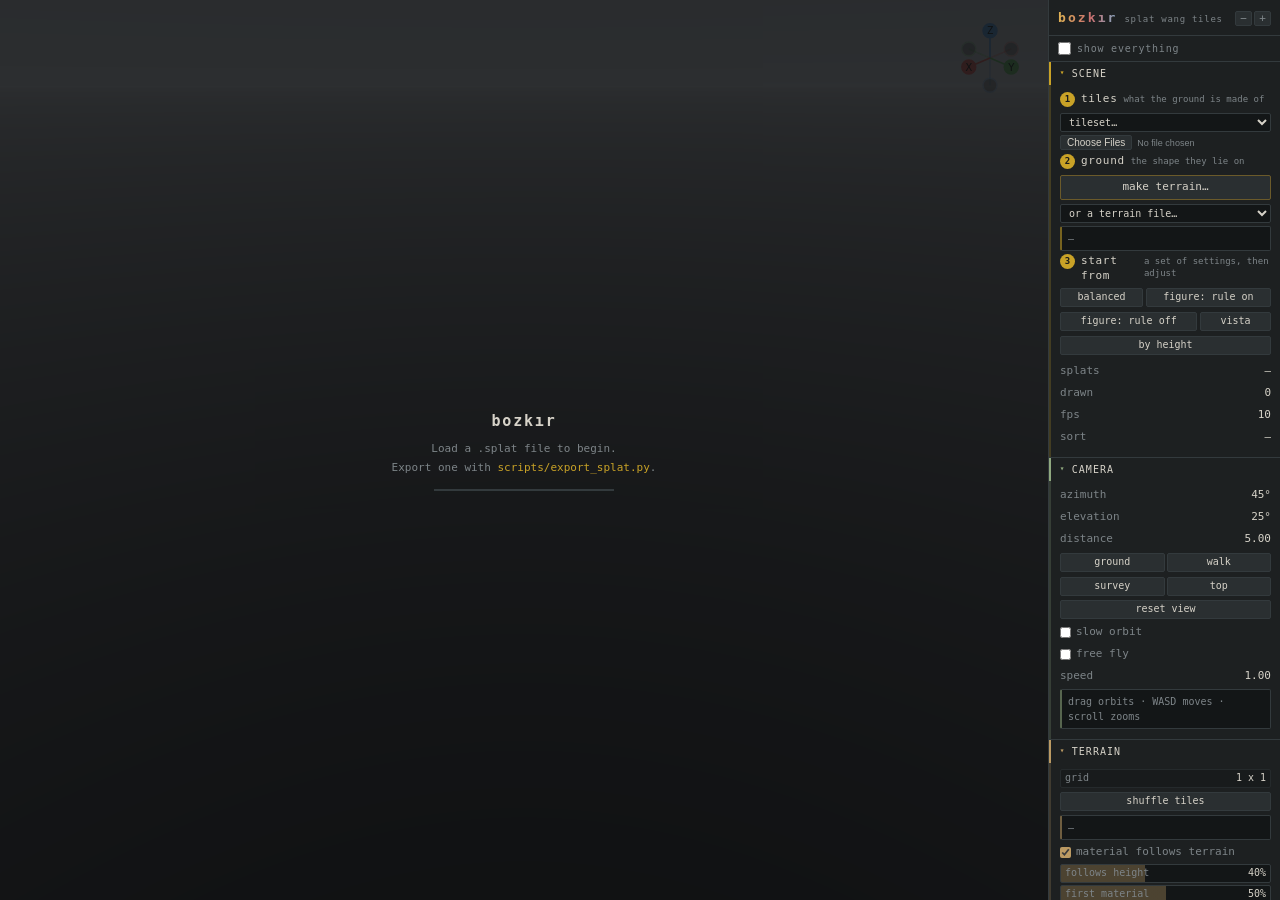
==== web/index.html @ 73843cc8 "Add terrain generation and rule parity" ====
<!DOCTYPE html>
<html lang="en">

<head>
    <meta charset="utf-8">
    <meta name="viewport" content="width=device-width, initial-scale=1">
    <title>bozkır</title>
    <style>
        /* Panel styling after Blender's: information dense, one control per
           row, nothing explained in prose that a tooltip can carry. The
           reason is not taste. This panel has sixty controls, and paragraphs
           under each one push the interesting ones off the screen - which is
           how the ordering controls ended up three scrolls below the fold
           and reached from the console instead. */
        :root {
            --bg: #0b0d0e;
            --panel: #1d2021;
            --sunken: #131617;
            --line: #333a3d;
            --text: #d6d2c8;
            --dim: #7d8488;
            --accent: #c9a227;
            /* Text size and row height move together. A row that stayed 19px
               while the text grew would clip the labels written inside the
               sliders, which is where most of the panel's text lives. */
            --fs: 11px;
            --row: calc(var(--fs) + 8px);
            --panel-w: 232px;
        }

        * { box-sizing: border-box; }

        html, body {
            margin: 0; height: 100%; overflow: hidden;
            background: var(--bg); color: var(--text);
            font: var(--fs)/1.35 ui-monospace, "SF Mono", Menlo, Consolas, monospace;
            -webkit-font-smoothing: antialiased;
        }

        #app { display: flex; height: 100%; }
        #stage { position: relative; flex: 1; min-width: 0; }
        #gl { display: block; width: 100%; height: 100%; }

        #gizmo {
            position: absolute; right: 12px; top: 12px;
            width: 92px; height: 92px; pointer-events: none; opacity: .85;
        }

        #overlay {
            position: absolute; inset: 0; display: flex;
            align-items: center; justify-content: center;
            background: rgba(11, 13, 14, .82); z-index: 20;
        }
        #overlay.hidden { display: none; }
        .msg { text-align: center; color: var(--dim); line-height: 1.7; }
        .msg b { display: block; color: var(--text); font-size: 15px;
                 letter-spacing: .12em; margin-bottom: 6px; }
        #bar { width: 180px; height: 2px; background: var(--line);
               margin: 12px auto 0; }
        #bar i { display: block; height: 100%; width: 0;
                 background: var(--accent); transition: width .2s; }

        /* ---------------------------------------------------- the panel */

        #panel {
            width: var(--panel-w); flex: none; background: var(--panel);
            border-left: 1px solid var(--line);
            overflow-y: auto; overscroll-behavior: contain;
            padding: 0 0 24px;
        }

        /* The panel's left edge, widened into something you can grab. It sits
           over the canvas rather than taking space in the layout, so dragging
           it does not shift the view by the width of the handle itself. */
        #grip {
            position: absolute; top: 0; bottom: 0; width: 7px;
            right: var(--panel-w); z-index: 30; cursor: ew-resize;
        }
        #grip::after {
            content: ""; position: absolute; inset: 0 3px;
            background: transparent; transition: background .12s;
        }
        #grip:hover::after, body.sizing #grip::after {
            background: var(--accent);
        }
        body.sizing { cursor: ew-resize; user-select: none; }
        body.sizing #gl { pointer-events: none; }
        #panel::-webkit-scrollbar { width: 8px; }
        #panel::-webkit-scrollbar-thumb { background: #30373a; }

        .head {
            padding: 9px 9px 8px; border-bottom: 1px solid var(--line);
            display: flex; align-items: baseline; gap: 7px;
            position: sticky; top: 0; background: var(--panel); z-index: 5;
        }
        .head b {
            font-size: 13px; letter-spacing: .16em;
            /* Sunrise over flat ground, which is what the word means. */
            background: linear-gradient(100deg, #e0b552, #c96f6f 55%, #7fa8c4);
            -webkit-background-clip: text; background-clip: text;
            color: transparent;
        }
        .head span { color: var(--dim); font-size: 9px; letter-spacing: .08em; }
        .head .sz { margin-left: auto; display: flex; gap: 2px; }
        .head .sz button {
            width: 17px; height: 15px; padding: 0; margin: 0; font-size: 11px;
            line-height: 1; color: var(--dim);
        }
        .head .sz button:hover { color: var(--text); }

        /* Each section carries its own colour in --c. It is not decoration
           alone: nine collapsed headers read as a list of identical grey
           rows, and a colour down the left edge is what lets you find the
           one you want without reading any of them. */
        details {
            border-bottom: 1px solid var(--line);
            --c: var(--dim);
        }
        /* Most of this panel is for measuring the renderer, not for using
           it. Hidden until asked for, so what is left is the scene, the
           terrain, the rule and the look - the controls somebody opening
           this for the first time is looking for. */
        /* The terrain window. Its own space, because a profile is chosen by
           looking at it, and twelve choices with a seed and a size do not fit
           on one line of a panel that is also a slider rack. */
        /* The scene section as three steps, in the order a first-time
           visitor needs them: what the tiles are, what they lie on, how to
           look at it. Everything else in the panel is adjustment. */
        .step { display: flex; align-items: baseline; gap: 6px; margin: 9px 0 3px; }
        .step:first-child { margin-top: 2px; }
        .step-n { width: 15px; height: 15px; line-height: 15px; text-align: center;
                  border-radius: 50%; background: #c9a227; color: #17191a;
                  font-size: 9px; font-weight: bold; flex: none; }
        .step-t { color: var(--text); letter-spacing: .06em; }
        .step-h { color: var(--dim); font-size: 9px; }
        button.big { height: calc(var(--row) + 6px); font-size: 11px;
                     border-color: #6b5a2a; }
        .chips { display: flex; flex-wrap: wrap; gap: 3px; margin: 2px 0 6px; }
        .chips button { width: auto; flex: 1 1 auto; padding: 0 7px; }
        .chips button.on { border-color: #c9a227; color: #fff; }
        .tw-cards { display: grid; grid-template-columns: 1fr 1fr; gap: 12px 16px; }
        .tw-group-head { color: var(--dim); font-size: 10px; letter-spacing: .12em;
                         text-transform: uppercase; margin: 0 0 5px 2px; }
        .tw-group-row { display: grid; grid-template-columns: repeat(3, 1fr); gap: 6px; }
        #terrainwin {
            width: min(720px, 92vw); padding: 0; border: 1px solid var(--line);
            border-radius: 4px; background: var(--panel); color: var(--text);
            font-size: 11px;
        }
        #terrainwin::backdrop { background: rgba(8, 10, 11, .55); }
        .tw-head {
            display: flex; justify-content: space-between; align-items: center;
            padding: 8px 12px; border-bottom: 1px solid var(--line);
            letter-spacing: .12em; text-transform: uppercase; color: var(--dim);
        }
        .tw-head button { width: auto; padding: 0 8px; }
        .tw-cards { padding: 12px; }
        .tw-card {
            display: flex; flex-direction: column; align-items: center; gap: 4px;
            padding: 5px; border: 1px solid var(--line); border-radius: 3px;
            background: var(--sunken); cursor: pointer; color: var(--dim);
        }
        .tw-card:hover { border-color: #6b6150; color: var(--text); }
        .tw-card.on { border-color: #c9a227; color: #fff; }
        .tw-card canvas { width: 100%; aspect-ratio: 1; image-rendering: auto;
                          border-radius: 2px; background: #1b1e1f; }
        .tw-row {
            display: flex; align-items: center; gap: 5px; padding: 0 12px 8px;
        }
        .tw-row > * { width: auto; margin: 0; }
        .tw-row label { color: var(--dim); }
        .tw-row #genseed {
            width: 6em; height: var(--row); padding: 0 5px; font: inherit;
            font-size: 11px; color: var(--text); background: var(--sunken);
            border: 1px solid var(--line); border-radius: 2px;
        }
        .tw-row #gensize { width: 5em; }
        .tw-row .go { margin-left: auto; padding: 0 16px; }
        .tw-note { padding: 0 12px 8px; color: var(--dim); font-size: 10px; }
        .tw-recent-head { padding: 6px 12px 4px; color: var(--dim);
                          border-top: 1px solid var(--line); font-size: 10px;
                          letter-spacing: .1em; text-transform: uppercase; }
        .tw-recent { display: flex; flex-wrap: wrap; gap: 4px; padding: 0 12px 12px; }
        .tw-recent button { width: auto; padding: 0 8px; }
        .adv { display: none; }
        /* The way out of figure mode. An HTML element over the canvas, not
           part of it, so a saved PNG never contains it. Fades once it has
           been seen, and comes back under the pointer. */
        #figexit {
            position: absolute; top: 12px; right: 12px; z-index: 40;
            display: none; padding: 6px 10px; border-radius: 3px;
            background: rgba(11, 13, 14, .72); color: #e8e2d4;
            border: 1px solid rgba(255, 255, 255, .15);
            font-family: inherit; font-size: 11px; line-height: 1.3;
            letter-spacing: .04em; cursor: pointer;
            transition: opacity .6s;
        }
        body.figure #figexit { display: block; }
        body.figure #figexit.faded { opacity: .18; }
        body.figure #figexit:hover { opacity: 1; }
        body.figure #panel, body.figure #grip, body.figure #gizmo { display: none; }
        body.expert .adv { display: block; }
        #expertrow {
            display: flex; align-items: center; gap: 6px;
            padding: 6px 9px; border-bottom: 1px solid var(--line);
            color: var(--dim); font-size: 10px; letter-spacing: .08em;
        }
        #expertrow input { margin: 0; }
        summary {
            height: 23px; line-height: 23px; padding: 0 9px;
            color: var(--dim); font-size: 10px; letter-spacing: .1em;
            text-transform: uppercase; cursor: pointer;
            list-style: none; user-select: none;
            display: flex; align-items: center; gap: 6px;
            border-left: 2px solid transparent;
        }
        summary::-webkit-details-marker { display: none; }
        summary::before {
            content: "\25B8"; font-size: 8px; color: var(--c);
            transition: transform .12s;
        }
        details[open] > summary {
            color: var(--text); border-left-color: var(--c);
        }
        details[open] > summary::before { transform: rotate(90deg); }
        summary:hover {
            color: var(--text);
            background: linear-gradient(to right,
                color-mix(in srgb, var(--c) 14%, transparent), transparent 70%);
        }
        .body {
            padding: 5px 9px 10px;
            border-left: 2px solid color-mix(in srgb, var(--c) 22%, transparent);
        }
        .body > * + * { margin-top: 3px; }
        .body > .r + .s, .body > .s + .s { margin-top: 2px; }

        /* A row is label left, value right, one line. Everything uses it,
           so the eye can scan a column of values instead of hunting. */
        .r {
            display: flex; align-items: center; justify-content: space-between;
            height: var(--row); gap: 6px;
        }
        .r > span:first-child { color: var(--dim); white-space: nowrap; }
        .r > .v { color: var(--text); text-align: right;
                  overflow: hidden; text-overflow: ellipsis; }
        .r.wrap { height: auto; min-height: var(--row); }
        .r.wrap .v { white-space: normal; text-align: right; }

        /* Slider with its label and value written on top, Blender style, so
           a control costs one row instead of two. The filled portion is set
           from JS into --f. */
        .s { position: relative; height: var(--row); margin: 1px 0; }
        .s input[type=range] {
            position: absolute; inset: 0; width: 100%; height: 100%;
            margin: 0; -webkit-appearance: none; appearance: none;
            background: linear-gradient(to right,
                color-mix(in srgb, var(--c) 34%, var(--sunken))
                    0 calc(var(--f, 0) * 1%),
                var(--sunken) calc(var(--f, 0) * 1%) 100%);
            border: 1px solid var(--line); border-radius: 2px; cursor: ew-resize;
        }
        .s input[type=range]:hover { border-color: #48504f; }
        .s input[type=range]::-webkit-slider-thumb {
            -webkit-appearance: none; width: 2px; height: 100%;
            background: var(--c); cursor: ew-resize;
        }
        .s input[type=range]::-moz-range-thumb {
            width: 2px; height: 100%; border: 0; border-radius: 0;
            background: var(--c);
        }
        .s input[type=range]:disabled { opacity: .4; cursor: default; }
        .s label {
            position: absolute; inset: 0; display: flex; align-items: center;
            justify-content: space-between; padding: 0 5px;
            pointer-events: none; font-size: 10px; color: var(--dim);
        }
        .s label b { color: var(--text); font-weight: 400; }

        button {
            height: var(--row); width: 100%; padding: 0 6px; margin: 1px 0;
            font: inherit; font-size: 10px; color: var(--text);
            background: #2a2f31; border: 1px solid var(--line);
            border-radius: 2px; cursor: pointer;
        }
        button:hover {
            background: color-mix(in srgb, var(--c) 16%, #2a2f31);
            border-color: color-mix(in srgb, var(--c) 45%, var(--line));
            color: #fff;
        }
        button:active { background: #23272a; }
        .cols { display: flex; gap: 2px; }

        label.c {
            display: flex; align-items: center; gap: 5px;
            height: var(--row); color: var(--dim); cursor: pointer;
        }
        label.c:hover { color: var(--text); }
        label.c input { accent-color: var(--c); margin: 0; width: 11px;
                        height: 11px; }

        select {
            height: var(--row); width: 100%; padding: 0 4px; font: inherit;
            font-size: 10px; color: var(--text); background: var(--sunken);
            border: 1px solid var(--line); border-radius: 2px; cursor: pointer;
        }
        input[type=file] { font-size: 9px; width: 100%; color: var(--dim); }
        input[type=file]::file-selector-button {
            font: inherit; font-size: 10px; color: var(--text);
            background: #2a2f31; border: 1px solid var(--line);
            border-radius: 2px; padding: 1px 6px; margin-right: 5px;
            cursor: pointer;
        }

        .out {
            background: var(--sunken);
            border: 1px solid var(--line);
            border-left: 2px solid color-mix(in srgb, var(--c) 55%, transparent);
            border-radius: 2px; padding: 4px 6px;
            color: var(--dim); font-size: 10px; min-height: var(--row);
            word-break: break-word; line-height: 1.5;
        }

        kbd { color: var(--text); }
        code { color: var(--accent); }

        /* Tooltips. Everything that needed a paragraph now carries one here,
           which keeps the explanation available without it occupying the
           panel permanently. Shown to the left, since the panel is already
           at the right edge. */
        [data-tip] { position: relative; }
        [data-tip]::after {
            content: attr(data-tip);
            position: absolute; right: calc(100% + 10px); top: -2px;
            width: 240px; padding: 7px 9px;
            background: #0e1011; color: var(--text);
            border: 1px solid var(--line);
            border-left: 2px solid var(--c); border-radius: 3px;
            font-size: 10px; line-height: 1.45; text-transform: none;
            letter-spacing: 0; text-align: left; white-space: pre-wrap;
            opacity: 0; visibility: hidden; transition: opacity .1s .35s;
            z-index: 40; pointer-events: none;
            box-shadow: 0 4px 16px rgba(0, 0, 0, .6);
        }
        [data-tip]:hover::after { opacity: 1; visibility: visible; }

        #drophint { position: fixed; inset: 0; display: none; z-index: 50;
            align-items: center; justify-content: center; pointer-events: none;
            background: rgba(10, 10, 12, .72); text-align: center; }
        body.dropping #drophint { display: flex; }
        #drophint span { border: 1px dashed var(--accent); border-radius: 10px;
            padding: 28px 40px; }
    </style>
</head>

<body>
    <div id="app">
        <div id="stage">
            <canvas id="gl"></canvas>
            <dialog id="terrainwin">
                <div class="tw-head">
                    <span>terrain</span>
                    <button type="button" id="terrainclose" title="close (Esc)">×</button>
                </div>
                <div id="gencards" class="tw-cards"></div>
                <div class="tw-row">
                    <label>seed</label>
                    <button type="button" id="seeddown" title="previous seed">−</button>
                    <input type="number" id="genseed" min="0" step="1" value="0">
                    <button type="button" id="seedup" title="next seed">+</button>
                    <button type="button" id="seedrand" title="a random seed">random</button>
                    <label>size</label>
                    <select id="gensize"><option value="128">128</option><option value="256" selected>256</option><option value="512">512</option></select>
                    <button type="button" id="genbtn" class="go">generate</button>
                </div>
                <div class="tw-note" id="twnote">Previews are 64 cells across; the terrain itself is made at the size chosen. Each is made once, then kept in this browser.</div>
                <div class="tw-recent-head">made before</div>
                <div id="genrecent" class="tw-recent"></div>
            </dialog>
            <button id="figexit" type="button">exit figure mode · F or Esc · P saves</button>
            <svg id="gizmo" viewBox="0 0 92 92">
                <g id="gz"></g>
            </svg>
            <div id="overlay">
                <div class="msg">
                    <b>bozkır</b>
                    Load a .splat file to begin.<br>
                    Export one with <code>scripts/export_splat.py</code>.
                    <div id="bar"><i></i></div>
                </div>
            </div>
        </div>

        <div id="grip"></div>

        <div id="panel">
            <div class="head">
                <b>bozkır</b><span>splat wang tiles</span>
                <span class="sz" data-tip="Text size. The panel edge drags to resize it.">
                    <button id="fsdown">−</button>
                    <button id="fsup">+</button>
                </span>
            </div>

            <label id="expertrow" data-tip="Shows the sections used to measure the renderer: ordering, measurement, level of detail and the debug views, plus the finer controls inside the sections already open.">
                <input type="checkbox" id="expert"> show everything
            </label>

            <details open style="--c:#c9a227">
                <summary data-tip="A tileset is a .splat of packed Gaussians plus a .json saying which splats belong to which tile, the tile size, the LOD ranges and the Wang edge codes. Without the .json the splats load as one scene rather than as tiles.">scene</summary>
                <div class="body">
                    <div class="step"><span class="step-n">1</span><span class="step-t">tiles</span>
                        <span class="step-h">what the ground is made of</span></div>
                    <select id="scenepick" data-tip="Tilesets this server has, read from data/index.json. Rebuilt by the tools that write there, or by python scripts/index_data.py."><option value="">tileset…</option></select>
                    <input type="file" id="file" accept=".splat,.json,.zip" multiple>

                    <div class="step"><span class="step-n">2</span><span class="step-t">ground</span>
                        <span class="step-h">the shape they lie on</span></div>
                    <button type="button" id="terrainopen" class="big" data-tip="Make terrain here in the browser: twelve kinds of ground in four groups, any seed, each previewed in this tileset's own materials before you commit. Stream power erosion solved the FastScape way; the same generator as scripts/terrain_gen.py, bit for bit.">make terrain…</button>
                    <select id="heightpick" data-tip="The terrain the tiles lie on, chosen separately from the tileset. Any height field with any tileset: the two used to have to share a name, which meant copying a whole .splat to put the same tiles on different ground."><option value="">or a terrain file…</option></select>
                    <div class="out" id="genstatus">—</div>

                    <div class="step"><span class="step-n">3</span><span class="step-t">start from</span>
                        <span class="step-h">a set of settings, then adjust</span></div>
                    <div id="presetchips" class="chips" data-tip="Named viewer settings from views.json. Each sets the panel's controls exactly as a hand on the sliders would, so nothing is hidden and everything can be adjusted afterwards."></div>

                    <div class="r"><span>splats</span><span class="v" id="n">—</span></div>
                    <div class="r"><span>drawn</span><span class="v" id="drawn">—</span></div>
                    <div class="r"><span>fps</span><span class="v" id="fps">—</span></div>
                    <div class="r"><span>sort</span><span class="v" id="sortms">—</span></div>
                </div>
            </details>

            <details class="adv" style="--c:#7fa8c4">
                <summary data-tip="GSWT section 3.4. Which tile is drawn in front of which, and what to do when neither answer is right.">ordering</summary>
                <div class="body">
                    <div class="r" data-tip="Topological: each adjacent pair is decided by which side of their shared boundary the camera is on, then the whole is topologically sorted.&#10;&#10;Depth key: cells ranked by nearest footprint depth. Ties across a whole row when the view lines up with a grid axis, and the row then reverses in one frame.">
                        <span>tiles</span></div>
                    <select id="tileorder">
                        <option value="topological" selected>topological (GSWT)</option>
                        <option value="depth">depth key only</option>
                    </select>

                    <label class="c" data-tip="Where the camera lies in the plane of a shared boundary, neither tile is in front and no draw order is right. Those tiles are drawn as one interleaved stream instead.&#10;&#10;Costs a re-sort of every splat in the group, so it fires only near a boundary."><input type="checkbox" id="merging" checked> selective merging</label>
                    <div class="s" data-tip="How close the camera must be to a boundary's plane before its two tiles are merged, in tile widths.&#10;&#10;Measured crossings sit at about 0.25. Higher merges more and costs more; watch the readout below.">
                        <input type="range" id="mergethr" min="0.05" max="1" step="0.05" value="0.5">
                        <label>merge within<b id="mergethrn">0.50</b></label>
                    </div>
                    <div class="r"><span>merged</span><span class="v" id="mergestat">—</span></div>

                    <div class="r" data-tip="Live: one sort per frame along the true view direction. Exact while tiles are flat.&#10;&#10;Cached: an order kept per direction, as GSWT does with nine views. Cheaper, and wrong by the amount shown as order error."><span>within a tile</span></div>
                    <select id="sortmode">
                        <option value="live" selected>live, one per frame</option>
                        <option value="cached">cached, per direction</option>
                    </select>
                    <div class="s" data-tip="How many view directions get their own cached order. GSWT uses nine.">
                        <input type="range" id="views" min="1" max="49" step="1" value="9">
                        <label>cached views<b id="viewsn">9</b></label>
                    </div>
                    <button id="recache">rebuild cache</button>
                    <div class="r"><span>order error</span></div>
                    <div class="out" id="sorterr">—</div>
                    <label class="c" data-tip="Off draws splats in storage order. Everything blends wrongly; useful only to see what sorting is for."><input type="checkbox" id="sorting" checked> depth sorting</label>
                </div>
            </details>

            <details class="adv" style="--c:#c17a54">
                <summary data-tip="Numbers rather than impressions. The pop meter is immediate; the capture feeds scripts/pop_metric.py for a real comparison.">measure</summary>
                <div class="body">
                    <label class="c" data-tip="Picture change per degree turned. A spike means something switched rather than moved."><input type="checkbox" id="popmeter"> pop meter</label>
                    <div class="out" id="pop">off</div>
                    <button id="popreset">reset peak</button>
                    <div class="r"><span>boundary gap</span></div>
                    <div class="out" id="seam">—</div>

                    <div class="r" data-tip="Turns the camera through a fixed arc, saving every frame to a zip.&#10;&#10;Keep the step under about half a degree: the metric compares neighbouring frames, and a large turn moves near and far ground by different amounts, which no per-block translation can undo and which then reads as popping whatever the ordering."><span>sweep</span><span class="v"><b id="capstepn">0.42</b>° / frame</span></div>
                    <div class="s">
                        <input type="range" id="caparc" min="4" max="360" step="4" value="20">
                        <label>arc<b id="caparcn">20</b>°</label>
                    </div>
                    <div class="s">
                        <input type="range" id="capframes" min="12" max="180" step="12" value="48">
                        <label>frames<b id="capframesn">48</b></label>
                    </div>
                    <label class="c" data-tip="Orbits the middle of the laid-out terrain rather than wherever the camera is pointed. WASD moves the camera's own target, and a target nudged off the terrain orbits a point in mid air.&#10;&#10;It is also the same place every session, which is what makes a capture repeatable."><input type="checkbox" id="capcentre" checked> orbit terrain centre</label>
                    <button id="capture" data-tip="One run, using the ordering selected above.">capture sweep</button>
                    <button id="captureboth" data-tip="Runs both orderings back to back from this same camera, then restores the setting. Both travel the identical path, which is what makes them comparable.&#10;&#10;Then: python scripts/pop_metric.py frames/topological --against frames/depth">capture both orderings</button>

                    <button id="bench" data-tip="Steps the grid from 4x4 to 48x48, holding the camera still and waiting for each sort to settle, and reports frame rate, splats drawn, draw calls and sort time at each size.&#10;&#10;Reading down the table shows which one turns over first, which is what says where the limit actually is.">scaling sweep</button>
                    <div class="out" id="benchout" style="white-space:pre; overflow-x:auto">—</div>
                </div>
            </details>

            <details open style="--c:#8fa87f">
                <summary>camera</summary>
                <div class="body">
                    <div class="r"><span>azimuth</span><span class="v" id="azim">—</span></div>
                    <div class="r"><span>elevation</span><span class="v" id="elev">—</span></div>
                    <div class="r"><span>distance</span><span class="v" id="dist">—</span></div>
                    <div class="s adv">
                        <input type="range" id="fov" min="20" max="100" value="60">
                        <label>field of view</label>
                    </div>
                    <div class="cols">
                        <button id="viewGround" data-tip="Low and close, where boundary artifacts live.">ground</button>
                        <button id="viewWalk" data-tip="Eye height, as if standing on the terrain.">walk</button>
                    </div>
                    <div class="cols">
                        <button id="viewSurvey" data-tip="High and back, the whole grid in frame.">survey</button>
                        <button id="viewTop" data-tip="Straight down. Shows the tiling itself.">top</button>
                    </div>
                    <button id="reset">reset view</button>
                    <label class="c"><input type="checkbox" id="orbit"> slow orbit</label>
                    <label class="c adv" data-tip="WASD flies the camera itself instead of sliding the orbit centre."><input type="checkbox" id="freefly"> free fly</label>
                    <div class="r"><span>speed</span><span class="v" id="speedn">1.00</span></div>
                    <div class="out" id="flynote">drag orbits · WASD moves · scroll zooms</div>
                </div>
            </details>

            <details open style="--c:#bb9a63">
                <summary>terrain</summary>
                <div class="body">
                    <div class="s">
                        <input type="range" id="grid" min="1" max="64" step="1" value="1" disabled>
                        <label>grid<b id="gridn">1 x 1</b></label>
                    </div>
                    <div class="s adv" data-tip="Fewer tiles makes repetition easier to see, which is the point of the control.">
                        <input type="range" id="used" min="1" max="16" step="1" value="16" disabled>
                        <label>tiles used<b id="usedn">—</b></label>
                    </div>
                    <button id="reseed">shuffle tiles</button>
                    <div class="s adv" data-tip="Turns the layout off the world axes. Moves where the grid lines up with the screen rather than removing it.">
                        <input type="range" id="gridangle" min="0" max="45" step="1" value="0">
                        <label>grid angle<b id="gridanglen">0°</b></label>
                    </div>
                    <div class="out" id="wangnote">—</div>
                    <label class="c" data-tip="Choose each tile's material from the shape of the ground under it, rather than at random.&#10;&#10;Loose material collects where water would run and where the ground is concave; bare ground shows where it is steep and convex. The same rule every terrain shader uses, with captured Gaussians instead of textures.&#10;&#10;Needs a tileset built with --classes 2."><input type="checkbox" id="classrule" checked> material follows terrain</label>
                    <div class="s adv" data-tip="How wide the undecided band is. Low leaves many cells near a tie, which blending dissolves across a wide band; high narrows it to the cells that really are a tie, for a crisp boundary.&#10;&#10;It cannot move the boundary itself: the share is set by a quantile, and a quantile is a rank. Visible only with blending on.">
                        <input type="range" id="classsharp" min="0.5" max="6" step="0.5" value="2">
                        <label>decisiveness<b id="classsharpn">2.0</b></label>
                    </div>
                    <div class="s" data-tip="How much altitude counts against the shape of the ground.&#10;&#10;At 0 the rule is purely about slope, position and drainage, so a hollow at the top of a mountain reads the same as one at the bottom. At 1 it is purely elevation, but smoothed elevation, not a contour line: each cell is compared with its neighbourhood (a one-cell blur, then the patch-size median), so a low cell ringed by high ground can still lose. Patch size 0 comes closest to a plain height cut. The readout below shows what each cue is worth; the interesting settings are in between.">
                        <input type="range" id="classaltitude" min="0" max="1" step="0.05" value="0.4">
                        <label>follows height<b id="classaltituden">40%</b></label>
                    </div>
                    <div class="s adv" data-tip="How large a patch of one material should be, in tiles.&#10;&#10;At zero, neighbouring tiles either side of the threshold make opposite choices over a difference too small to mean anything, and the result is a scatter of single tiles rather than regions. Material in a landscape is contiguous; the terrain maps alone do not say so.">
                        <input type="range" id="classcoherence" min="0" max="6" step="1" value="2">
                        <label>patch size<b id="classcoherencen">2</b></label>
                    </div>
                    <div class="s" data-tip="How much of the grid the first material takes. The rule still decides where the boundary falls; this decides how much land is either side of it.&#10;&#10;With more than two classes it is still the first material's share, and the others divide what is left evenly.&#10;&#10;Without it the split is whatever the rule's arithmetic happens to give, which was 27% on every scene tried whatever the terrain - no use to somebody who wants a third of their ground to be scrub.">
                        <input type="range" id="classbalance" min="0.05" max="0.95" step="0.05" value="0.5">
                        <label>first material<b id="classbalancen">50%</b></label>
                    </div>
                    <label class="c" data-tip="Where the rule is nearly undecided, draw both materials and dissolve between them splat by splat instead of choosing one for the whole tile.&#10;&#10;A tile boundary is a straight line, so a class boundary made of tile choices is a staircase however good the rule is. Hybrid GSWT avoids that with a priority that varies per Gaussian; this is the same idea.&#10;&#10;Costs a second draw call for the cells near a boundary. Off by default."><input type="checkbox" id="classblend"> blend at boundaries</label>
                    <div class="s" data-tip="How undecided a cell must be before both materials are drawn. Wider blends over more ground and costs more draw calls.">
                        <input type="range" id="blendwidth" min="0.05" max="1" step="0.05" value="0.35">
                        <label>blend width<b id="blendwidthn">0.35</b></label>
                    </div>
                    <div class="out" id="classnote">—</div>
                    <label class="c" data-tip="Paints each cell with the class the rule chose - green for the class that collects material, yellow for exposed - washed towards grey where it was nearly undecided.&#10;&#10;This is the decision itself, not the material drawn. If a green-looking summit paints yellow here, the rule called it exposed and what you are seeing is an impure tile or the blend band, not a rule that disagrees with the terrain.">
                        <input type="checkbox" id="classview"> class decision
                    </label>
                    <div class="r" data-tip="A measured height field loaded beside the tileset, written by scripts/heightmap.py from a drone survey's DSM or any other height raster.&#10;&#10;Without one the surface is two sine waves: smooth, periodic, and with no channels or ridges for a material rule to read."><span>height field</span></div>
                    <div class="out" id="fieldnote">none — analytic surface</div>
                    <div class="s">
                        <input type="range" id="relief" min="0" max="2" step="0.02" value="0">
                        <label>relief<b id="reliefn">0.00</b></label>
                    </div>
                    <div class="s" data-tip="How many tiles a landform spans. With a measured height field this is how much ground the field covers, so a small survey can be read at any size; beyond its edge the field mirrors, so it repeats without a seam.&#10;&#10;Without a field it is the wavelength of the analytic surface.">
                        <input type="range" id="reliefscale" min="2" max="64" step="1" value="6">
                        <label>relief scale<b id="reliefscalen">6</b> tiles</label>
                    </div>
                    <div class="s adv" data-tip="One frame per tile is GSWT. More frames shorten the span but add breaks inside the tile. The far end is a frame per splat, with no break anywhere.">
                        <input type="range" id="subdiv" min="1" max="17" step="1" value="1">
                        <label>frames / tile<b id="subdivn">1</b></label>
                    </div>
                </div>
            </details>

            <details class="adv" style="--c:#9c8fae">
                <summary>level of detail</summary>
                <div class="body">
                    <label class="c"><input type="checkbox" id="lod" checked> use levels</label>
                    <div class="s">
                        <input type="range" id="lodbase" min="2" max="40" step="1" value="8">
                        <label>first switch<b id="lodbasen">8</b></label>
                    </div>
                    <div class="out" id="lodinfo">—</div>
                </div>
            </details>

            <details class="adv" style="--c:#c96f6f">
                <summary data-tip="Each of these paints something the renderer normally hides, so a claim about tiling can be checked by eye.">debug views</summary>
                <div class="body">
                    <label class="c" data-tip="One fixed colour per tile. If a cell changes colour as you turn, cells are swapping tiles."><input type="checkbox" id="identity"> tile identity</label>
                    <label class="c" data-tip="The Wang matching constraint. Two tiles meet correctly when their shared boundary reads as one colour, not two."><input type="checkbox" id="tints"> edge colours</label>
                    <div class="s">
                        <input type="range" id="band" min="0.02" max="0.4" step="0.01" value="0.12">
                        <label>edge band<b id="bandn">0.12</b></label>
                    </div>
                                        <label class="c"><input type="checkbox" id="edges"> tile edges</label>
                    <label class="c" data-tip="Where the graph cut placed each seam between two patches."><input type="checkbox" id="diagonals"> patch diagonals</label>
                    <label class="c" data-tip="Green, yellow, orange, red as detail drops."><input type="checkbox" id="lodcolours"> colour by level</label>
                </div>
            </details>

            <details style="--c:#6fa89a">
                <summary>look</summary>
                <div class="body">
                    <div class="r"><span>sky</span></div>
                    <select id="sky">
                        <option value="overcast" selected>overcast</option>
                        <option value="clear">clear</option>
                        <option value="dusk">dusk</option>
                        <option value="none">none (black)</option>
                    </select>
                    <div class="s">
                        <input type="range" id="fog" min="0" max="3" step="0.05" value="1">
                        <label>haze<b id="fogn">1.00</b></label>
                    </div>
                    <div class="s" data-tip="Ground shading from the shape of the terrain: a hollow sees less sky than open ground, so it sits darker.&#10;&#10;It only ever takes light away. The capture was lit where it was taken and cannot be relit, so adding a sun here would fight the shadows already baked into the splats.">
                        <input type="range" id="shade" min="0" max="1" step="0.05" value="0.4">
                        <label>ground shading<b id="shaden">0.40</b></label>
                    </div>
                    <div class="s" data-tip="Brightness. .splat keeps only the constant term of each Gaussian's colour, so exported scenes read flatter and paler than the capture did; this puts that back by eye.">
                        <input type="range" id="exposure" min="0.5" max="2" step="0.05" value="1">
                        <label>exposure<b id="exposuren">1.00</b></label>
                    </div>
                    <div class="s adv" data-tip="Colour strength. 0 is grey, 1 is the exported colour, above that is stronger than the capture - useful for a figure, dishonest for a measurement.">
                        <input type="range" id="saturation" min="0" max="2" step="0.05" value="1">
                        <label>saturation<b id="saturationn">1.00</b></label>
                    </div>
                    <div class="s adv">
                        <input type="range" id="gain" min="0.2" max="2" step="0.05" value="1">
                        <label>splat size</label>
                    </div>
                    <label class="c" data-tip="Hides the panel and the axis marker so the canvas is the whole picture. Press P, or F to leave it - the panel is not there to click.">
                        <input type="checkbox" id="figuremode"> figure mode
                    </label>
                    <button type="button" id="savepng" data-tip="Writes the frame as a PNG at the canvas's real resolution, named after the scene, grid, rule and camera - so a figure can be retaken exactly. Shortcut: P.">save PNG</button>
                </div>
            </details>

            <details class="adv" style="--c:#7c8489">
                <summary data-tip="The command that would rebuild this scene from the capture with the settings above.">match in python</summary>
                <div class="body"><div class="out" id="cmd">—</div></div>
            </details>
        </div>
    </div>
    <script type="module" src="./viewer.js"></script>
</body>

</html>
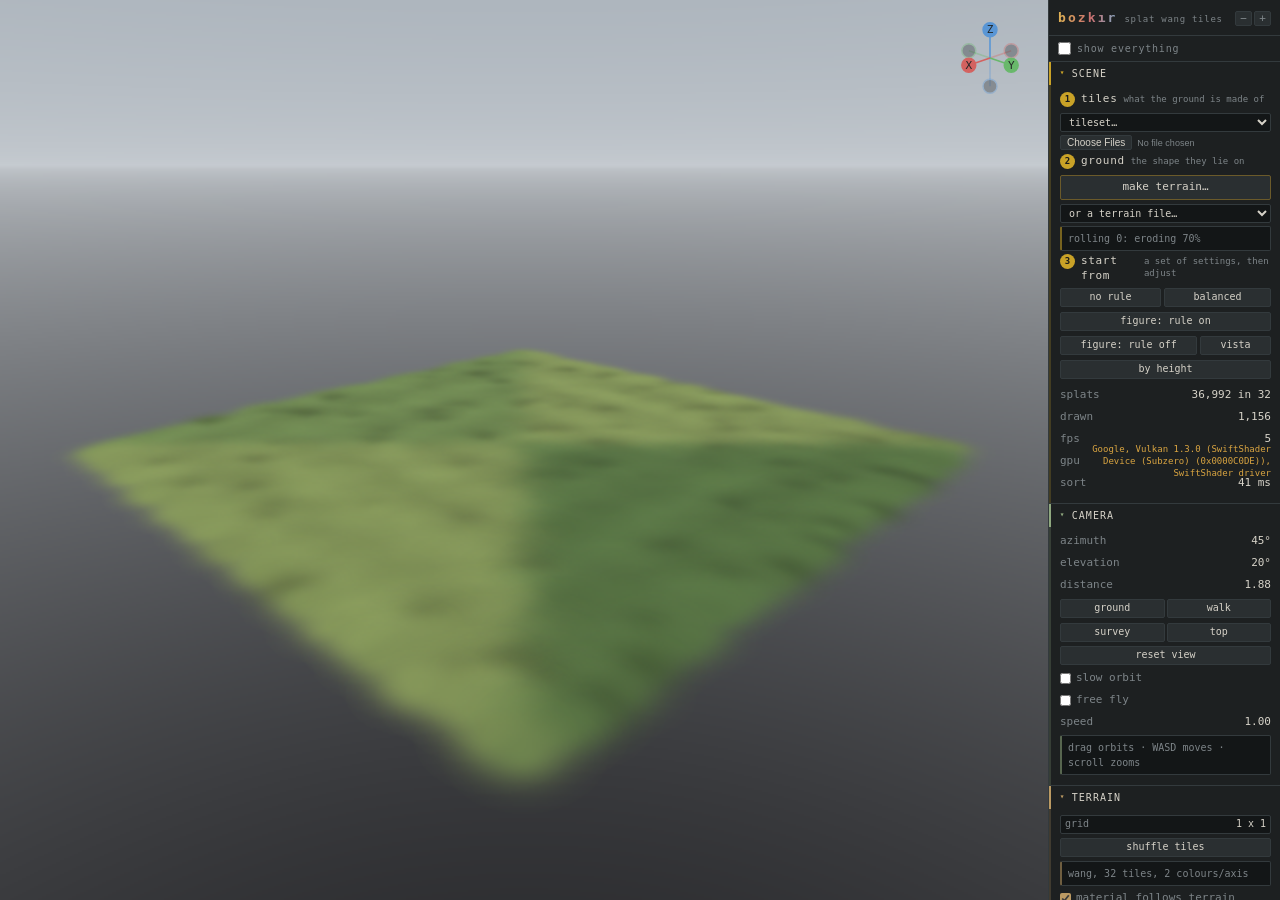
==== commit 25bdb4fe: "Add terrain profiles and far-field atlas This change expands the terrain library with new erosion pr" ====
--- a/web/index.html
+++ b/web/index.html
@@ -138,10 +138,10 @@
         .chips { display: flex; flex-wrap: wrap; gap: 3px; margin: 2px 0 6px; }
         .chips button { width: auto; flex: 1 1 auto; padding: 0 7px; }
         .chips button.on { border-color: #c9a227; color: #fff; }
-        .tw-cards { display: grid; grid-template-columns: 1fr 1fr; gap: 12px 16px; }
+        .tw-cards { display: grid; grid-template-columns: 1fr; gap: 10px; }
         .tw-group-head { color: var(--dim); font-size: 10px; letter-spacing: .12em;
                          text-transform: uppercase; margin: 0 0 5px 2px; }
-        .tw-group-row { display: grid; grid-template-columns: repeat(3, 1fr); gap: 6px; }
+        .tw-group-row { display: grid; grid-template-columns: repeat(5, 1fr); gap: 6px; }
         #terrainwin {
             width: min(720px, 92vw); padding: 0; border: 1px solid var(--line);
             border-radius: 4px; background: var(--panel); color: var(--text);
@@ -182,6 +182,12 @@
                           letter-spacing: .1em; text-transform: uppercase; }
         .tw-recent { display: flex; flex-wrap: wrap; gap: 4px; padding: 0 12px 12px; }
         .tw-recent button { width: auto; padding: 0 8px; }
+        #busy {
+            position: absolute; left: 12px; bottom: 12px; z-index: 40;
+            display: none; padding: 6px 10px; border-radius: 3px;
+            background: rgba(11, 13, 14, .78); color: #e8e2d4;
+            border: 1px solid rgba(255, 255, 255, .15); font-size: 11px;
+        }
         .adv { display: none; }
         /* The way out of figure mode. An HTML element over the canvas, not
            part of it, so a saved PNG never contains it. Fades once it has
@@ -377,6 +383,7 @@
                 <div class="tw-recent-head">made before</div>
                 <div id="genrecent" class="tw-recent"></div>
             </dialog>
+            <div id="busy"></div>
             <button id="figexit" type="button">exit figure mode · F or Esc · P saves</button>
             <svg id="gizmo" viewBox="0 0 92 92">
                 <g id="gz"></g>
@@ -427,6 +434,7 @@
                     <div class="r"><span>splats</span><span class="v" id="n">—</span></div>
                     <div class="r"><span>drawn</span><span class="v" id="drawn">—</span></div>
                     <div class="r"><span>fps</span><span class="v" id="fps">—</span></div>
+                    <div class="r" data-tip="The graphics chip the browser is drawing with. Amber means an integrated or software renderer: on a laptop with a dedicated card, set the browser to High performance in Windows Settings > System > Display > Graphics."><span>gpu</span><span class="v" id="gpuname" style="font-size:9px">—</span></div>
                     <div class="r"><span>sort</span><span class="v" id="sortms">—</span></div>
                 </div>
             </details>
@@ -521,7 +529,7 @@
                 <summary>terrain</summary>
                 <div class="body">
                     <div class="s">
-                        <input type="range" id="grid" min="1" max="64" step="1" value="1" disabled>
+                        <input type="range" id="grid" min="1" max="256" step="1" value="1" disabled>
                         <label>grid<b id="gridn">1 x 1</b></label>
                     </div>
                     <div class="s adv" data-tip="Fewer tiles makes repetition easier to see, which is the point of the control.">
@@ -559,6 +567,12 @@
                     <div class="out" id="classnote">—</div>
                     <label class="c" data-tip="Paints each cell with the class the rule chose - green for the class that collects material, yellow for exposed - washed towards grey where it was nearly undecided.&#10;&#10;This is the decision itself, not the material drawn. If a green-looking summit paints yellow here, the rule called it exposed and what you are seeing is an impure tile or the blend band, not a rule that disagrees with the terrain.">
                         <input type="checkbox" id="classview"> class decision
+                    </label>
+                    <label class="c" data-tip="Distant ground drawn as one mesh coloured from an atlas of the tiles seen from above, instead of a draw per cell - what lets the grid reach hundreds of tiles. It takes over as the next level after the coarsest splat level, so the level-of-detail slider moves both together. Needs web/data/&lt;scene&gt;.atlas.png, made by scripts/bake_atlas.py.">
+                        <input type="checkbox" id="farfield" checked> far field
+                    </label>
+                    <label class="c" data-tip="Keeps the viewer near 30 frames per second, the way games do. First it lowers the render resolution (down to half), in proportion to how far behind it is; only if that is not enough does it pull the level-of-detail distance in. With headroom it gives detail back first, then resolution, more slowly than it took them. A note says when it acts. Save PNG is taken at the current resolution.">
+                        <input type="checkbox" id="autoquality" checked> auto quality
                     </label>
                     <div class="r" data-tip="A measured height field loaded beside the tileset, written by scripts/heightmap.py from a drone survey's DSM or any other height raster.&#10;&#10;Without one the surface is two sine waves: smooth, periodic, and with no channels or ridges for a material rule to read."><span>height field</span></div>
                     <div class="out" id="fieldnote">none — analytic surface</div>
@@ -567,11 +581,21 @@
                         <label>relief<b id="reliefn">0.00</b></label>
                     </div>
                     <div class="s" data-tip="How many tiles a landform spans. With a measured height field this is how much ground the field covers, so a small survey can be read at any size; beyond its edge the field mirrors, so it repeats without a seam.&#10;&#10;Without a field it is the wavelength of the analytic surface.">
-                        <input type="range" id="reliefscale" min="2" max="64" step="1" value="6">
+                        <input type="range" id="reliefscale" min="2" max="256" step="1" value="6">
                         <label>relief scale<b id="reliefscalen">6</b> tiles</label>
                     </div>
-                    <div class="s adv" data-tip="One frame per tile is GSWT. More frames shorten the span but add breaks inside the tile. The far end is a frame per splat, with no break anywhere.">
-                        <input type="range" id="subdiv" min="1" max="17" step="1" value="1">
+                    <label class="c" data-tip="How splats follow the terrain. On: every splat bends with the ground under it, so tiles meet without gaps however steep the terrain - the look you usually want. Off: each tile is bent by a few frames only, as GSWT does; faster to set up, and the gaps it leaves on slopes show what the smoothing is for.">
+                        <input type="checkbox" id="smoothframes" checked> smooth tiles on terrain
+                    </label>
+                    <label class="c" data-tip="Fine creases added to the ground at the scale of a tile, so terrain close up is not perfectly smooth. The height field has only a couple of samples per tile on a big world and erosion rounds every crest; this puts the small-scale roughness back. The same in the splats, the far field and the camera.">
+                        <input type="checkbox" id="detailon" checked> detail relief
+                    </label>
+                    <div class="s" data-tip="How strong the detail relief is.">
+                        <input type="range" id="detailamt" min="0.25" max="3" step="0.05" value="1">
+                        <label>detail<b id="detailamtn">1.00</b></label>
+                    </div>
+                    <div class="s" id="subdivrow" style="display:none" data-tip="One frame per tile is GSWT. More frames shorten the span but add breaks inside the tile. The far end is a frame per splat, with no break anywhere.">
+                        <input type="range" id="subdiv" min="1" max="17" step="1" value="17">
                         <label>frames / tile<b id="subdivn">1</b></label>
                     </div>
                 </div>
@@ -630,7 +654,7 @@
                         <input type="range" id="saturation" min="0" max="2" step="0.05" value="1">
                         <label>saturation<b id="saturationn">1.00</b></label>
                     </div>
-                    <div class="s adv">
+                    <div data-tip="Scales every splat drawn up close. The far field is a picture baked at the normal size, so it does not change with this slider." class="s adv">
                         <input type="range" id="gain" min="0.2" max="2" step="0.05" value="1">
                         <label>splat size</label>
                     </div>
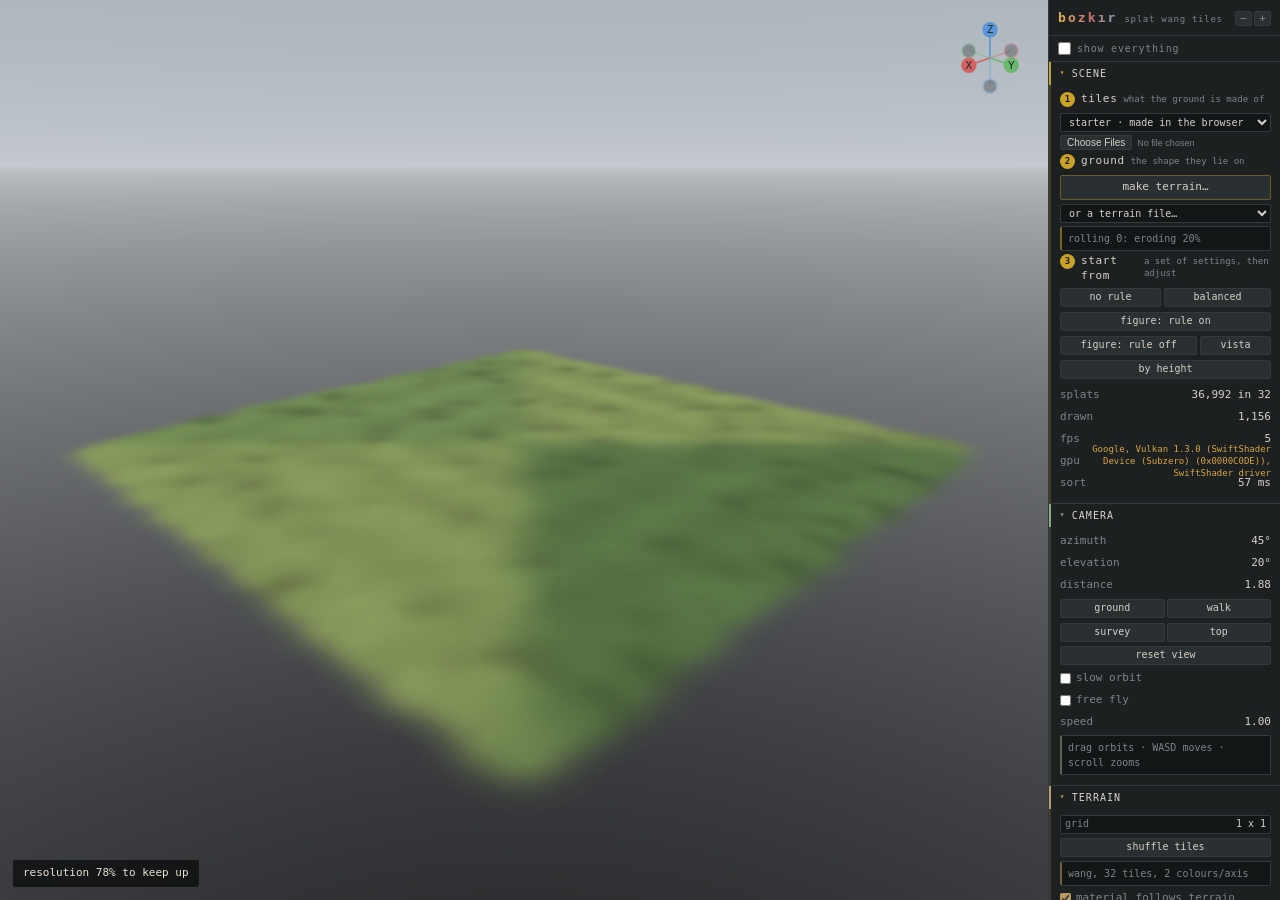
==== commit e3238af1: "Ship the desert demo, add busyness metric, tighten comments - only desert tileset ships now (desert3" ====
--- a/web/index.html
+++ b/web/index.html
@@ -6,12 +6,9 @@
     <meta name="viewport" content="width=device-width, initial-scale=1">
     <title>bozkır</title>
     <style>
-        /* Panel styling after Blender's: information dense, one control per
-           row, nothing explained in prose that a tooltip can carry. The
-           reason is not taste. This panel has sixty controls, and paragraphs
-           under each one push the interesting ones off the screen - which is
-           how the ordering controls ended up three scrolls below the fold
-           and reached from the console instead. */
+        /* Panel styled after Blender's: dense, one control per row, prose in
+           tooltips. With sixty controls, paragraphs pushed the useful ones
+           off screen. */
         :root {
             --bg: #0b0d0e;
             --panel: #1d2021;
@@ -20,9 +17,7 @@
             --text: #d6d2c8;
             --dim: #7d8488;
             --accent: #c9a227;
-            /* Text size and row height move together. A row that stayed 19px
-               while the text grew would clip the labels written inside the
-               sliders, which is where most of the panel's text lives. */
+            /* Row height follows text size, or slider labels clip. */
             --fs: 11px;
             --row: calc(var(--fs) + 8px);
             --panel-w: 232px;
@@ -69,9 +64,8 @@
             padding: 0 0 24px;
         }
 
-        /* The panel's left edge, widened into something you can grab. It sits
-           over the canvas rather than taking space in the layout, so dragging
-           it does not shift the view by the width of the handle itself. */
+        /* Drag handle on the panel's left edge, over the canvas so it takes
+           no layout space. */
         #grip {
             position: absolute; top: 0; bottom: 0; width: 7px;
             right: var(--panel-w); z-index: 30; cursor: ew-resize;
@@ -108,24 +102,15 @@
         }
         .head .sz button:hover { color: var(--text); }
 
-        /* Each section carries its own colour in --c. It is not decoration
-           alone: nine collapsed headers read as a list of identical grey
-           rows, and a colour down the left edge is what lets you find the
-           one you want without reading any of them. */
+        /* Each section has its own colour in --c, so collapsed headers can be
+           told apart at a glance. */
         details {
             border-bottom: 1px solid var(--line);
             --c: var(--dim);
         }
-        /* Most of this panel is for measuring the renderer, not for using
-           it. Hidden until asked for, so what is left is the scene, the
-           terrain, the rule and the look - the controls somebody opening
-           this for the first time is looking for. */
-        /* The terrain window. Its own space, because a profile is chosen by
-           looking at it, and twelve choices with a seed and a size do not fit
-           on one line of a panel that is also a slider rack. */
-        /* The scene section as three steps, in the order a first-time
-           visitor needs them: what the tiles are, what they lie on, how to
-           look at it. Everything else in the panel is adjustment. */
+        /* Measurement controls, hidden until 'show everything'. */
+        /* The terrain window: profiles are chosen by looking at previews. */
+        /* The scene section as three steps: tiles, terrain, view. */
         .step { display: flex; align-items: baseline; gap: 6px; margin: 9px 0 3px; }
         .step:first-child { margin-top: 2px; }
         .step-n { width: 15px; height: 15px; line-height: 15px; text-align: center;
@@ -189,9 +174,8 @@
             border: 1px solid rgba(255, 255, 255, .15); font-size: 11px;
         }
         .adv { display: none; }
-        /* The way out of figure mode. An HTML element over the canvas, not
-           part of it, so a saved PNG never contains it. Fades once it has
-           been seen, and comes back under the pointer. */
+        /* Exit button for figure mode: HTML over the canvas, so saved PNGs
+           never contain it. Fades, and returns under the pointer. */
         #figexit {
             position: absolute; top: 12px; right: 12px; z-index: 40;
             display: none; padding: 6px 10px; border-radius: 3px;
@@ -241,8 +225,7 @@
         .body > * + * { margin-top: 3px; }
         .body > .r + .s, .body > .s + .s { margin-top: 2px; }
 
-        /* A row is label left, value right, one line. Everything uses it,
-           so the eye can scan a column of values instead of hunting. */
+        /* A row: label left, value right, one line. */
         .r {
             display: flex; align-items: center; justify-content: space-between;
             height: var(--row); gap: 6px;
@@ -253,9 +236,8 @@
         .r.wrap { height: auto; min-height: var(--row); }
         .r.wrap .v { white-space: normal; text-align: right; }
 
-        /* Slider with its label and value written on top, Blender style, so
-           a control costs one row instead of two. The filled portion is set
-           from JS into --f. */
+        /* Slider with label and value written on it (Blender style), one row
+           per control. The filled part comes from JS via --f. */
         .s { position: relative; height: var(--row); margin: 1px 0; }
         .s input[type=range] {
             position: absolute; inset: 0; width: 100%; height: 100%;
@@ -330,10 +312,7 @@
         kbd { color: var(--text); }
         code { color: var(--accent); }
 
-        /* Tooltips. Everything that needed a paragraph now carries one here,
-           which keeps the explanation available without it occupying the
-           panel permanently. Shown to the left, since the panel is already
-           at the right edge. */
+        /* Tooltips (data-tip), shown to the left of the panel. */
         [data-tip] { position: relative; }
         [data-tip]::after {
             content: attr(data-tip);
@@ -418,12 +397,12 @@
                 <div class="body">
                     <div class="step"><span class="step-n">1</span><span class="step-t">tiles</span>
                         <span class="step-h">what the ground is made of</span></div>
-                    <select id="scenepick" data-tip="Tilesets this server has, read from data/index.json. Rebuilt by the tools that write there, or by python scripts/index_data.py."><option value="">tileset…</option></select>
+                    <select id="scenepick" data-tip="Tilesets this server has: the desert tileset, the starter made in the browser, and whatever a working copy lists in data/index.json (rebuilt by the tools that write there, or by python scripts/index_data.py)."><option value="">tileset…</option></select>
                     <input type="file" id="file" accept=".splat,.json,.zip" multiple>
 
                     <div class="step"><span class="step-n">2</span><span class="step-t">ground</span>
                         <span class="step-h">the shape they lie on</span></div>
-                    <button type="button" id="terrainopen" class="big" data-tip="Make terrain here in the browser: twelve kinds of ground in four groups, any seed, each previewed in this tileset's own materials before you commit. Stream power erosion solved the FastScape way; the same generator as scripts/terrain_gen.py, bit for bit.">make terrain…</button>
+                    <button type="button" id="terrainopen" class="big" data-tip="Make terrain here in the browser: nineteen kinds of ground in five groups, any seed, each previewed in this tileset's own materials before you commit. Stream power erosion solved the FastScape way; the same generator as scripts/terrain_gen.py, bit for bit.">make terrain…</button>
                     <select id="heightpick" data-tip="The terrain the tiles lie on, chosen separately from the tileset. Any height field with any tileset: the two used to have to share a name, which meant copying a whole .splat to put the same tiles on different ground."><option value="">or a terrain file…</option></select>
                     <div class="out" id="genstatus">—</div>
 
@@ -559,6 +538,7 @@
                         <input type="range" id="classbalance" min="0.05" max="0.95" step="0.05" value="0.5">
                         <label>first material<b id="classbalancen">50%</b></label>
                     </div>
+                    <label class="c" data-tip="Which material collects where the ground collects: in hollows, channels and low ground. The exporter numbers a tileset's materials in whatever order it found them, so which one is 'first' is an accident of the capture - in the desert set it is the sand. Swapping hands the other material that part; the rule, the share above and the class decision view stay the same.&#10;&#10;With three or more materials it reverses their order."><input type="checkbox" id="classswap"> swap materials</label>
                     <label class="c" data-tip="Where the rule is nearly undecided, draw both materials and dissolve between them splat by splat instead of choosing one for the whole tile.&#10;&#10;A tile boundary is a straight line, so a class boundary made of tile choices is a staircase however good the rule is. Hybrid GSWT avoids that with a priority that varies per Gaussian; this is the same idea.&#10;&#10;Costs a second draw call for the cells near a boundary. Off by default."><input type="checkbox" id="classblend"> blend at boundaries</label>
                     <div class="s" data-tip="How undecided a cell must be before both materials are drawn. Wider blends over more ground and costs more draw calls.">
                         <input type="range" id="blendwidth" min="0.05" max="1" step="0.05" value="0.35">
@@ -568,7 +548,7 @@
                     <label class="c" data-tip="Paints each cell with the class the rule chose - green for the class that collects material, yellow for exposed - washed towards grey where it was nearly undecided.&#10;&#10;This is the decision itself, not the material drawn. If a green-looking summit paints yellow here, the rule called it exposed and what you are seeing is an impure tile or the blend band, not a rule that disagrees with the terrain.">
                         <input type="checkbox" id="classview"> class decision
                     </label>
-                    <label class="c" data-tip="Distant ground drawn as one mesh coloured from an atlas of the tiles seen from above, instead of a draw per cell - what lets the grid reach hundreds of tiles. It takes over as the next level after the coarsest splat level, so the level-of-detail slider moves both together. Needs web/data/&lt;scene&gt;.atlas.png, made by scripts/bake_atlas.py.">
+                    <label class="c" data-tip="Distant ground drawn as one mesh coloured from an atlas of the tiles seen from above, instead of a draw per cell - what lets the grid reach hundreds of tiles. It takes over one level before the coarsest splat level (at the default, 16 tiles out), dithered across the hand-over, so the level-of-detail slider moves both together. Needs web/data/&lt;scene&gt;.atlas.png, made by scripts/bake_atlas.py.">
                         <input type="checkbox" id="farfield" checked> far field
                     </label>
                     <label class="c" data-tip="Keeps the viewer near 30 frames per second, the way games do. First it lowers the render resolution (down to half), in proportion to how far behind it is; only if that is not enough does it pull the level-of-detail distance in. With headroom it gives detail back first, then resolution, more slowly than it took them. A note says when it acts. Save PNG is taken at the current resolution.">
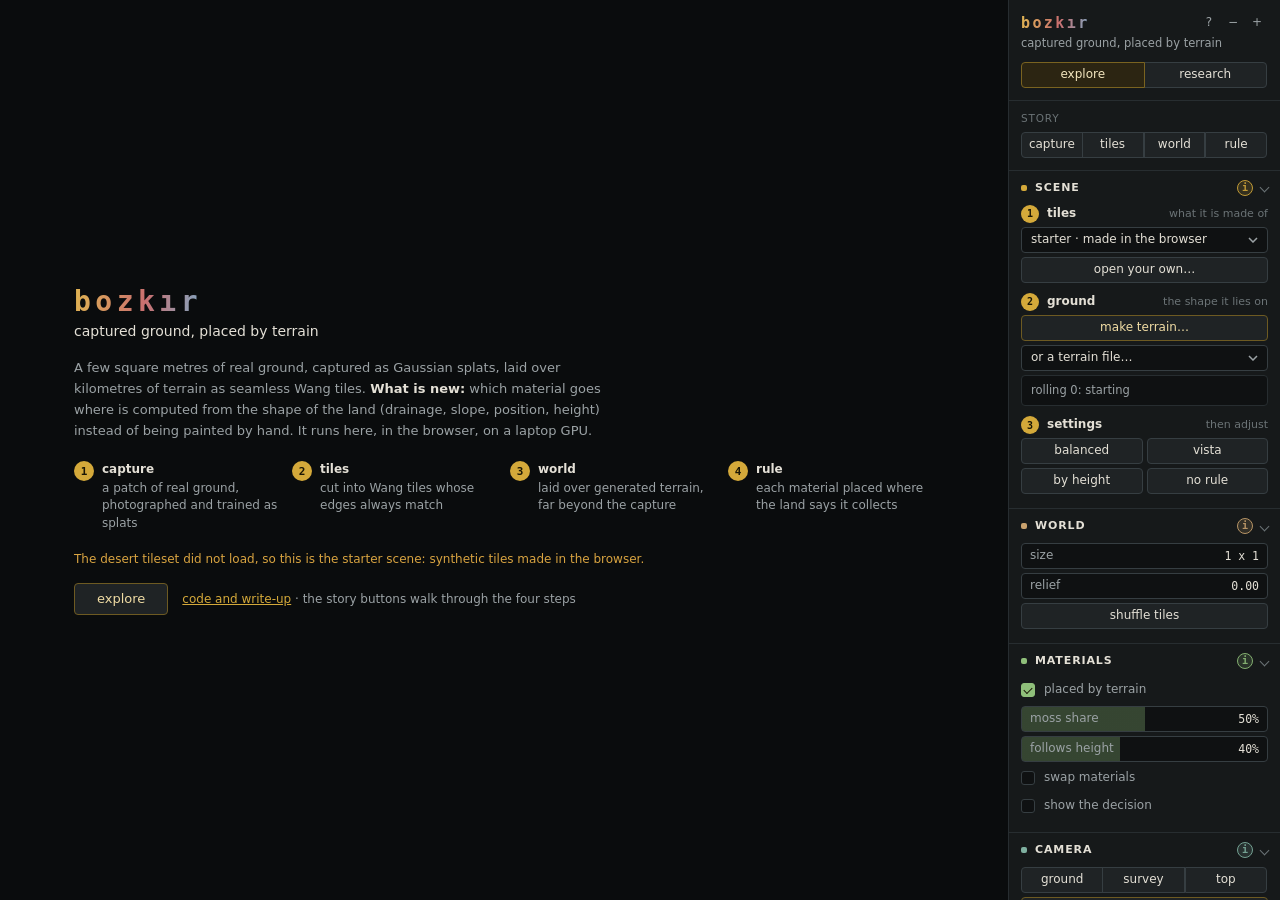
==== commit 122f17b8: "New viewer UI: explore/research modes, story, info drawer - explore and research modes (M to switch)" ====
--- a/web/index.html
+++ b/web/index.html
@@ -4,23 +4,32 @@
 <head>
     <meta charset="utf-8">
     <meta name="viewport" content="width=device-width, initial-scale=1">
-    <title>bozkır</title>
+    <title>bozkır · captured ground, placed by terrain</title>
+    <link rel="icon" href="icon.png" type="image/png">
+    <meta name="description" content="Kilometres of terrain from a few square metres of captured Gaussian-splat ground, with materials placed by the shape of the land. Runs in the browser.">
     <style>
-        /* Panel styled after Blender's: dense, one control per row, prose in
-           tooltips. With sixty controls, paragraphs pushed the useful ones
-           off screen. */
+        /* One spacing unit (4px), one row height, one radius. Explore and
+           Research share the layout; Research only reveals rows (.adv). */
         :root {
             --bg: #0b0d0e;
-            --panel: #1d2021;
-            --sunken: #131617;
-            --line: #333a3d;
-            --text: #d6d2c8;
-            --dim: #7d8488;
-            --accent: #c9a227;
-            /* Row height follows text size, or slider labels clip. */
-            --fs: 11px;
-            --row: calc(var(--fs) + 8px);
-            --panel-w: 232px;
+            --panel: #16191a;
+            --raised: #1f2325;
+            --sunken: #0f1112;
+            --line: #272d30;
+            --edge: #363e42;
+            --text: #e4e0d6;
+            --dim: #9ba2a5;
+            --faint: #6b7376;
+            --accent: #d4a93a;
+            --accent-bg: #2c2512;
+            --ui: "Segoe UI", system-ui, -apple-system, "Helvetica Neue", Arial, sans-serif;
+            --mono: ui-monospace, "Cascadia Mono", Consolas, Menlo, monospace;
+            --fs: 12px;
+            --row: calc(var(--fs) + 14px);
+            --gap: 4px;
+            --pad: 12px;
+            --r: 4px;
+            --panel-w: 272px;
         }
 
         * { box-sizing: border-box; }
@@ -28,41 +37,194 @@
         html, body {
             margin: 0; height: 100%; overflow: hidden;
             background: var(--bg); color: var(--text);
-            font: var(--fs)/1.35 ui-monospace, "SF Mono", Menlo, Consolas, monospace;
+            font: var(--fs)/1.45 var(--ui);
             -webkit-font-smoothing: antialiased;
         }
+        b, strong { font-weight: 600; }
 
         #app { display: flex; height: 100%; }
         #stage { position: relative; flex: 1; min-width: 0; }
-        #gl { display: block; width: 100%; height: 100%; }
+        #gl { display: block; width: 100%; height: 100%; touch-action: none; }
 
         #gizmo {
             position: absolute; right: 12px; top: 12px;
-            width: 92px; height: 92px; pointer-events: none; opacity: .85;
-        }
+            width: 84px; height: 84px; pointer-events: none; opacity: .8;
+        }
+        #gizmo text { font: 600 9px var(--mono); }
+
+        /* ------------------------------------------- the intro / loading card */
 
         #overlay {
-            position: absolute; inset: 0; display: flex;
-            align-items: center; justify-content: center;
-            background: rgba(11, 13, 14, .82); z-index: 20;
+            position: absolute; inset: 0; display: flex; padding: 24px;
+            background: rgba(11, 13, 14, .96); z-index: 60; overflow-y: auto;
         }
         #overlay.hidden { display: none; }
-        .msg { text-align: center; color: var(--dim); line-height: 1.7; }
-        .msg b { display: block; color: var(--text); font-size: 15px;
-                 letter-spacing: .12em; margin-bottom: 6px; }
-        #bar { width: 180px; height: 2px; background: var(--line);
-               margin: 12px auto 0; }
-        #bar i { display: block; height: 100%; width: 0;
+        /* margin:auto rather than centring the flex box, which clips the top
+           when the card is taller than the screen. */
+        .intro { width: min(860px, 100%); margin: auto; color: var(--dim); font-size: 13px; line-height: 1.6; }
+        .intro h1 {
+            margin: 0; font: 600 28px var(--mono); letter-spacing: .16em;
+            background: linear-gradient(100deg, #e0b552, #c96f6f 55%, #7fa8c4);
+            -webkit-background-clip: text; background-clip: text; color: transparent;
+            display: inline-block;
+        }
+        .intro .tag { color: var(--text); font-size: 14px; margin: 2px 0 16px; }
+        .intro .claim { max-width: 66ch; margin: 0 0 20px; }
+        .intro .claim b { color: var(--text); }
+        .strip { display: grid; grid-template-columns: repeat(4, 1fr); gap: 12px; margin: 0 0 18px; }
+        .strip figure { margin: 0; }
+        .strip .ph {
+            aspect-ratio: 4 / 3; border: 1px solid var(--line); border-radius: var(--r);
+            background: var(--sunken) center / cover no-repeat; margin-bottom: 8px;
+        }
+        .strip figcaption { font-size: 12px; line-height: 1.45; }
+        .strip figcaption b { color: var(--text); display: block; margin-bottom: 1px; }
+        /* Until the four pictures exist the strip is text only, numbered. */
+        .strip.noimg .ph { display: none; }
+        .strip figcaption { padding-left: 28px; position: relative; }
+        .strip figcaption::before {
+            content: attr(data-n); position: absolute; left: 0; top: 0;
+            width: 20px; height: 20px; display: grid; place-items: center; line-height: 1;
+            border-radius: 50%; background: var(--accent); color: #1a1605;
+            font: 700 11px var(--mono);
+        }
+        .intro .foot { display: flex; align-items: center; gap: 14px; flex-wrap: wrap; }
+        .intro .foot a { color: var(--accent); }
+        #bar { flex: 1; min-width: 160px; height: 2px; background: var(--edge); border-radius: 1px; }
+        #bar i { display: block; height: 100%; width: 0; border-radius: 1px;
                  background: var(--accent); transition: width .2s; }
+        #loadnote { font-size: 12px; min-width: 18ch; }
+        #introgo { width: auto; padding: 0 22px; height: 32px; display: none; }
+        #overlay.ready #introgo { display: inline-block; }
+        #overlay.ready #bar, #overlay.ready #loadnote { display: none; }
+        .intro .small { font-size: 12px; }
+        .intro .phone { display: none; color: #d9a441; }
+        #loadwarn { color: #d9a441; margin: 0 0 14px; }
+        #loadwarn:empty { display: none; }
+
+        /* ------------------------------------------ things over the canvas */
+
+        .glass {
+            background: rgba(12, 14, 15, .74); border: 1px solid rgba(255, 255, 255, .09);
+            border-radius: var(--r); backdrop-filter: blur(6px);
+        }
+        #hud {
+            position: absolute; left: 12px; top: 12px; z-index: 10;
+            display: none; padding: 8px 10px; min-width: 220px;
+            font: 11px/1.6 var(--mono); pointer-events: none;
+        }
+        body.expert #hud { display: block; }
+        #hud div { display: flex; justify-content: space-between; gap: 14px; }
+        #hud span:first-child { color: var(--dim); }
+        #hud span:last-child { text-align: right; max-width: 170px; }
+
+        #card {
+            position: absolute; left: 12px; bottom: 12px; z-index: 10;
+            padding: 10px 12px; width: 250px; font-size: 12px; line-height: 1.5;
+        }
+        #card:empty { display: none; }
+        #card .t { color: var(--text); font-weight: 600; margin-bottom: 6px; padding-right: 16px; }
+        #card .m { display: flex; align-items: center; gap: 8px; color: var(--dim); }
+        #card .m + .m { margin-top: 2px; }
+        #card .m i { width: 10px; height: 10px; border-radius: 2px; flex: none;
+                     box-shadow: inset 0 0 0 1px rgba(255, 255, 255, .2); }
+        #card .m b { color: var(--text); font-weight: 600; font-variant-numeric: tabular-nums; }
+        #card .m .role { margin-left: auto; color: var(--faint); font-size: 11px; }
+        #card .d { color: var(--dim); margin-top: 6px; font-size: 11px; }
+        #card .d.warn { color: #d9a441; }
+        #card .scale { margin-top: 8px; display: flex; align-items: center; gap: 8px;
+                       color: var(--dim); font: 11px var(--mono); }
+        #card .scale i { display: block; height: 6px; border: 1px solid var(--text); border-top: 0; }
+        #card .hide {
+            position: absolute; top: 6px; right: 6px; width: 20px; height: 20px;
+            padding: 0; border: 0; background: none; color: var(--faint); font-size: 14px;
+        }
+        #card .hide:hover { color: var(--text); background: none; }
+        body.figure #card, body.figure #hud, body.figure #caption { display: none; }
+        body.story #card { display: none; }
+
+        #caption {
+            position: absolute; left: 50%; bottom: 14px; transform: translateX(-50%);
+            z-index: 11; width: min(560px, calc(100% - 24px)); padding: 12px 14px;
+            font-size: 13px; line-height: 1.55; display: none;
+            border-color: rgba(212, 169, 58, .35);
+        }
+        #caption.on { display: block; }
+        #caption b { color: var(--accent); }
+        #caption .nav { display: flex; gap: var(--gap); margin-top: 10px; justify-content: flex-end; }
+        #caption .nav button { width: auto; padding: 0 12px; }
+
+        #busy {
+            position: absolute; left: 50%; top: 12px; transform: translateX(-50%);
+            z-index: 40; display: none; padding: 6px 12px; font-size: 12px; white-space: nowrap;
+        }
+        #hint {
+            position: absolute; left: 50%; top: 12px; transform: translateX(-50%);
+            z-index: 9; padding: 6px 12px; font-size: 12px; color: var(--dim);
+            transition: opacity 1.2s; pointer-events: none; white-space: nowrap;
+        }
+        #hint.gone { opacity: 0; }
+
+        /* ------------------------------------------------ the info drawer */
+
+        #info {
+            position: absolute; top: 0; right: 0; bottom: 0; z-index: 50;
+            width: min(380px, 92%); background: var(--panel);
+            border-left: 1px solid var(--line); box-shadow: -10px 0 30px rgba(0, 0, 0, .45);
+            display: none; flex-direction: column;
+        }
+        #info.open { display: flex; }
+        #info .ih {
+            display: flex; align-items: center; gap: var(--gap);
+            padding: 10px var(--pad); border-bottom: 1px solid var(--line);
+        }
+        #info .ih button { width: auto; padding: 0 10px; }
+        #info .ih .x { margin-left: auto; width: var(--row); padding: 0; }
+        #infobody { overflow-y: auto; padding: 16px 18px 24px; font-size: 13px; line-height: 1.6; }
+        #infobody h2 { margin: 0 0 6px; font-size: 16px; font-weight: 600; color: var(--text); }
+        #infobody .lead { color: var(--text); margin: 0 0 12px; }
+        #infobody p { color: #c2beb4; margin: 0 0 12px; }
+        #infobody img { width: 100%; border-radius: var(--r); border: 1px solid var(--line); margin: 2px 0 12px; }
+        #infobody .src { font-size: 12px; color: var(--dim); border-top: 1px solid var(--line);
+                         padding-top: 10px; margin-top: 4px; }
+        #infobody .src div + div { margin-top: 4px; }
+        #infobody .see { margin-top: 16px; font-size: 11px; color: var(--faint);
+                         text-transform: uppercase; letter-spacing: .08em; }
+        #infobody .links { display: flex; flex-wrap: wrap; gap: var(--gap); margin-top: 6px; }
+        #infobody .links button { width: auto; padding: 0 10px; }
+        #infobody .grp { margin: 14px 0 6px; font-size: 11px; color: var(--faint);
+                         text-transform: uppercase; letter-spacing: .08em; }
+        #infobody .grp:first-child { margin-top: 0; }
+        #infobody .idx button {
+            display: block; width: 100%; height: 28px; text-align: left; padding: 0 8px;
+            background: none; border: 0; border-radius: var(--r); color: #c2beb4;
+        }
+        #infobody .idx button:hover { background: var(--raised); color: var(--text); }
+        #infobody code, #infobody .src code { font: 12px var(--mono); color: var(--accent); }
+
+        /* ------------------------------------------------ the floating tip */
+
+        #tip {
+            position: fixed; z-index: 80; max-width: 260px; padding: 8px 10px;
+            background: #0d0f10; color: var(--text); border: 1px solid var(--edge);
+            border-radius: var(--r); font-size: 12px; line-height: 1.45;
+            box-shadow: 0 6px 20px rgba(0, 0, 0, .55); pointer-events: none;
+            opacity: 0; transition: opacity .12s; white-space: pre-line;
+        }
+        #tip.on { opacity: 1; }
+        #tip .more { display: block; margin-top: 5px; color: var(--faint); font-size: 11px; }
+        #tip kbd { font: 10px var(--mono); padding: 0 4px; border: 1px solid var(--edge);
+                   border-radius: 3px; color: var(--dim); }
 
         /* ---------------------------------------------------- the panel */
 
         #panel {
             width: var(--panel-w); flex: none; background: var(--panel);
             border-left: 1px solid var(--line);
-            overflow-y: auto; overscroll-behavior: contain;
-            padding: 0 0 24px;
-        }
+            overflow-y: auto; overscroll-behavior: contain; padding-bottom: 32px;
+        }
+        #panel::-webkit-scrollbar { width: 8px; }
+        #panel::-webkit-scrollbar-thumb { background: #2c3336; border-radius: 4px; }
 
         /* Drag handle on the panel's left edge, over the canvas so it takes
            no layout space. */
@@ -74,267 +236,263 @@
             content: ""; position: absolute; inset: 0 3px;
             background: transparent; transition: background .12s;
         }
-        #grip:hover::after, body.sizing #grip::after {
-            background: var(--accent);
-        }
+        #grip:hover::after, body.sizing #grip::after { background: var(--accent); }
         body.sizing { cursor: ew-resize; user-select: none; }
         body.sizing #gl { pointer-events: none; }
-        #panel::-webkit-scrollbar { width: 8px; }
-        #panel::-webkit-scrollbar-thumb { background: #30373a; }
 
         .head {
-            padding: 9px 9px 8px; border-bottom: 1px solid var(--line);
-            display: flex; align-items: baseline; gap: 7px;
+            padding: 12px var(--pad); border-bottom: 1px solid var(--line);
             position: sticky; top: 0; background: var(--panel); z-index: 5;
         }
-        .head b {
-            font-size: 13px; letter-spacing: .16em;
+        .head .top { display: flex; align-items: center; gap: 8px; }
+        .head .brand {
+            font: 600 15px var(--mono); letter-spacing: .16em;
             /* Sunrise over flat ground, which is what the word means. */
             background: linear-gradient(100deg, #e0b552, #c96f6f 55%, #7fa8c4);
-            -webkit-background-clip: text; background-clip: text;
-            color: transparent;
-        }
-        .head span { color: var(--dim); font-size: 9px; letter-spacing: .08em; }
-        .head .sz { margin-left: auto; display: flex; gap: 2px; }
-        .head .sz button {
-            width: 17px; height: 15px; padding: 0; margin: 0; font-size: 11px;
-            line-height: 1; color: var(--dim);
-        }
-        .head .sz button:hover { color: var(--text); }
-
-        /* Each section has its own colour in --c, so collapsed headers can be
-           told apart at a glance. */
-        details {
-            border-bottom: 1px solid var(--line);
-            --c: var(--dim);
-        }
-        /* Measurement controls, hidden until 'show everything'. */
-        /* The terrain window: profiles are chosen by looking at previews. */
-        /* The scene section as three steps: tiles, terrain, view. */
-        .step { display: flex; align-items: baseline; gap: 6px; margin: 9px 0 3px; }
-        .step:first-child { margin-top: 2px; }
-        .step-n { width: 15px; height: 15px; line-height: 15px; text-align: center;
-                  border-radius: 50%; background: #c9a227; color: #17191a;
-                  font-size: 9px; font-weight: bold; flex: none; }
-        .step-t { color: var(--text); letter-spacing: .06em; }
-        .step-h { color: var(--dim); font-size: 9px; }
-        button.big { height: calc(var(--row) + 6px); font-size: 11px;
-                     border-color: #6b5a2a; }
-        .chips { display: flex; flex-wrap: wrap; gap: 3px; margin: 2px 0 6px; }
-        .chips button { width: auto; flex: 1 1 auto; padding: 0 7px; }
-        .chips button.on { border-color: #c9a227; color: #fff; }
-        .tw-cards { display: grid; grid-template-columns: 1fr; gap: 10px; }
-        .tw-group-head { color: var(--dim); font-size: 10px; letter-spacing: .12em;
-                         text-transform: uppercase; margin: 0 0 5px 2px; }
-        .tw-group-row { display: grid; grid-template-columns: repeat(5, 1fr); gap: 6px; }
+            -webkit-background-clip: text; background-clip: text; color: transparent;
+        }
+        .head .tools { margin-left: auto; display: flex; gap: 2px; }
+        .head .tools button {
+            width: 22px; height: 22px; padding: 0; font-size: 12px; color: var(--dim);
+            background: none; border-color: transparent;
+        }
+        .head .tools button:hover { color: var(--text); background: var(--raised); border-color: var(--edge); }
+        .head .tagline { color: var(--dim); font-size: 11.5px; margin: 1px 0 10px; }
+
+        /* Segmented controls: modes, story, views, presets. */
+        .seg { display: grid; grid-auto-flow: column; grid-auto-columns: 1fr; }
+        .seg.two { grid-auto-flow: row; grid-template-columns: 1fr 1fr; gap: var(--gap); }
+        .seg:not(.two) > button { border-radius: 0; margin-left: -1px; }
+        .seg:not(.two) > button:first-child { border-radius: var(--r) 0 0 var(--r); margin-left: 0; }
+        .seg:not(.two) > button:last-child { border-radius: 0 var(--r) var(--r) 0; }
+        .seg > button { position: relative; white-space: nowrap; overflow: hidden; text-overflow: ellipsis; padding: 0 4px; }
+        .seg > button:hover, .seg > button.on { z-index: 1; }
+        #expert { display: none; }
+
+        .story { padding: 10px var(--pad) 12px; border-bottom: 1px solid var(--line); }
+        .lbl { color: var(--faint); font-size: 10.5px; letter-spacing: .08em;
+               text-transform: uppercase; margin-bottom: 6px; }
+
+        /* Sections */
+        details { border-bottom: 1px solid var(--line); --c: var(--dim); }
+        summary {
+            height: 34px; padding: 0 var(--pad); cursor: pointer; list-style: none; user-select: none;
+            display: flex; align-items: center; gap: 8px;
+            color: var(--dim); font-size: 11px; font-weight: 600; letter-spacing: .08em; text-transform: uppercase;
+        }
+        summary::-webkit-details-marker { display: none; }
+        summary::before {
+            content: ""; width: 6px; height: 6px; border-radius: 2px; background: var(--c);
+            opacity: .55; flex: none;
+        }
+        summary::after {
+            content: ""; width: 6px; height: 6px; margin-left: auto; flex: none;
+            border-right: 1.5px solid var(--faint); border-bottom: 1.5px solid var(--faint);
+            transform: rotate(-45deg); transition: transform .12s;
+        }
+        details[open] > summary { color: var(--text); }
+        details[open] > summary::before { opacity: 1; }
+        details[open] > summary::after { transform: rotate(45deg); }
+        summary:hover { color: var(--text); background: rgba(255, 255, 255, .02); }
+        .body { padding: 0 var(--pad) 14px; display: flex; flex-direction: column; gap: var(--gap); }
+        .body > .gap { height: 4px; }
+        .sub {
+            color: var(--faint); font-size: 10.5px; letter-spacing: .08em; text-transform: uppercase;
+            margin-top: 8px;
+        }
+        .divider {
+            display: none; padding: 16px var(--pad) 6px; color: var(--faint); font-size: 10.5px;
+            letter-spacing: .12em; text-transform: uppercase; border-bottom: 1px solid var(--line);
+        }
+        body.expert .divider { display: block; }
+
+        /* Research-only rows; !important because rows set their own display. */
+        body:not(.expert) .adv { display: none !important; }
+
+        /* The scene section's three steps. */
+        .step { display: flex; align-items: center; gap: 8px; margin-top: 6px; }
+        .step:first-child { margin-top: 0; }
+        .step-n {
+            width: 18px; height: 18px; display: grid; place-items: center; line-height: 1; flex: none;
+            border-radius: 50%; background: var(--accent); color: #1a1605; font: 700 10px var(--mono);
+        }
+        .step-t { color: var(--text); font-weight: 600; }
+        .step-h { color: var(--faint); font-size: 11px; margin-left: auto; }
+
+        /* A read-only row: label left, value right. */
+        .r { display: flex; align-items: center; justify-content: space-between; height: 20px; gap: 8px; }
+        .r > span:first-child { color: var(--dim); white-space: nowrap; }
+        .r > .v { color: var(--text); text-align: right; overflow: hidden; text-overflow: ellipsis;
+                  font: 11px var(--mono); }
+
+        /* Slider with its label and value written on it (Blender style). The
+           filled part comes from JS via --f. */
+        .s { position: relative; height: var(--row); }
+        .s input[type=range] {
+            position: absolute; inset: 0; width: 100%; height: 100%; margin: 0;
+            -webkit-appearance: none; appearance: none; cursor: ew-resize;
+            background: linear-gradient(to right,
+                color-mix(in srgb, var(--c) 30%, var(--sunken)) 0 calc(var(--f, 0) * 1%),
+                var(--sunken) calc(var(--f, 0) * 1%) 100%);
+            border: 1px solid var(--edge); border-radius: var(--r);
+        }
+        .s input[type=range]:hover { border-color: #4a5357; }
+        /* No thumb: the filled part is the value, and a line crossed the label. */
+        .s input[type=range]::-webkit-slider-thumb {
+            -webkit-appearance: none; width: 1px; height: calc(var(--row) - 2px); background: transparent;
+        }
+        .s input[type=range]::-moz-range-thumb {
+            width: 1px; height: calc(var(--row) - 2px); border: 0; background: transparent;
+        }
+        .s input[type=range]:focus-visible { outline: 1px solid var(--c); outline-offset: 1px; }
+        .s input[type=range]:disabled { opacity: .45; cursor: default; }
+        .s label {
+            position: absolute; inset: 0; display: flex; align-items: center;
+            justify-content: space-between; gap: 8px; padding: 0 9px;
+            pointer-events: none; color: var(--dim);
+        }
+        .s label b { color: var(--text); font: 400 11.5px var(--mono); }
+
+        button {
+            height: var(--row); width: 100%; padding: 0 8px; margin: 0;
+            font: inherit; color: var(--text); background: var(--raised);
+            border: 1px solid var(--edge); border-radius: var(--r); cursor: pointer;
+        }
+        button:hover { background: #283032; border-color: #4a5357; }
+        button:active { background: #1a1e20; }
+        button:disabled { opacity: .45; cursor: default; }
+        button.on { background: var(--accent-bg); border-color: #7a6320; color: #f3e6bf; }
+        button.primary { border-color: #6d5a22; color: #f0dca4; }
+        button.primary:hover { background: var(--accent-bg); }
+        .cols { display: flex; gap: var(--gap); }
+
+        /* Checkbox rows with a drawn box, the same size everywhere. */
+        label.c {
+            display: flex; align-items: center; gap: 9px; height: 24px;
+            color: var(--dim); cursor: pointer;
+        }
+        label.c:hover { color: var(--text); }
+        input[type=checkbox] {
+            -webkit-appearance: none; appearance: none; margin: 0; flex: none;
+            width: 14px; height: 14px; border: 1px solid var(--edge); border-radius: 3px;
+            background: var(--sunken); display: grid; place-content: center; cursor: pointer;
+        }
+        input[type=checkbox]::after {
+            content: ""; width: 7px; height: 4px; margin-top: -2px;
+            border-left: 1.5px solid #1a1605; border-bottom: 1.5px solid #1a1605;
+            transform: rotate(-45deg); opacity: 0;
+        }
+        input[type=checkbox]:checked { background: var(--c, var(--accent)); border-color: var(--c, var(--accent)); }
+        input[type=checkbox]:checked::after { opacity: 1; }
+        label.c:hover input[type=checkbox] { border-color: #4a5357; }
+
+        select {
+            height: var(--row); width: 100%; padding: 0 26px 0 9px; font: inherit;
+            color: var(--text); background: var(--sunken); border: 1px solid var(--edge);
+            border-radius: var(--r); cursor: pointer; -webkit-appearance: none; appearance: none;
+            background-image: url("data:image/svg+xml,%3Csvg xmlns='http://www.w3.org/2000/svg' width='10' height='6'%3E%3Cpath d='M1 1l4 4 4-4' fill='none' stroke='%239ba2a5' stroke-width='1.5'/%3E%3C/svg%3E");
+            background-repeat: no-repeat; background-position: right 9px center;
+        }
+        select:hover { border-color: #4a5357; }
+        select option { background: var(--panel); }
+
+        .out {
+            background: var(--sunken); border: 1px solid var(--line); border-radius: var(--r);
+            padding: 6px 9px; color: var(--dim); font-size: 11.5px; line-height: 1.5;
+            word-break: break-word; white-space: pre-line;
+        }
+        .out:empty { display: none; }
+        .note { color: var(--faint); font-size: 11px; line-height: 1.45; }
+
+        code { font-family: var(--mono); color: var(--accent); }
+
+        /* The info mark on section headers, in the section's own colour. */
+        summary .i {
+            width: 16px; height: 16px; flex: none; margin-left: auto;
+            display: inline-grid; place-items: center;
+            border-radius: 50%; border: 1px solid var(--c);
+            background: color-mix(in srgb, var(--c) 18%, transparent);
+            color: var(--c);
+            font: 700 10px/1 var(--mono); font-style: normal;
+            text-transform: none; letter-spacing: 0;
+            opacity: .75; transition: opacity .12s, background .12s; cursor: help;
+        }
+        summary:has(.i)::after { margin-left: 0; }
+        details[open] > summary .i { opacity: .9; }
+        summary .i:hover { opacity: 1; background: color-mix(in srgb, var(--c) 35%, transparent); }
+
+        /* The terrain window */
         #terrainwin {
-            width: min(720px, 92vw); padding: 0; border: 1px solid var(--line);
-            border-radius: 4px; background: var(--panel); color: var(--text);
-            font-size: 11px;
-        }
-        #terrainwin::backdrop { background: rgba(8, 10, 11, .55); }
+            width: min(720px, 92vw); padding: 0; border: 1px solid var(--edge);
+            border-radius: 6px; background: var(--panel); color: var(--text);
+        }
+        #terrainwin::backdrop { background: rgba(8, 10, 11, .6); }
         .tw-head {
             display: flex; justify-content: space-between; align-items: center;
-            padding: 8px 12px; border-bottom: 1px solid var(--line);
-            letter-spacing: .12em; text-transform: uppercase; color: var(--dim);
-        }
-        .tw-head button { width: auto; padding: 0 8px; }
-        .tw-cards { padding: 12px; }
+            padding: 10px 14px; border-bottom: 1px solid var(--line);
+            font-size: 11px; font-weight: 600; letter-spacing: .08em; text-transform: uppercase; color: var(--dim);
+        }
+        .tw-head button { width: var(--row); padding: 0; }
+        .tw-cards { display: grid; grid-template-columns: 1fr; gap: 12px; padding: 14px; }
+        .tw-group-head { color: var(--faint); font-size: 10.5px; letter-spacing: .08em;
+                         text-transform: uppercase; margin: 0 0 6px 2px; }
+        .tw-group-row { display: grid; grid-template-columns: repeat(5, 1fr); gap: 8px; }
         .tw-card {
-            display: flex; flex-direction: column; align-items: center; gap: 4px;
-            padding: 5px; border: 1px solid var(--line); border-radius: 3px;
-            background: var(--sunken); cursor: pointer; color: var(--dim);
-        }
-        .tw-card:hover { border-color: #6b6150; color: var(--text); }
-        .tw-card.on { border-color: #c9a227; color: #fff; }
-        .tw-card canvas { width: 100%; aspect-ratio: 1; image-rendering: auto;
-                          border-radius: 2px; background: #1b1e1f; }
-        .tw-row {
-            display: flex; align-items: center; gap: 5px; padding: 0 12px 8px;
-        }
-        .tw-row > * { width: auto; margin: 0; }
-        .tw-row label { color: var(--dim); }
+            display: flex; flex-direction: column; align-items: center; gap: 5px;
+            padding: 5px 5px 6px; border: 1px solid var(--line); border-radius: var(--r);
+            background: var(--sunken); cursor: pointer; color: var(--dim); font-size: 11.5px;
+        }
+        .tw-card:hover { border-color: #4a5357; color: var(--text); }
+        .tw-card.on { border-color: var(--accent); color: #fff; }
+        .tw-card canvas { width: 100%; aspect-ratio: 1; border-radius: 3px; background: #1b1e1f; }
+        .tw-row { display: flex; align-items: center; gap: var(--gap); padding: 0 14px 10px; flex-wrap: wrap; }
+        .tw-row > * { width: auto; }
+        .tw-row label { color: var(--dim); margin: 0 4px 0 6px; }
+        .tw-row label:first-child { margin-left: 0; }
+        .tw-row button { padding: 0 10px; }
         .tw-row #genseed {
-            width: 6em; height: var(--row); padding: 0 5px; font: inherit;
-            font-size: 11px; color: var(--text); background: var(--sunken);
-            border: 1px solid var(--line); border-radius: 2px;
-        }
-        .tw-row #gensize { width: 5em; }
-        .tw-row .go { margin-left: auto; padding: 0 16px; }
-        .tw-note { padding: 0 12px 8px; color: var(--dim); font-size: 10px; }
-        .tw-recent-head { padding: 6px 12px 4px; color: var(--dim);
-                          border-top: 1px solid var(--line); font-size: 10px;
-                          letter-spacing: .1em; text-transform: uppercase; }
-        .tw-recent { display: flex; flex-wrap: wrap; gap: 4px; padding: 0 12px 12px; }
-        .tw-recent button { width: auto; padding: 0 8px; }
-        #busy {
-            position: absolute; left: 12px; bottom: 12px; z-index: 40;
-            display: none; padding: 6px 10px; border-radius: 3px;
-            background: rgba(11, 13, 14, .78); color: #e8e2d4;
-            border: 1px solid rgba(255, 255, 255, .15); font-size: 11px;
-        }
-        .adv { display: none; }
-        /* Exit button for figure mode: HTML over the canvas, so saved PNGs
-           never contain it. Fades, and returns under the pointer. */
+            width: 6em; height: var(--row); padding: 0 8px; font: 12px var(--mono);
+            color: var(--text); background: var(--sunken); border: 1px solid var(--edge); border-radius: var(--r);
+        }
+        .tw-row #gensize { width: 5.5em; }
+        .tw-row .go { margin-left: auto; padding: 0 18px; }
+        .tw-note { padding: 0 14px 10px; color: var(--faint); font-size: 11.5px; }
+        .tw-recent-head { padding: 10px 14px 6px; color: var(--faint); border-top: 1px solid var(--line);
+                          font-size: 10.5px; letter-spacing: .08em; text-transform: uppercase; }
+        .tw-recent { display: flex; flex-wrap: wrap; gap: var(--gap); padding: 0 14px 14px; color: var(--faint); }
+        .tw-recent button { width: auto; padding: 0 10px; }
+
+        /* Figure mode: the canvas is the whole picture. */
         #figexit {
-            position: absolute; top: 12px; right: 12px; z-index: 40;
-            display: none; padding: 6px 10px; border-radius: 3px;
-            background: rgba(11, 13, 14, .72); color: #e8e2d4;
-            border: 1px solid rgba(255, 255, 255, .15);
-            font-family: inherit; font-size: 11px; line-height: 1.3;
-            letter-spacing: .04em; cursor: pointer;
-            transition: opacity .6s;
+            position: absolute; top: 12px; right: 12px; z-index: 40; display: none;
+            width: auto; padding: 0 12px; font-size: 12px; transition: opacity .6s;
+            background: rgba(12, 14, 15, .74);
         }
         body.figure #figexit { display: block; }
-        body.figure #figexit.faded { opacity: .18; }
+        body.figure #figexit.faded { opacity: .15; }
         body.figure #figexit:hover { opacity: 1; }
         body.figure #panel, body.figure #grip, body.figure #gizmo { display: none; }
-        body.expert .adv { display: block; }
-        #expertrow {
-            display: flex; align-items: center; gap: 6px;
-            padding: 6px 9px; border-bottom: 1px solid var(--line);
-            color: var(--dim); font-size: 10px; letter-spacing: .08em;
-        }
-        #expertrow input { margin: 0; }
-        summary {
-            height: 23px; line-height: 23px; padding: 0 9px;
-            color: var(--dim); font-size: 10px; letter-spacing: .1em;
-            text-transform: uppercase; cursor: pointer;
-            list-style: none; user-select: none;
-            display: flex; align-items: center; gap: 6px;
-            border-left: 2px solid transparent;
-        }
-        summary::-webkit-details-marker { display: none; }
-        summary::before {
-            content: "\25B8"; font-size: 8px; color: var(--c);
-            transition: transform .12s;
-        }
-        details[open] > summary {
-            color: var(--text); border-left-color: var(--c);
-        }
-        details[open] > summary::before { transform: rotate(90deg); }
-        summary:hover {
-            color: var(--text);
-            background: linear-gradient(to right,
-                color-mix(in srgb, var(--c) 14%, transparent), transparent 70%);
-        }
-        .body {
-            padding: 5px 9px 10px;
-            border-left: 2px solid color-mix(in srgb, var(--c) 22%, transparent);
-        }
-        .body > * + * { margin-top: 3px; }
-        .body > .r + .s, .body > .s + .s { margin-top: 2px; }
-
-        /* A row: label left, value right, one line. */
-        .r {
-            display: flex; align-items: center; justify-content: space-between;
-            height: var(--row); gap: 6px;
-        }
-        .r > span:first-child { color: var(--dim); white-space: nowrap; }
-        .r > .v { color: var(--text); text-align: right;
-                  overflow: hidden; text-overflow: ellipsis; }
-        .r.wrap { height: auto; min-height: var(--row); }
-        .r.wrap .v { white-space: normal; text-align: right; }
-
-        /* Slider with label and value written on it (Blender style), one row
-           per control. The filled part comes from JS via --f. */
-        .s { position: relative; height: var(--row); margin: 1px 0; }
-        .s input[type=range] {
-            position: absolute; inset: 0; width: 100%; height: 100%;
-            margin: 0; -webkit-appearance: none; appearance: none;
-            background: linear-gradient(to right,
-                color-mix(in srgb, var(--c) 34%, var(--sunken))
-                    0 calc(var(--f, 0) * 1%),
-                var(--sunken) calc(var(--f, 0) * 1%) 100%);
-            border: 1px solid var(--line); border-radius: 2px; cursor: ew-resize;
-        }
-        .s input[type=range]:hover { border-color: #48504f; }
-        .s input[type=range]::-webkit-slider-thumb {
-            -webkit-appearance: none; width: 2px; height: 100%;
-            background: var(--c); cursor: ew-resize;
-        }
-        .s input[type=range]::-moz-range-thumb {
-            width: 2px; height: 100%; border: 0; border-radius: 0;
-            background: var(--c);
-        }
-        .s input[type=range]:disabled { opacity: .4; cursor: default; }
-        .s label {
-            position: absolute; inset: 0; display: flex; align-items: center;
-            justify-content: space-between; padding: 0 5px;
-            pointer-events: none; font-size: 10px; color: var(--dim);
-        }
-        .s label b { color: var(--text); font-weight: 400; }
-
-        button {
-            height: var(--row); width: 100%; padding: 0 6px; margin: 1px 0;
-            font: inherit; font-size: 10px; color: var(--text);
-            background: #2a2f31; border: 1px solid var(--line);
-            border-radius: 2px; cursor: pointer;
-        }
-        button:hover {
-            background: color-mix(in srgb, var(--c) 16%, #2a2f31);
-            border-color: color-mix(in srgb, var(--c) 45%, var(--line));
-            color: #fff;
-        }
-        button:active { background: #23272a; }
-        .cols { display: flex; gap: 2px; }
-
-        label.c {
-            display: flex; align-items: center; gap: 5px;
-            height: var(--row); color: var(--dim); cursor: pointer;
-        }
-        label.c:hover { color: var(--text); }
-        label.c input { accent-color: var(--c); margin: 0; width: 11px;
-                        height: 11px; }
-
-        select {
-            height: var(--row); width: 100%; padding: 0 4px; font: inherit;
-            font-size: 10px; color: var(--text); background: var(--sunken);
-            border: 1px solid var(--line); border-radius: 2px; cursor: pointer;
-        }
-        input[type=file] { font-size: 9px; width: 100%; color: var(--dim); }
-        input[type=file]::file-selector-button {
-            font: inherit; font-size: 10px; color: var(--text);
-            background: #2a2f31; border: 1px solid var(--line);
-            border-radius: 2px; padding: 1px 6px; margin-right: 5px;
-            cursor: pointer;
-        }
-
-        .out {
-            background: var(--sunken);
-            border: 1px solid var(--line);
-            border-left: 2px solid color-mix(in srgb, var(--c) 55%, transparent);
-            border-radius: 2px; padding: 4px 6px;
-            color: var(--dim); font-size: 10px; min-height: var(--row);
-            word-break: break-word; line-height: 1.5;
-        }
-
-        kbd { color: var(--text); }
-        code { color: var(--accent); }
-
-        /* Tooltips (data-tip), shown to the left of the panel. */
-        [data-tip] { position: relative; }
-        [data-tip]::after {
-            content: attr(data-tip);
-            position: absolute; right: calc(100% + 10px); top: -2px;
-            width: 240px; padding: 7px 9px;
-            background: #0e1011; color: var(--text);
-            border: 1px solid var(--line);
-            border-left: 2px solid var(--c); border-radius: 3px;
-            font-size: 10px; line-height: 1.45; text-transform: none;
-            letter-spacing: 0; text-align: left; white-space: pre-wrap;
-            opacity: 0; visibility: hidden; transition: opacity .1s .35s;
-            z-index: 40; pointer-events: none;
-            box-shadow: 0 4px 16px rgba(0, 0, 0, .6);
-        }
-        [data-tip]:hover::after { opacity: 1; visibility: visible; }
-
-        #drophint { position: fixed; inset: 0; display: none; z-index: 50;
+
+        #drophint { position: fixed; inset: 0; display: none; z-index: 70;
             align-items: center; justify-content: center; pointer-events: none;
             background: rgba(10, 10, 12, .72); text-align: center; }
         body.dropping #drophint { display: flex; }
-        #drophint span { border: 1px dashed var(--accent); border-radius: 10px;
-            padding: 28px 40px; }
+
+        /* Phones: canvas on top, the panel as a sheet underneath. */
+        @media (max-width: 760px) {
+            #app { flex-direction: column; }
+            #stage { flex: none; height: 58vh; height: 58dvh; }
+            #panel { width: 100%; flex: 1; border-left: 0; border-top: 1px solid var(--line); }
+            #grip { display: none; }
+            #gizmo { width: 60px; height: 60px; }
+            #card { width: 200px; font-size: 11px; padding: 8px 10px; }
+            #caption { top: 12px; bottom: auto; font-size: 12px; }
+            #info { width: 100%; }
+            #hud { min-width: 0; font-size: 10px; }
+            .strip { grid-template-columns: 1fr 1fr; }
+            .intro .phone { display: block; }
+            #overlay { position: fixed; }
+        }
     </style>
 </head>
 
@@ -344,7 +502,7 @@
             <canvas id="gl"></canvas>
             <dialog id="terrainwin">
                 <div class="tw-head">
-                    <span>terrain</span>
+                    <span>make terrain</span>
                     <button type="button" id="terrainclose" title="close (Esc)">×</button>
                 </div>
                 <div id="gencards" class="tw-cards"></div>
@@ -356,23 +514,60 @@
                     <button type="button" id="seedrand" title="a random seed">random</button>
                     <label>size</label>
                     <select id="gensize"><option value="128">128</option><option value="256" selected>256</option><option value="512">512</option></select>
-                    <button type="button" id="genbtn" class="go">generate</button>
-                </div>
-                <div class="tw-note" id="twnote">Previews are 64 cells across; the terrain itself is made at the size chosen. Each is made once, then kept in this browser.</div>
+                    <button type="button" id="genbtn" class="go primary">generate</button>
+                </div>
+                <div class="tw-note" id="twnote">Previews are painted in this tileset's materials, placed by the rule. Double-click one to make it.</div>
                 <div class="tw-recent-head">made before</div>
                 <div id="genrecent" class="tw-recent"></div>
             </dialog>
-            <div id="busy"></div>
+            <div id="hud" class="glass">
+                <div><span>fps</span><span id="fps">—</span></div>
+                <div><span>drawn</span><span id="drawn">—</span></div>
+                <div><span>in file</span><span id="n">—</span></div>
+                <div><span>sort</span><span id="sortms">—</span></div>
+                <div><span>resolution</span><span id="resn">100%</span></div>
+                <div><span>gpu</span><span id="gpuname">—</span></div>
+            </div>
+            <div id="card" class="glass"></div>
+            <div id="caption" class="glass"></div>
+            <div id="hint" class="glass gone"></div>
+            <div id="busy" class="glass"></div>
+            <aside id="info" aria-label="about this control">
+                <div class="ih">
+                    <button type="button" id="infoindex">all topics</button>
+                    <button type="button" id="infoclose" class="x" title="close (Esc)">×</button>
+                </div>
+                <div id="infobody"></div>
+            </aside>
             <button id="figexit" type="button">exit figure mode · F or Esc · P saves</button>
             <svg id="gizmo" viewBox="0 0 92 92">
                 <g id="gz"></g>
             </svg>
             <div id="overlay">
-                <div class="msg">
-                    <b>bozkır</b>
-                    Load a .splat file to begin.<br>
-                    Export one with <code>scripts/export_splat.py</code>.
-                    <div id="bar"><i></i></div>
+                <div class="intro">
+                    <h1>bozkır</h1>
+                    <div class="tag">captured ground, placed by terrain</div>
+                    <p class="claim">A few square metres of real ground, captured as Gaussian splats, laid over kilometres of terrain as seamless Wang tiles.
+                        <b>What is new:</b> which material goes where is computed from the shape of the land (drainage, slope, position, height)
+                        instead of being painted by hand. It runs here, in the browser, on a laptop GPU.</p>
+                    <div class="strip noimg">
+                        <figure><div class="ph" data-img="img/intro-1.webp"></div>
+                            <figcaption data-n="1"><b>capture</b>a patch of real ground, photographed and trained as splats</figcaption></figure>
+                        <figure><div class="ph" data-img="img/intro-2.webp"></div>
+                            <figcaption data-n="2"><b>tiles</b>cut into Wang tiles whose edges always match</figcaption></figure>
+                        <figure><div class="ph" data-img="img/intro-3.webp"></div>
+                            <figcaption data-n="3"><b>world</b>laid over generated terrain, far beyond the capture</figcaption></figure>
+                        <figure><div class="ph" data-img="img/intro-4.webp"></div>
+                            <figcaption data-n="4"><b>rule</b>each material placed where the land says it collects</figcaption></figure>
+                    </div>
+                    <p class="phone small">Best on a computer: on a phone it runs, slowly, at reduced resolution.</p>
+                    <p id="loadwarn" class="small"></p>
+                    <div class="foot">
+                        <div id="bar"><i></i></div>
+                        <span id="loadnote">starting…</span>
+                        <button type="button" id="introgo" class="primary">explore</button>
+                        <span class="small"><a href="https://github.com/husmen8/bozkir" target="_blank" rel="noopener">code and write-up</a> · the story buttons walk through the four steps</span>
+                    </div>
                 </div>
             </div>
         </div>
@@ -381,277 +576,283 @@
 
         <div id="panel">
             <div class="head">
-                <b>bozkır</b><span>splat wang tiles</span>
-                <span class="sz" data-tip="Text size. The panel edge drags to resize it.">
-                    <button id="fsdown">−</button>
-                    <button id="fsup">+</button>
-                </span>
+                <div class="top">
+                    <span class="brand">bozkır</span>
+                    <span class="tools">
+                        <button id="aboutbtn" data-tip="What this is.">?</button>
+                        <button id="fsdown" data-tip="Smaller text.">−</button>
+                        <button id="fsup" data-tip="Larger text.">+</button>
+                    </span>
+                </div>
+                <div class="tagline">captured ground, placed by terrain</div>
+                <div class="seg" role="tablist">
+                    <button type="button" id="modeExplore" role="tab" class="on" data-tip="The essentials. M switches.">explore</button>
+                    <button type="button" id="modeResearch" role="tab" data-tip="Every control, the renderer's switches, measurement and debug views, and live numbers. M switches.">research</button>
+                </div>
+                <input type="checkbox" id="expert">
             </div>
 
-            <label id="expertrow" data-tip="Shows the sections used to measure the renderer: ordering, measurement, level of detail and the debug views, plus the finer controls inside the sections already open.">
-                <input type="checkbox" id="expert"> show everything
-            </label>
-
-            <details open style="--c:#c9a227">
-                <summary data-tip="A tileset is a .splat of packed Gaussians plus a .json saying which splats belong to which tile, the tile size, the LOD ranges and the Wang edge codes. Without the .json the splats load as one scene rather than as tiles.">scene</summary>
-                <div class="body">
-                    <div class="step"><span class="step-n">1</span><span class="step-t">tiles</span>
-                        <span class="step-h">what the ground is made of</span></div>
-                    <select id="scenepick" data-tip="Tilesets this server has: the desert tileset, the starter made in the browser, and whatever a working copy lists in data/index.json (rebuilt by the tools that write there, or by python scripts/index_data.py)."><option value="">tileset…</option></select>
-                    <input type="file" id="file" accept=".splat,.json,.zip" multiple>
-
-                    <div class="step"><span class="step-n">2</span><span class="step-t">ground</span>
-                        <span class="step-h">the shape they lie on</span></div>
-                    <button type="button" id="terrainopen" class="big" data-tip="Make terrain here in the browser: nineteen kinds of ground in five groups, any seed, each previewed in this tileset's own materials before you commit. Stream power erosion solved the FastScape way; the same generator as scripts/terrain_gen.py, bit for bit.">make terrain…</button>
-                    <select id="heightpick" data-tip="The terrain the tiles lie on, chosen separately from the tileset. Any height field with any tileset: the two used to have to share a name, which meant copying a whole .splat to put the same tiles on different ground."><option value="">or a terrain file…</option></select>
-                    <div class="out" id="genstatus">—</div>
-
-                    <div class="step"><span class="step-n">3</span><span class="step-t">start from</span>
-                        <span class="step-h">a set of settings, then adjust</span></div>
-                    <div id="presetchips" class="chips" data-tip="Named viewer settings from views.json. Each sets the panel's controls exactly as a hand on the sliders would, so nothing is hidden and everything can be adjusted afterwards."></div>
-
-                    <div class="r"><span>splats</span><span class="v" id="n">—</span></div>
-                    <div class="r"><span>drawn</span><span class="v" id="drawn">—</span></div>
-                    <div class="r"><span>fps</span><span class="v" id="fps">—</span></div>
-                    <div class="r" data-tip="The graphics chip the browser is drawing with. Amber means an integrated or software renderer: on a laptop with a dedicated card, set the browser to High performance in Windows Settings > System > Display > Graphics."><span>gpu</span><span class="v" id="gpuname" style="font-size:9px">—</span></div>
-                    <div class="r"><span>sort</span><span class="v" id="sortms">—</span></div>
+            <div class="story">
+                <div class="lbl">story</div>
+                <div class="seg" id="chapters"></div>
+            </div>
+
+            <details open style="--c:#d4a93a">
+                <summary data-info="tileset">scene</summary>
+                <div class="body">
+                    <div class="step"><span class="step-n">1</span><span class="step-t">tiles</span><span class="step-h">what it is made of</span></div>
+                    <select id="scenepick" data-tip="Tilesets on this server. The starter is made in the browser."><option value="">tileset…</option></select>
+                    <button type="button" id="fileopen" data-tip="A .zip, or a .splat with its .json. Dropping them on the page works too.">open your own…</button>
+                    <input type="file" id="file" accept=".splat,.json,.zip" multiple hidden>
+
+                    <div class="step"><span class="step-n">2</span><span class="step-t">ground</span><span class="step-h">the shape it lies on</span></div>
+                    <button type="button" id="terrainopen" class="primary" data-info="terrain" data-tip="Nineteen landforms, any seed, previewed in this tileset's materials.">make terrain…</button>
+                    <select id="heightpick" data-tip="A saved height field. Any terrain works with any tileset."><option value="">or a terrain file…</option></select>
+                    <div class="out" id="genstatus"></div>
+
+                    <div class="step"><span class="step-n">3</span><span class="step-t">settings</span><span class="step-h">then adjust</span></div>
+                    <div id="presetchips" class="seg two" data-info="presets"></div>
+                </div>
+            </details>
+
+            <details open style="--c:#c9a26e">
+                <summary data-info="world">world</summary>
+                <div class="body">
+                    <div class="s" data-tip="Tiles across the world.">
+                        <input type="range" id="grid" min="1" max="256" step="1" value="1" disabled>
+                        <label>size<b id="gridn">1 x 1</b></label>
+                    </div>
+                    <div class="s" data-info="relief" data-tip="How high the terrain rises.">
+                        <input type="range" id="relief" min="0" max="2" step="0.02" value="0">
+                        <label>relief<b id="reliefn">0.00</b></label>
+                    </div>
+                    <div class="s adv" data-info="relief" data-tip="Tiles one height field spans. Below the world size, landforms repeat.">
+                        <input type="range" id="reliefscale" min="2" max="256" step="1" value="6">
+                        <label>relief scale<b id="reliefscalen">6</b></label>
+                    </div>
+                    <label class="c adv" data-info="detail" data-tip="Tile-scale creases on steep ground and crests."><input type="checkbox" id="detailon" checked> detail relief</label>
+                    <div class="s adv">
+                        <input type="range" id="detailamt" min="0.25" max="3" step="0.05" value="1">
+                        <label>detail<b id="detailamtn">1.00</b></label>
+                    </div>
+                    <div class="s adv" data-tip="Fewer tiles make repetition easier to see. Only for sets that are not Wang sets.">
+                        <input type="range" id="used" min="1" max="16" step="1" value="16" disabled>
+                        <label>tiles used<b id="usedn">—</b></label>
+                    </div>
+                    <div class="s adv" data-tip="Turns the layout off the world axes.">
+                        <input type="range" id="gridangle" min="0" max="45" step="1" value="0">
+                        <label>grid angle<b id="gridanglen">0°</b></label>
+                    </div>
+                    <button id="reseed" data-tip="Another random choice among the tiles that fit.">shuffle tiles</button>
+                    <div class="out adv" id="fieldnote">none, an analytic surface</div>
+                    <div class="out adv" id="wangnote">—</div>
+                </div>
+            </details>
+
+            <details open style="--c:#8fbf7a">
+                <summary data-info="rule">materials</summary>
+                <div class="body">
+                    <label class="c" data-info="rule" data-tip="Each tile's material from the shape of the ground. Off: at random, the baseline."><input type="checkbox" id="classrule" checked> placed by terrain</label>
+                    <div class="s" data-info="share" data-tip="How much of the world this material covers. The rule decides where.">
+                        <input type="range" id="classbalance" min="0.05" max="0.95" step="0.05" value="0.5">
+                        <label><span id="classbalancelbl">share</span><b id="classbalancen">50%</b></label>
+                    </div>
+                    <div class="s" data-info="rule" data-tip="How much altitude counts against shape. 0: shape only. 1: smoothed height only.">
+                        <input type="range" id="classaltitude" min="0" max="1" step="0.05" value="0.4">
+                        <label>follows height<b id="classaltituden">40%</b></label>
+                    </div>
+                    <div class="s adv" data-info="rule" data-tip="Width of the undecided band. It cannot move the boundary.">
+                        <input type="range" id="classsharp" min="0.5" max="6" step="0.5" value="2">
+                        <label>decisiveness<b id="classsharpn">2.0</b></label>
+                    </div>
+                    <div class="s adv" data-info="rule" data-tip="Median filter size in tiles: regions rather than single tiles.">
+                        <input type="range" id="classcoherence" min="0" max="6" step="1" value="2">
+                        <label>patch size<b id="classcoherencen">2</b></label>
+                    </div>
+                    <label class="c" data-info="share" data-tip="Which material collects in hollows and channels."><input type="checkbox" id="classswap"> swap materials</label>
+                    <label class="c adv" data-info="blend" data-tip="Near a tie, dissolve both materials splat by splat."><input type="checkbox" id="classblend"> blend at boundaries</label>
+                    <div class="s adv" data-tip="How undecided a cell must be to blend. Wider costs more draw calls.">
+                        <input type="range" id="blendwidth" min="0.05" max="1" step="0.05" value="0.35">
+                        <label>blend width<b id="blendwidthn">0.35</b></label>
+                    </div>
+                    <label class="c" data-info="decision" data-tip="Paints the class the rule chose over each cell, grey where it was nearly a tie."><input type="checkbox" id="classview"> show the decision</label>
+                    <div class="out adv" id="classnote">—</div>
+                </div>
+            </details>
+
+            <details open style="--c:#7fb0a0">
+                <summary data-info="camera">camera</summary>
+                <div class="body">
+                    <div class="seg">
+                        <button id="viewGround" data-tip="Low and close.">ground</button>
+                        <button id="viewSurvey" data-tip="High and back.">survey</button>
+                        <button id="viewTop" data-tip="Straight down: the tiling itself.">top</button>
+                    </div>
+                    <button id="viewWalk" class="primary" data-info="walk" data-tip="First person on the ground. WASD walks, shift runs, V leaves.">walk on it</button>
+                    <button id="reset" data-tip="Back to the starting angle.">reset view</button>
+                    <div class="note" id="flynote">drag orbits · WASD moves · scroll zooms</div>
+                    <label class="c adv"><input type="checkbox" id="orbit"> slow orbit</label>
+                    <label class="c adv" data-tip="WASD flies the camera itself instead of sliding the orbit centre."><input type="checkbox" id="freefly"> free fly</label>
+                    <div class="s adv">
+                        <input type="range" id="fov" min="20" max="100" value="60">
+                        <label>field of view<b id="fovn">60°</b></label>
+                    </div>
+                    <div class="r adv"><span>azimuth</span><span class="v" id="azim">—</span></div>
+                    <div class="r adv"><span>elevation</span><span class="v" id="elev">—</span></div>
+                    <div class="r adv"><span>distance</span><span class="v" id="dist">—</span></div>
+                    <div class="r adv"><span>fly speed</span><span class="v" id="speedn">1.00</span></div>
+                </div>
+            </details>
+
+            <details style="--c:#6fa0b8">
+                <summary data-info="look">look</summary>
+                <div class="body">
+                    <select id="sky" data-tip="Sets the haze colour too.">
+                        <option value="overcast" selected>overcast sky</option>
+                        <option value="clear">clear sky</option>
+                        <option value="dusk">dusk sky</option>
+                        <option value="none">no sky</option>
+                    </select>
+                    <div class="s" data-tip="Haze with distance.">
+                        <input type="range" id="fog" min="0" max="3" step="0.05" value="1">
+                        <label>haze<b id="fogn">1.00</b></label>
+                    </div>
+                    <div class="s" data-tip="Brightness. A .splat keeps only base colours, so it reads flatter than the capture.">
+                        <input type="range" id="exposure" min="0.5" max="2" step="0.05" value="1">
+                        <label>exposure<b id="exposuren">1.00</b></label>
+                    </div>
+                    <div class="s adv" data-info="lighting" data-tip="Hollows see less sky, so they sit darker. Only ever darkens.">
+                        <input type="range" id="shade" min="0" max="1" step="0.05" value="0.4">
+                        <label>ground shading<b id="shaden">0.40</b></label>
+                    </div>
+                    <div class="s adv" data-info="macro" data-tip="Slow brightness variation over several tiles. A render-time tint; figures turn it off.">
+                        <input type="range" id="macro" min="0" max="1" step="0.05" value="0.5">
+                        <label>land variation<b id="macron">0.50</b></label>
+                    </div>
+                    <div class="s adv" data-tip="Colour strength. Above 1 is stronger than the capture.">
+                        <input type="range" id="saturation" min="0" max="2" step="0.05" value="1">
+                        <label>saturation<b id="saturationn">1.00</b></label>
+                    </div>
+                    <div class="s adv" data-tip="Scales every splat drawn. The far field does not follow.">
+                        <input type="range" id="gain" min="0.2" max="2" step="0.05" value="1">
+                        <label>splat size<b id="gainn">1.00</b></label>
+                    </div>
+                </div>
+            </details>
+
+            <details style="--c:#b39ac9">
+                <summary>share</summary>
+                <div class="body">
+                    <div class="cols">
+                        <button type="button" id="savepng" data-tip="The frame as a PNG at full resolution. Shortcut: P.">save PNG</button>
+                        <button type="button" id="copylink" data-tip="A link that reopens this exact view.">copy link</button>
+                    </div>
+                    <button type="button" id="copysettings" class="adv" data-tip="Every changed setting and the camera, as text to paste beside a screenshot.">copy settings as text</button>
+                    <label class="c adv" data-tip="Hides everything but the picture. F leaves."><input type="checkbox" id="figuremode"> figure mode</label>
+                    <div class="out" id="sharenote"></div>
+                </div>
+            </details>
+
+            <div class="divider">research</div>
+
+            <details class="adv" style="--c:#d0b26a">
+                <summary data-info="renderer">renderer</summary>
+                <div class="body">
+                    <label class="c" data-info="farfield" data-tip="Distant ground as one atlas-coloured mesh, continued past the grid to the haze."><input type="checkbox" id="farfield" checked> far field</label>
+                    <label class="c" data-info="quality" data-tip="Holds about 30 fps: resolution first, then level of detail."><input type="checkbox" id="autoquality" checked> auto quality</label>
+                    <label class="c" data-info="warp" data-tip="On: every splat bends with the ground. Off: a few frames per tile, as GSWT."><input type="checkbox" id="smoothframes" checked> smooth tiles on terrain</label>
+                    <div class="s" id="subdivrow" style="display:none" data-tip="One frame per tile is GSWT.">
+                        <input type="range" id="subdiv" min="1" max="17" step="1" value="17">
+                        <label>frames / tile<b id="subdivn">1</b></label>
+                    </div>
+                    <div class="sub">level of detail</div>
+                    <label class="c" data-info="lod"><input type="checkbox" id="lod" checked> use levels</label>
+                    <div class="s" data-info="lod" data-tip="Tiles out where the first coarser level takes over; each next level is twice as far.">
+                        <input type="range" id="lodbase" min="2" max="40" step="1" value="8">
+                        <label>first switch<b id="lodbasen">8</b></label>
+                    </div>
+                    <div class="out" id="lodinfo">—</div>
                 </div>
             </details>
 
             <details class="adv" style="--c:#7fa8c4">
-                <summary data-tip="GSWT section 3.4. Which tile is drawn in front of which, and what to do when neither answer is right.">ordering</summary>
-                <div class="body">
-                    <div class="r" data-tip="Topological: each adjacent pair is decided by which side of their shared boundary the camera is on, then the whole is topologically sorted.&#10;&#10;Depth key: cells ranked by nearest footprint depth. Ties across a whole row when the view lines up with a grid axis, and the row then reverses in one frame.">
-                        <span>tiles</span></div>
-                    <select id="tileorder">
-                        <option value="topological" selected>topological (GSWT)</option>
-                        <option value="depth">depth key only</option>
+                <summary data-info="ordering">ordering</summary>
+                <div class="body">
+                    <select id="tileorder" data-tip="Topological: by which side of each shared boundary the camera is on. Depth key: ties along whole rows at axis-aligned views.">
+                        <option value="topological" selected>tiles: topological (GSWT)</option>
+                        <option value="depth">tiles: depth key only</option>
                     </select>
-
-                    <label class="c" data-tip="Where the camera lies in the plane of a shared boundary, neither tile is in front and no draw order is right. Those tiles are drawn as one interleaved stream instead.&#10;&#10;Costs a re-sort of every splat in the group, so it fires only near a boundary."><input type="checkbox" id="merging" checked> selective merging</label>
-                    <div class="s" data-tip="How close the camera must be to a boundary's plane before its two tiles are merged, in tile widths.&#10;&#10;Measured crossings sit at about 0.25. Higher merges more and costs more; watch the readout below.">
+                    <label class="c" data-info="merging" data-tip="Near a shared boundary's plane, draw both tiles as one interleaved stream."><input type="checkbox" id="merging" checked> selective merging</label>
+                    <div class="s" data-tip="How close to a boundary's plane, in tiles, before merging. Crossings measured near 0.25.">
                         <input type="range" id="mergethr" min="0.05" max="1" step="0.05" value="0.5">
                         <label>merge within<b id="mergethrn">0.50</b></label>
                     </div>
                     <div class="r"><span>merged</span><span class="v" id="mergestat">—</span></div>
-
-                    <div class="r" data-tip="Live: one sort per frame along the true view direction. Exact while tiles are flat.&#10;&#10;Cached: an order kept per direction, as GSWT does with nine views. Cheaper, and wrong by the amount shown as order error."><span>within a tile</span></div>
-                    <select id="sortmode">
-                        <option value="live" selected>live, one per frame</option>
-                        <option value="cached">cached, per direction</option>
+                    <select id="sortmode" data-tip="Live: one sort per frame. Cached: an order per view direction, as GSWT does with nine.">
+                        <option value="live" selected>within a tile: live</option>
+                        <option value="cached">within a tile: cached</option>
                     </select>
-                    <div class="s" data-tip="How many view directions get their own cached order. GSWT uses nine.">
+                    <div class="s" data-tip="View directions with their own cached order. GSWT uses nine.">
                         <input type="range" id="views" min="1" max="49" step="1" value="9">
                         <label>cached views<b id="viewsn">9</b></label>
                     </div>
                     <button id="recache">rebuild cache</button>
                     <div class="r"><span>order error</span></div>
                     <div class="out" id="sorterr">—</div>
-                    <label class="c" data-tip="Off draws splats in storage order. Everything blends wrongly; useful only to see what sorting is for."><input type="checkbox" id="sorting" checked> depth sorting</label>
+                    <label class="c" data-tip="Off draws in storage order. Only to see what sorting is for."><input type="checkbox" id="sorting" checked> depth sorting</label>
                 </div>
             </details>
 
             <details class="adv" style="--c:#c17a54">
-                <summary data-tip="Numbers rather than impressions. The pop meter is immediate; the capture feeds scripts/pop_metric.py for a real comparison.">measure</summary>
-                <div class="body">
-                    <label class="c" data-tip="Picture change per degree turned. A spike means something switched rather than moved."><input type="checkbox" id="popmeter"> pop meter</label>
+                <summary data-info="measure">measure</summary>
+                <div class="body">
+                    <label class="c" data-tip="Picture change per degree turned. A spike means something switched."><input type="checkbox" id="popmeter"> pop meter</label>
                     <div class="out" id="pop">off</div>
                     <button id="popreset">reset peak</button>
                     <div class="r"><span>boundary gap</span></div>
                     <div class="out" id="seam">—</div>
-
-                    <div class="r" data-tip="Turns the camera through a fixed arc, saving every frame to a zip.&#10;&#10;Keep the step under about half a degree: the metric compares neighbouring frames, and a large turn moves near and far ground by different amounts, which no per-block translation can undo and which then reads as popping whatever the ordering."><span>sweep</span><span class="v"><b id="capstepn">0.42</b>° / frame</span></div>
+                    <div class="sub">sweep for pop_metric.py</div>
+                    <div class="r"><span>step</span><span class="v"><b id="capstepn">0.42</b>° / frame</span></div>
                     <div class="s">
                         <input type="range" id="caparc" min="4" max="360" step="4" value="20">
-                        <label>arc<b id="caparcn">20</b>°</label>
+                        <label>arc<b><span id="caparcn">20</span>°</b></label>
                     </div>
                     <div class="s">
                         <input type="range" id="capframes" min="12" max="180" step="12" value="48">
                         <label>frames<b id="capframesn">48</b></label>
                     </div>
-                    <label class="c" data-tip="Orbits the middle of the laid-out terrain rather than wherever the camera is pointed. WASD moves the camera's own target, and a target nudged off the terrain orbits a point in mid air.&#10;&#10;It is also the same place every session, which is what makes a capture repeatable."><input type="checkbox" id="capcentre" checked> orbit terrain centre</label>
-                    <button id="capture" data-tip="One run, using the ordering selected above.">capture sweep</button>
-                    <button id="captureboth" data-tip="Runs both orderings back to back from this same camera, then restores the setting. Both travel the identical path, which is what makes them comparable.&#10;&#10;Then: python scripts/pop_metric.py frames/topological --against frames/depth">capture both orderings</button>
-
-                    <button id="bench" data-tip="Steps the grid from 4x4 to 48x48, holding the camera still and waiting for each sort to settle, and reports frame rate, splats drawn, draw calls and sort time at each size.&#10;&#10;Reading down the table shows which one turns over first, which is what says where the limit actually is.">scaling sweep</button>
-                    <div class="out" id="benchout" style="white-space:pre; overflow-x:auto">—</div>
-                </div>
-            </details>
-
-            <details open style="--c:#8fa87f">
-                <summary>camera</summary>
-                <div class="body">
-                    <div class="r"><span>azimuth</span><span class="v" id="azim">—</span></div>
-                    <div class="r"><span>elevation</span><span class="v" id="elev">—</span></div>
-                    <div class="r"><span>distance</span><span class="v" id="dist">—</span></div>
-                    <div class="s adv">
-                        <input type="range" id="fov" min="20" max="100" value="60">
-                        <label>field of view</label>
-                    </div>
-                    <div class="cols">
-                        <button id="viewGround" data-tip="Low and close, where boundary artifacts live.">ground</button>
-                        <button id="viewWalk" data-tip="Eye height, as if standing on the terrain.">walk</button>
-                    </div>
-                    <div class="cols">
-                        <button id="viewSurvey" data-tip="High and back, the whole grid in frame.">survey</button>
-                        <button id="viewTop" data-tip="Straight down. Shows the tiling itself.">top</button>
-                    </div>
-                    <button id="reset">reset view</button>
-                    <label class="c"><input type="checkbox" id="orbit"> slow orbit</label>
-                    <label class="c adv" data-tip="WASD flies the camera itself instead of sliding the orbit centre."><input type="checkbox" id="freefly"> free fly</label>
-                    <div class="r"><span>speed</span><span class="v" id="speedn">1.00</span></div>
-                    <div class="out" id="flynote">drag orbits · WASD moves · scroll zooms</div>
-                </div>
-            </details>
-
-            <details open style="--c:#bb9a63">
-                <summary>terrain</summary>
-                <div class="body">
-                    <div class="s">
-                        <input type="range" id="grid" min="1" max="256" step="1" value="1" disabled>
-                        <label>grid<b id="gridn">1 x 1</b></label>
-                    </div>
-                    <div class="s adv" data-tip="Fewer tiles makes repetition easier to see, which is the point of the control.">
-                        <input type="range" id="used" min="1" max="16" step="1" value="16" disabled>
-                        <label>tiles used<b id="usedn">—</b></label>
-                    </div>
-                    <button id="reseed">shuffle tiles</button>
-                    <div class="s adv" data-tip="Turns the layout off the world axes. Moves where the grid lines up with the screen rather than removing it.">
-                        <input type="range" id="gridangle" min="0" max="45" step="1" value="0">
-                        <label>grid angle<b id="gridanglen">0°</b></label>
-                    </div>
-                    <div class="out" id="wangnote">—</div>
-                    <label class="c" data-tip="Choose each tile's material from the shape of the ground under it, rather than at random.&#10;&#10;Loose material collects where water would run and where the ground is concave; bare ground shows where it is steep and convex. The same rule every terrain shader uses, with captured Gaussians instead of textures.&#10;&#10;Needs a tileset built with --classes 2."><input type="checkbox" id="classrule" checked> material follows terrain</label>
-                    <div class="s adv" data-tip="How wide the undecided band is. Low leaves many cells near a tie, which blending dissolves across a wide band; high narrows it to the cells that really are a tie, for a crisp boundary.&#10;&#10;It cannot move the boundary itself: the share is set by a quantile, and a quantile is a rank. Visible only with blending on.">
-                        <input type="range" id="classsharp" min="0.5" max="6" step="0.5" value="2">
-                        <label>decisiveness<b id="classsharpn">2.0</b></label>
-                    </div>
-                    <div class="s" data-tip="How much altitude counts against the shape of the ground.&#10;&#10;At 0 the rule is purely about slope, position and drainage, so a hollow at the top of a mountain reads the same as one at the bottom. At 1 it is purely elevation, but smoothed elevation, not a contour line: each cell is compared with its neighbourhood (a one-cell blur, then the patch-size median), so a low cell ringed by high ground can still lose. Patch size 0 comes closest to a plain height cut. The readout below shows what each cue is worth; the interesting settings are in between.">
-                        <input type="range" id="classaltitude" min="0" max="1" step="0.05" value="0.4">
-                        <label>follows height<b id="classaltituden">40%</b></label>
-                    </div>
-                    <div class="s adv" data-tip="How large a patch of one material should be, in tiles.&#10;&#10;At zero, neighbouring tiles either side of the threshold make opposite choices over a difference too small to mean anything, and the result is a scatter of single tiles rather than regions. Material in a landscape is contiguous; the terrain maps alone do not say so.">
-                        <input type="range" id="classcoherence" min="0" max="6" step="1" value="2">
-                        <label>patch size<b id="classcoherencen">2</b></label>
-                    </div>
-                    <div class="s" data-tip="How much of the grid the first material takes. The rule still decides where the boundary falls; this decides how much land is either side of it.&#10;&#10;With more than two classes it is still the first material's share, and the others divide what is left evenly.&#10;&#10;Without it the split is whatever the rule's arithmetic happens to give, which was 27% on every scene tried whatever the terrain - no use to somebody who wants a third of their ground to be scrub.">
-                        <input type="range" id="classbalance" min="0.05" max="0.95" step="0.05" value="0.5">
-                        <label>first material<b id="classbalancen">50%</b></label>
-                    </div>
-                    <label class="c" data-tip="Which material collects where the ground collects: in hollows, channels and low ground. The exporter numbers a tileset's materials in whatever order it found them, so which one is 'first' is an accident of the capture - in the desert set it is the sand. Swapping hands the other material that part; the rule, the share above and the class decision view stay the same.&#10;&#10;With three or more materials it reverses their order."><input type="checkbox" id="classswap"> swap materials</label>
-                    <label class="c" data-tip="Where the rule is nearly undecided, draw both materials and dissolve between them splat by splat instead of choosing one for the whole tile.&#10;&#10;A tile boundary is a straight line, so a class boundary made of tile choices is a staircase however good the rule is. Hybrid GSWT avoids that with a priority that varies per Gaussian; this is the same idea.&#10;&#10;Costs a second draw call for the cells near a boundary. Off by default."><input type="checkbox" id="classblend"> blend at boundaries</label>
-                    <div class="s" data-tip="How undecided a cell must be before both materials are drawn. Wider blends over more ground and costs more draw calls.">
-                        <input type="range" id="blendwidth" min="0.05" max="1" step="0.05" value="0.35">
-                        <label>blend width<b id="blendwidthn">0.35</b></label>
-                    </div>
-                    <div class="out" id="classnote">—</div>
-                    <label class="c" data-tip="Paints each cell with the class the rule chose - green for the class that collects material, yellow for exposed - washed towards grey where it was nearly undecided.&#10;&#10;This is the decision itself, not the material drawn. If a green-looking summit paints yellow here, the rule called it exposed and what you are seeing is an impure tile or the blend band, not a rule that disagrees with the terrain.">
-                        <input type="checkbox" id="classview"> class decision
-                    </label>
-                    <label class="c" data-tip="Distant ground drawn as one mesh coloured from an atlas of the tiles seen from above, instead of a draw per cell - what lets the grid reach hundreds of tiles. It takes over one level before the coarsest splat level (at the default, 16 tiles out), dithered across the hand-over, so the level-of-detail slider moves both together. Needs web/data/&lt;scene&gt;.atlas.png, made by scripts/bake_atlas.py.">
-                        <input type="checkbox" id="farfield" checked> far field
-                    </label>
-                    <label class="c" data-tip="Keeps the viewer near 30 frames per second, the way games do. First it lowers the render resolution (down to half), in proportion to how far behind it is; only if that is not enough does it pull the level-of-detail distance in. With headroom it gives detail back first, then resolution, more slowly than it took them. A note says when it acts. Save PNG is taken at the current resolution.">
-                        <input type="checkbox" id="autoquality" checked> auto quality
-                    </label>
-                    <div class="r" data-tip="A measured height field loaded beside the tileset, written by scripts/heightmap.py from a drone survey's DSM or any other height raster.&#10;&#10;Without one the surface is two sine waves: smooth, periodic, and with no channels or ridges for a material rule to read."><span>height field</span></div>
-                    <div class="out" id="fieldnote">none — analytic surface</div>
-                    <div class="s">
-                        <input type="range" id="relief" min="0" max="2" step="0.02" value="0">
-                        <label>relief<b id="reliefn">0.00</b></label>
-                    </div>
-                    <div class="s" data-tip="How many tiles a landform spans. With a measured height field this is how much ground the field covers, so a small survey can be read at any size; beyond its edge the field mirrors, so it repeats without a seam.&#10;&#10;Without a field it is the wavelength of the analytic surface.">
-                        <input type="range" id="reliefscale" min="2" max="256" step="1" value="6">
-                        <label>relief scale<b id="reliefscalen">6</b> tiles</label>
-                    </div>
-                    <label class="c" data-tip="How splats follow the terrain. On: every splat bends with the ground under it, so tiles meet without gaps however steep the terrain - the look you usually want. Off: each tile is bent by a few frames only, as GSWT does; faster to set up, and the gaps it leaves on slopes show what the smoothing is for.">
-                        <input type="checkbox" id="smoothframes" checked> smooth tiles on terrain
-                    </label>
-                    <label class="c" data-tip="Fine creases added to the ground at the scale of a tile, so terrain close up is not perfectly smooth. The height field has only a couple of samples per tile on a big world and erosion rounds every crest; this puts the small-scale roughness back. The same in the splats, the far field and the camera.">
-                        <input type="checkbox" id="detailon" checked> detail relief
-                    </label>
-                    <div class="s" data-tip="How strong the detail relief is.">
-                        <input type="range" id="detailamt" min="0.25" max="3" step="0.05" value="1">
-                        <label>detail<b id="detailamtn">1.00</b></label>
-                    </div>
-                    <div class="s" id="subdivrow" style="display:none" data-tip="One frame per tile is GSWT. More frames shorten the span but add breaks inside the tile. The far end is a frame per splat, with no break anywhere.">
-                        <input type="range" id="subdiv" min="1" max="17" step="1" value="17">
-                        <label>frames / tile<b id="subdivn">1</b></label>
-                    </div>
-                </div>
-            </details>
-
-            <details class="adv" style="--c:#9c8fae">
-                <summary>level of detail</summary>
-                <div class="body">
-                    <label class="c"><input type="checkbox" id="lod" checked> use levels</label>
-                    <div class="s">
-                        <input type="range" id="lodbase" min="2" max="40" step="1" value="8">
-                        <label>first switch<b id="lodbasen">8</b></label>
-                    </div>
-                    <div class="out" id="lodinfo">—</div>
+                    <label class="c" data-tip="Orbit the middle of the terrain, the same place every session."><input type="checkbox" id="capcentre" checked> orbit terrain centre</label>
+                    <button id="capture" data-tip="One run with the ordering selected above.">capture sweep</button>
+                    <button id="captureboth" data-tip="Both orderings along the same path. Then: python scripts/pop_metric.py frames/topological --against frames/depth">capture both orderings</button>
+                    <div class="sub">scaling</div>
+                    <button id="bench" data-tip="Steps the grid from 4 to 48 and reports fps, splats, draw calls and sort time.">scaling sweep</button>
+                    <div class="out" id="benchout" style="white-space:pre; overflow-x:auto; font-family:var(--mono)">—</div>
                 </div>
             </details>
 
             <details class="adv" style="--c:#c96f6f">
-                <summary data-tip="Each of these paints something the renderer normally hides, so a claim about tiling can be checked by eye.">debug views</summary>
-                <div class="body">
-                    <label class="c" data-tip="One fixed colour per tile. If a cell changes colour as you turn, cells are swapping tiles."><input type="checkbox" id="identity"> tile identity</label>
-                    <label class="c" data-tip="The Wang matching constraint. Two tiles meet correctly when their shared boundary reads as one colour, not two."><input type="checkbox" id="tints"> edge colours</label>
+                <summary data-info="tiles">debug views</summary>
+                <div class="body">
+                    <label class="c" data-tip="One colour per tile. A cell that changes colour while turning is swapping tiles."><input type="checkbox" id="identity"> tile identity</label>
+                    <label class="c" data-tip="Wang edge colours: a correct join reads as one colour."><input type="checkbox" id="tints"> edge colours</label>
                     <div class="s">
                         <input type="range" id="band" min="0.02" max="0.4" step="0.01" value="0.12">
                         <label>edge band<b id="bandn">0.12</b></label>
                     </div>
-                                        <label class="c"><input type="checkbox" id="edges"> tile edges</label>
-                    <label class="c" data-tip="Where the graph cut placed each seam between two patches."><input type="checkbox" id="diagonals"> patch diagonals</label>
-                    <label class="c" data-tip="Green, yellow, orange, red as detail drops."><input type="checkbox" id="lodcolours"> colour by level</label>
-                </div>
-            </details>
-
-            <details style="--c:#6fa89a">
-                <summary>look</summary>
-                <div class="body">
-                    <div class="r"><span>sky</span></div>
-                    <select id="sky">
-                        <option value="overcast" selected>overcast</option>
-                        <option value="clear">clear</option>
-                        <option value="dusk">dusk</option>
-                        <option value="none">none (black)</option>
-                    </select>
-                    <div class="s">
-                        <input type="range" id="fog" min="0" max="3" step="0.05" value="1">
-                        <label>haze<b id="fogn">1.00</b></label>
-                    </div>
-                    <div class="s" data-tip="Ground shading from the shape of the terrain: a hollow sees less sky than open ground, so it sits darker.&#10;&#10;It only ever takes light away. The capture was lit where it was taken and cannot be relit, so adding a sun here would fight the shadows already baked into the splats.">
-                        <input type="range" id="shade" min="0" max="1" step="0.05" value="0.4">
-                        <label>ground shading<b id="shaden">0.40</b></label>
-                    </div>
-                    <div class="s" data-tip="Brightness. .splat keeps only the constant term of each Gaussian's colour, so exported scenes read flatter and paler than the capture did; this puts that back by eye.">
-                        <input type="range" id="exposure" min="0.5" max="2" step="0.05" value="1">
-                        <label>exposure<b id="exposuren">1.00</b></label>
-                    </div>
-                    <div class="s adv" data-tip="Colour strength. 0 is grey, 1 is the exported colour, above that is stronger than the capture - useful for a figure, dishonest for a measurement.">
-                        <input type="range" id="saturation" min="0" max="2" step="0.05" value="1">
-                        <label>saturation<b id="saturationn">1.00</b></label>
-                    </div>
-                    <div data-tip="Scales every splat drawn up close. The far field is a picture baked at the normal size, so it does not change with this slider." class="s adv">
-                        <input type="range" id="gain" min="0.2" max="2" step="0.05" value="1">
-                        <label>splat size</label>
-                    </div>
-                    <label class="c" data-tip="Hides the panel and the axis marker so the canvas is the whole picture. Press P, or F to leave it - the panel is not there to click.">
-                        <input type="checkbox" id="figuremode"> figure mode
-                    </label>
-                    <button type="button" id="savepng" data-tip="Writes the frame as a PNG at the canvas's real resolution, named after the scene, grid, rule and camera - so a figure can be retaken exactly. Shortcut: P.">save PNG</button>
+                    <label class="c"><input type="checkbox" id="edges"> tile edges</label>
+                    <label class="c" data-tip="Where the graph cut placed each seam."><input type="checkbox" id="diagonals"> patch diagonals</label>
+                    <label class="c" data-tip="Green, yellow, orange, red as detail drops; grey is the far field."><input type="checkbox" id="lodcolours"> colour by level</label>
                 </div>
             </details>
 
             <details class="adv" style="--c:#7c8489">
-                <summary data-tip="The command that would rebuild this scene from the capture with the settings above.">match in python</summary>
-                <div class="body"><div class="out" id="cmd">—</div></div>
+                <summary>match in python</summary>
+                <div class="body"><div class="out" id="cmd" style="font-family:var(--mono)">—</div></div>
             </details>
         </div>
     </div>
+    <div id="tip"></div>
     <script type="module" src="./viewer.js"></script>
 </body>
 
-</html>+</html>
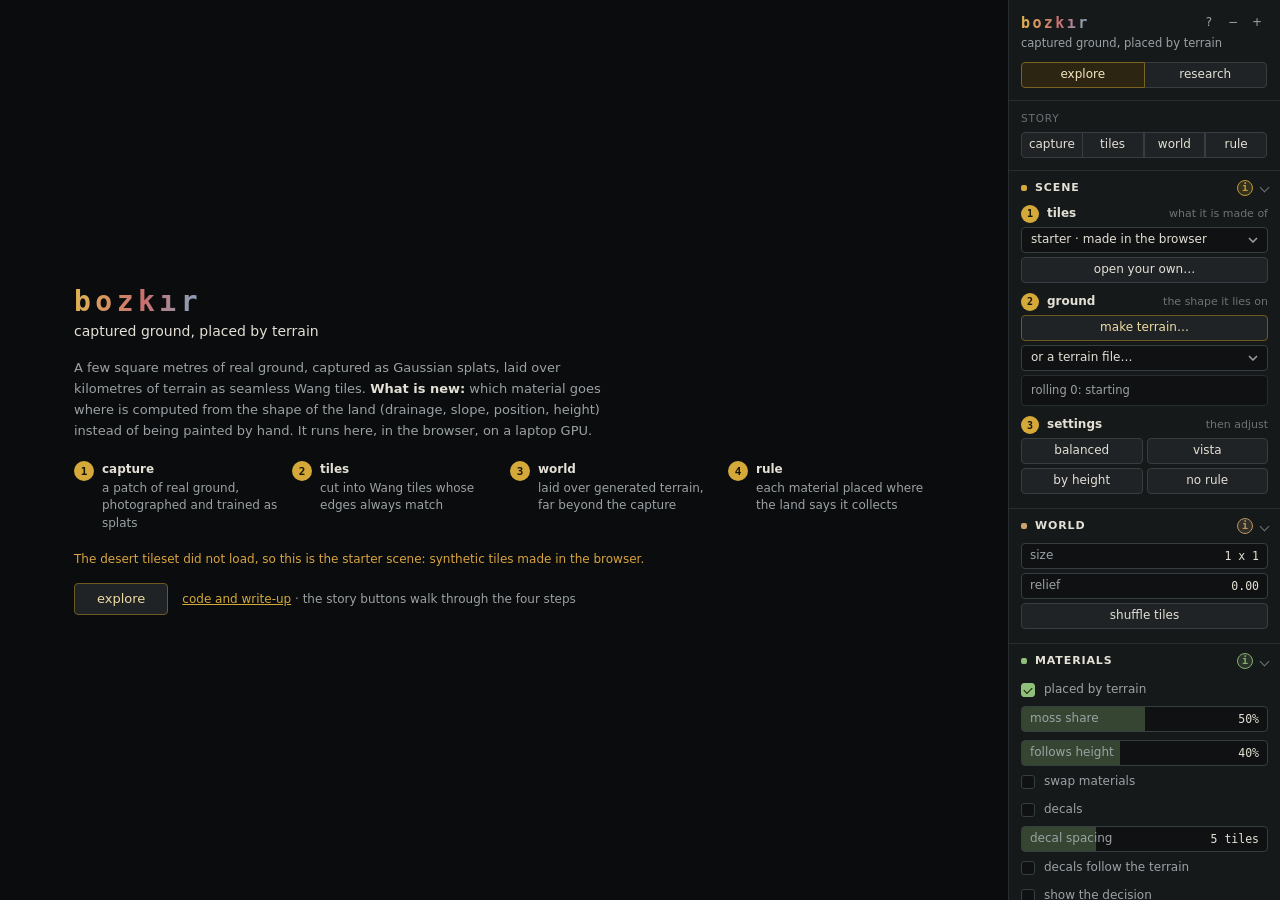
==== commit 2bb08b77: "desert13: frames, centre pool, edge-centred Wang patches, blend by spot - Wang patches sit on the ed" ====
--- a/web/index.html
+++ b/web/index.html
@@ -657,10 +657,15 @@
                         <input type="range" id="classbalance" min="0.05" max="0.95" step="0.05" value="0.5">
                         <label><span id="classbalancelbl">share</span><b id="classbalancen">50%</b></label>
                     </div>
+                    <div id="classshares"></div>
                     <div class="s" data-info="rule" data-tip="How much altitude counts against shape. 0: shape only. 1: smoothed height only.">
                         <input type="range" id="classaltitude" min="0" max="1" step="0.05" value="0.4">
                         <label>follows height<b id="classaltituden">40%</b></label>
                     </div>
+                    <div class="s adv" data-info="rule" data-tip="How far the height where one material gives way to the next wanders across the world: 0 is one contour everywhere; more lets green climb higher here and sand reach lower there, with islands of each. A tileset that measured its capture starts at what the capture shows.">
+                        <input type="range" id="classwander" min="0" max="1" step="0.05" value="0">
+                        <label>height line wanders<b id="classwandern">0%</b></label>
+                    </div>
                     <div class="s adv" data-info="rule" data-tip="Width of the undecided band. It cannot move the boundary.">
                         <input type="range" id="classsharp" min="0.5" max="6" step="0.5" value="2">
                         <label>decisiveness<b id="classsharpn">2.0</b></label>
@@ -671,10 +676,19 @@
                     </div>
                     <label class="c" data-info="share" data-tip="Which material collects in hollows and channels."><input type="checkbox" id="classswap"> swap materials</label>
                     <label class="c adv" data-info="blend" data-tip="Near a tie, dissolve both materials splat by splat."><input type="checkbox" id="classblend"> blend at boundaries</label>
+                    <label class="c adv" data-info="blend" data-tip="Each spot is one material or the other; only a narrow wobbly strip dissolves, where taller splats win. Off: splat by splat."><input type="checkbox" id="blendspots" checked> blend by spot</label>
+                    <label class="c adv" data-info="blend" data-tip="With frames: next to another material a cell takes the centres of its own whose tone lies nearest that one's, so the two meet in their closest shades. The capture's own centres, ordered; nothing tinted."><input type="checkbox" id="tonegrade" checked> tones meet at boundaries</label>
                     <div class="s adv" data-tip="How undecided a cell must be to blend. Wider costs more draw calls.">
                         <input type="range" id="blendwidth" min="0.05" max="1" step="0.05" value="0.35">
                         <label>blend width<b id="blendwidthn">0.35</b></label>
                     </div>
+                    <label class="c" data-info="decals" data-tip="Distinct pieces of the capture, a shrub and its shadow, set into a few plain tiles. Needs a tileset made with scripts/decals.py."><input type="checkbox" id="decals"> decals</label>
+                    <div class="s" data-info="decals" data-tip="At most one decal per block of this many tiles each way; the same decal is never placed near itself.">
+                        <input type="range" id="decalspacing" min="2" max="12" step="1" value="5">
+                        <label>decal spacing<b id="decalspacingn">5 tiles</b></label>
+                    </div>
+                    <label class="c" data-info="decals" data-tip="More decals where the land is turning to the other material, fewer out in the open, and neighbours alike."><input type="checkbox" id="decalterrain"> decals follow the terrain</label>
+                    <div class="out adv" id="decalnote">—</div>
                     <label class="c" data-info="decision" data-tip="Paints the class the rule chose over each cell, grey where it was nearly a tie."><input type="checkbox" id="classview"> show the decision</label>
                     <div class="out adv" id="classnote">—</div>
                 </div>
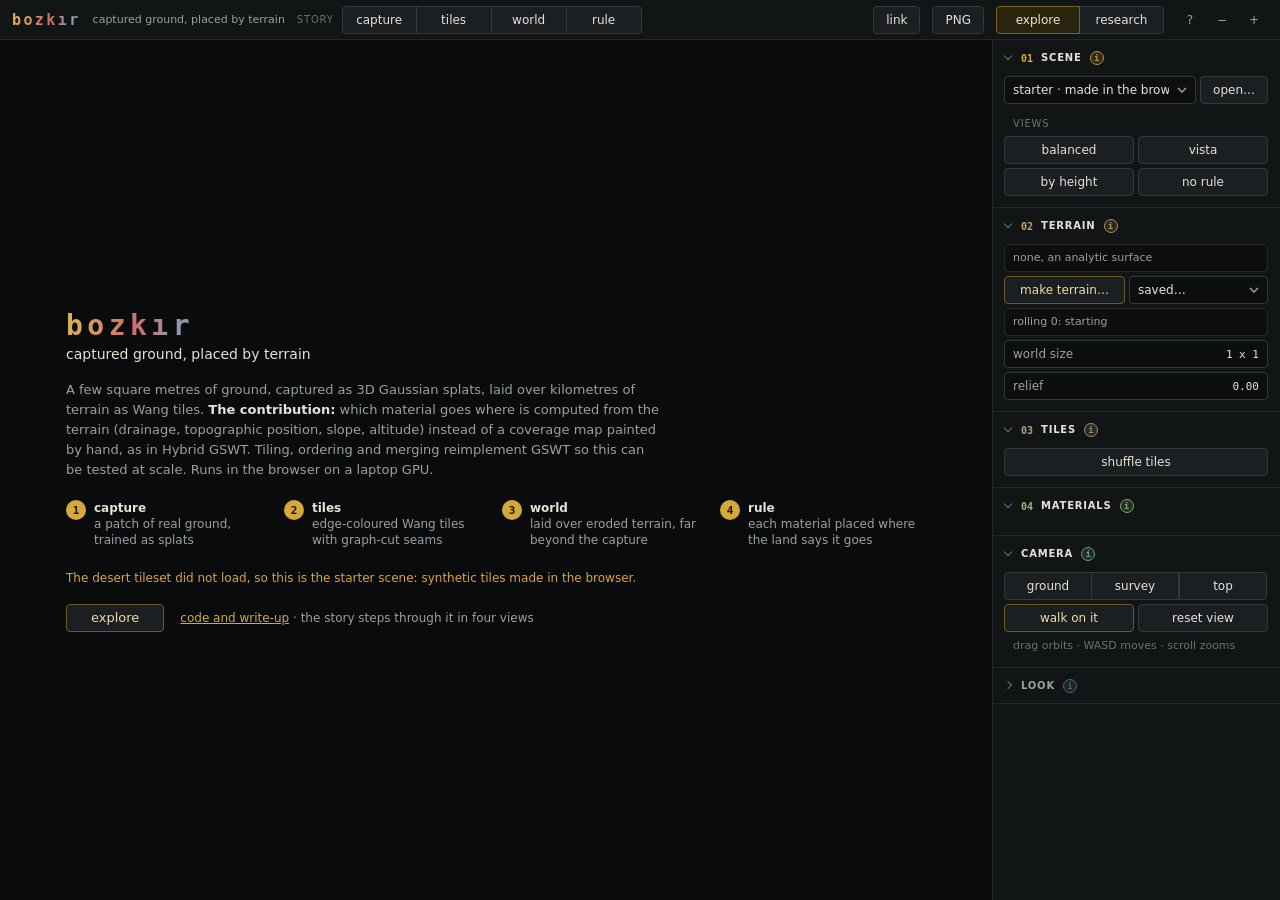
==== commit 199c393d: "Ship the final desert tileset; new viewer UI, module splits, cleanup" ====
--- a/web/index.html
+++ b/web/index.html
@@ -7,497 +7,34 @@
     <title>bozkır · captured ground, placed by terrain</title>
     <link rel="icon" href="icon.png" type="image/png">
     <meta name="description" content="Kilometres of terrain from a few square metres of captured Gaussian-splat ground, with materials placed by the shape of the land. Runs in the browser.">
-    <style>
-        /* One spacing unit (4px), one row height, one radius. Explore and
-           Research share the layout; Research only reveals rows (.adv). */
-        :root {
-            --bg: #0b0d0e;
-            --panel: #16191a;
-            --raised: #1f2325;
-            --sunken: #0f1112;
-            --line: #272d30;
-            --edge: #363e42;
-            --text: #e4e0d6;
-            --dim: #9ba2a5;
-            --faint: #6b7376;
-            --accent: #d4a93a;
-            --accent-bg: #2c2512;
-            --ui: "Segoe UI", system-ui, -apple-system, "Helvetica Neue", Arial, sans-serif;
-            --mono: ui-monospace, "Cascadia Mono", Consolas, Menlo, monospace;
-            --fs: 12px;
-            --row: calc(var(--fs) + 14px);
-            --gap: 4px;
-            --pad: 12px;
-            --r: 4px;
-            --panel-w: 272px;
-        }
-
-        * { box-sizing: border-box; }
-
-        html, body {
-            margin: 0; height: 100%; overflow: hidden;
-            background: var(--bg); color: var(--text);
-            font: var(--fs)/1.45 var(--ui);
-            -webkit-font-smoothing: antialiased;
-        }
-        b, strong { font-weight: 600; }
-
-        #app { display: flex; height: 100%; }
-        #stage { position: relative; flex: 1; min-width: 0; }
-        #gl { display: block; width: 100%; height: 100%; touch-action: none; }
-
-        #gizmo {
-            position: absolute; right: 12px; top: 12px;
-            width: 84px; height: 84px; pointer-events: none; opacity: .8;
-        }
-        #gizmo text { font: 600 9px var(--mono); }
-
-        /* ------------------------------------------- the intro / loading card */
-
-        #overlay {
-            position: absolute; inset: 0; display: flex; padding: 24px;
-            background: rgba(11, 13, 14, .96); z-index: 60; overflow-y: auto;
-        }
-        #overlay.hidden { display: none; }
-        /* margin:auto rather than centring the flex box, which clips the top
-           when the card is taller than the screen. */
-        .intro { width: min(860px, 100%); margin: auto; color: var(--dim); font-size: 13px; line-height: 1.6; }
-        .intro h1 {
-            margin: 0; font: 600 28px var(--mono); letter-spacing: .16em;
-            background: linear-gradient(100deg, #e0b552, #c96f6f 55%, #7fa8c4);
-            -webkit-background-clip: text; background-clip: text; color: transparent;
-            display: inline-block;
-        }
-        .intro .tag { color: var(--text); font-size: 14px; margin: 2px 0 16px; }
-        .intro .claim { max-width: 66ch; margin: 0 0 20px; }
-        .intro .claim b { color: var(--text); }
-        .strip { display: grid; grid-template-columns: repeat(4, 1fr); gap: 12px; margin: 0 0 18px; }
-        .strip figure { margin: 0; }
-        .strip .ph {
-            aspect-ratio: 4 / 3; border: 1px solid var(--line); border-radius: var(--r);
-            background: var(--sunken) center / cover no-repeat; margin-bottom: 8px;
-        }
-        .strip figcaption { font-size: 12px; line-height: 1.45; }
-        .strip figcaption b { color: var(--text); display: block; margin-bottom: 1px; }
-        /* Until the four pictures exist the strip is text only, numbered. */
-        .strip.noimg .ph { display: none; }
-        .strip figcaption { padding-left: 28px; position: relative; }
-        .strip figcaption::before {
-            content: attr(data-n); position: absolute; left: 0; top: 0;
-            width: 20px; height: 20px; display: grid; place-items: center; line-height: 1;
-            border-radius: 50%; background: var(--accent); color: #1a1605;
-            font: 700 11px var(--mono);
-        }
-        .intro .foot { display: flex; align-items: center; gap: 14px; flex-wrap: wrap; }
-        .intro .foot a { color: var(--accent); }
-        #bar { flex: 1; min-width: 160px; height: 2px; background: var(--edge); border-radius: 1px; }
-        #bar i { display: block; height: 100%; width: 0; border-radius: 1px;
-                 background: var(--accent); transition: width .2s; }
-        #loadnote { font-size: 12px; min-width: 18ch; }
-        #introgo { width: auto; padding: 0 22px; height: 32px; display: none; }
-        #overlay.ready #introgo { display: inline-block; }
-        #overlay.ready #bar, #overlay.ready #loadnote { display: none; }
-        .intro .small { font-size: 12px; }
-        .intro .phone { display: none; color: #d9a441; }
-        #loadwarn { color: #d9a441; margin: 0 0 14px; }
-        #loadwarn:empty { display: none; }
-
-        /* ------------------------------------------ things over the canvas */
-
-        .glass {
-            background: rgba(12, 14, 15, .74); border: 1px solid rgba(255, 255, 255, .09);
-            border-radius: var(--r); backdrop-filter: blur(6px);
-        }
-        #hud {
-            position: absolute; left: 12px; top: 12px; z-index: 10;
-            display: none; padding: 8px 10px; min-width: 220px;
-            font: 11px/1.6 var(--mono); pointer-events: none;
-        }
-        body.expert #hud { display: block; }
-        #hud div { display: flex; justify-content: space-between; gap: 14px; }
-        #hud span:first-child { color: var(--dim); }
-        #hud span:last-child { text-align: right; max-width: 170px; }
-
-        #card {
-            position: absolute; left: 12px; bottom: 12px; z-index: 10;
-            padding: 10px 12px; width: 250px; font-size: 12px; line-height: 1.5;
-        }
-        #card:empty { display: none; }
-        #card .t { color: var(--text); font-weight: 600; margin-bottom: 6px; padding-right: 16px; }
-        #card .m { display: flex; align-items: center; gap: 8px; color: var(--dim); }
-        #card .m + .m { margin-top: 2px; }
-        #card .m i { width: 10px; height: 10px; border-radius: 2px; flex: none;
-                     box-shadow: inset 0 0 0 1px rgba(255, 255, 255, .2); }
-        #card .m b { color: var(--text); font-weight: 600; font-variant-numeric: tabular-nums; }
-        #card .m .role { margin-left: auto; color: var(--faint); font-size: 11px; }
-        #card .d { color: var(--dim); margin-top: 6px; font-size: 11px; }
-        #card .d.warn { color: #d9a441; }
-        #card .scale { margin-top: 8px; display: flex; align-items: center; gap: 8px;
-                       color: var(--dim); font: 11px var(--mono); }
-        #card .scale i { display: block; height: 6px; border: 1px solid var(--text); border-top: 0; }
-        #card .hide {
-            position: absolute; top: 6px; right: 6px; width: 20px; height: 20px;
-            padding: 0; border: 0; background: none; color: var(--faint); font-size: 14px;
-        }
-        #card .hide:hover { color: var(--text); background: none; }
-        body.figure #card, body.figure #hud, body.figure #caption { display: none; }
-        body.story #card { display: none; }
-
-        #caption {
-            position: absolute; left: 50%; bottom: 14px; transform: translateX(-50%);
-            z-index: 11; width: min(560px, calc(100% - 24px)); padding: 12px 14px;
-            font-size: 13px; line-height: 1.55; display: none;
-            border-color: rgba(212, 169, 58, .35);
-        }
-        #caption.on { display: block; }
-        #caption b { color: var(--accent); }
-        #caption .nav { display: flex; gap: var(--gap); margin-top: 10px; justify-content: flex-end; }
-        #caption .nav button { width: auto; padding: 0 12px; }
-
-        #busy {
-            position: absolute; left: 50%; top: 12px; transform: translateX(-50%);
-            z-index: 40; display: none; padding: 6px 12px; font-size: 12px; white-space: nowrap;
-        }
-        #hint {
-            position: absolute; left: 50%; top: 12px; transform: translateX(-50%);
-            z-index: 9; padding: 6px 12px; font-size: 12px; color: var(--dim);
-            transition: opacity 1.2s; pointer-events: none; white-space: nowrap;
-        }
-        #hint.gone { opacity: 0; }
-
-        /* ------------------------------------------------ the info drawer */
-
-        #info {
-            position: absolute; top: 0; right: 0; bottom: 0; z-index: 50;
-            width: min(380px, 92%); background: var(--panel);
-            border-left: 1px solid var(--line); box-shadow: -10px 0 30px rgba(0, 0, 0, .45);
-            display: none; flex-direction: column;
-        }
-        #info.open { display: flex; }
-        #info .ih {
-            display: flex; align-items: center; gap: var(--gap);
-            padding: 10px var(--pad); border-bottom: 1px solid var(--line);
-        }
-        #info .ih button { width: auto; padding: 0 10px; }
-        #info .ih .x { margin-left: auto; width: var(--row); padding: 0; }
-        #infobody { overflow-y: auto; padding: 16px 18px 24px; font-size: 13px; line-height: 1.6; }
-        #infobody h2 { margin: 0 0 6px; font-size: 16px; font-weight: 600; color: var(--text); }
-        #infobody .lead { color: var(--text); margin: 0 0 12px; }
-        #infobody p { color: #c2beb4; margin: 0 0 12px; }
-        #infobody img { width: 100%; border-radius: var(--r); border: 1px solid var(--line); margin: 2px 0 12px; }
-        #infobody .src { font-size: 12px; color: var(--dim); border-top: 1px solid var(--line);
-                         padding-top: 10px; margin-top: 4px; }
-        #infobody .src div + div { margin-top: 4px; }
-        #infobody .see { margin-top: 16px; font-size: 11px; color: var(--faint);
-                         text-transform: uppercase; letter-spacing: .08em; }
-        #infobody .links { display: flex; flex-wrap: wrap; gap: var(--gap); margin-top: 6px; }
-        #infobody .links button { width: auto; padding: 0 10px; }
-        #infobody .grp { margin: 14px 0 6px; font-size: 11px; color: var(--faint);
-                         text-transform: uppercase; letter-spacing: .08em; }
-        #infobody .grp:first-child { margin-top: 0; }
-        #infobody .idx button {
-            display: block; width: 100%; height: 28px; text-align: left; padding: 0 8px;
-            background: none; border: 0; border-radius: var(--r); color: #c2beb4;
-        }
-        #infobody .idx button:hover { background: var(--raised); color: var(--text); }
-        #infobody code, #infobody .src code { font: 12px var(--mono); color: var(--accent); }
-
-        /* ------------------------------------------------ the floating tip */
-
-        #tip {
-            position: fixed; z-index: 80; max-width: 260px; padding: 8px 10px;
-            background: #0d0f10; color: var(--text); border: 1px solid var(--edge);
-            border-radius: var(--r); font-size: 12px; line-height: 1.45;
-            box-shadow: 0 6px 20px rgba(0, 0, 0, .55); pointer-events: none;
-            opacity: 0; transition: opacity .12s; white-space: pre-line;
-        }
-        #tip.on { opacity: 1; }
-        #tip .more { display: block; margin-top: 5px; color: var(--faint); font-size: 11px; }
-        #tip kbd { font: 10px var(--mono); padding: 0 4px; border: 1px solid var(--edge);
-                   border-radius: 3px; color: var(--dim); }
-
-        /* ---------------------------------------------------- the panel */
-
-        #panel {
-            width: var(--panel-w); flex: none; background: var(--panel);
-            border-left: 1px solid var(--line);
-            overflow-y: auto; overscroll-behavior: contain; padding-bottom: 32px;
-        }
-        #panel::-webkit-scrollbar { width: 8px; }
-        #panel::-webkit-scrollbar-thumb { background: #2c3336; border-radius: 4px; }
-
-        /* Drag handle on the panel's left edge, over the canvas so it takes
-           no layout space. */
-        #grip {
-            position: absolute; top: 0; bottom: 0; width: 7px;
-            right: var(--panel-w); z-index: 30; cursor: ew-resize;
-        }
-        #grip::after {
-            content: ""; position: absolute; inset: 0 3px;
-            background: transparent; transition: background .12s;
-        }
-        #grip:hover::after, body.sizing #grip::after { background: var(--accent); }
-        body.sizing { cursor: ew-resize; user-select: none; }
-        body.sizing #gl { pointer-events: none; }
-
-        .head {
-            padding: 12px var(--pad); border-bottom: 1px solid var(--line);
-            position: sticky; top: 0; background: var(--panel); z-index: 5;
-        }
-        .head .top { display: flex; align-items: center; gap: 8px; }
-        .head .brand {
-            font: 600 15px var(--mono); letter-spacing: .16em;
-            /* Sunrise over flat ground, which is what the word means. */
-            background: linear-gradient(100deg, #e0b552, #c96f6f 55%, #7fa8c4);
-            -webkit-background-clip: text; background-clip: text; color: transparent;
-        }
-        .head .tools { margin-left: auto; display: flex; gap: 2px; }
-        .head .tools button {
-            width: 22px; height: 22px; padding: 0; font-size: 12px; color: var(--dim);
-            background: none; border-color: transparent;
-        }
-        .head .tools button:hover { color: var(--text); background: var(--raised); border-color: var(--edge); }
-        .head .tagline { color: var(--dim); font-size: 11.5px; margin: 1px 0 10px; }
-
-        /* Segmented controls: modes, story, views, presets. */
-        .seg { display: grid; grid-auto-flow: column; grid-auto-columns: 1fr; }
-        .seg.two { grid-auto-flow: row; grid-template-columns: 1fr 1fr; gap: var(--gap); }
-        .seg:not(.two) > button { border-radius: 0; margin-left: -1px; }
-        .seg:not(.two) > button:first-child { border-radius: var(--r) 0 0 var(--r); margin-left: 0; }
-        .seg:not(.two) > button:last-child { border-radius: 0 var(--r) var(--r) 0; }
-        .seg > button { position: relative; white-space: nowrap; overflow: hidden; text-overflow: ellipsis; padding: 0 4px; }
-        .seg > button:hover, .seg > button.on { z-index: 1; }
-        #expert { display: none; }
-
-        .story { padding: 10px var(--pad) 12px; border-bottom: 1px solid var(--line); }
-        .lbl { color: var(--faint); font-size: 10.5px; letter-spacing: .08em;
-               text-transform: uppercase; margin-bottom: 6px; }
-
-        /* Sections */
-        details { border-bottom: 1px solid var(--line); --c: var(--dim); }
-        summary {
-            height: 34px; padding: 0 var(--pad); cursor: pointer; list-style: none; user-select: none;
-            display: flex; align-items: center; gap: 8px;
-            color: var(--dim); font-size: 11px; font-weight: 600; letter-spacing: .08em; text-transform: uppercase;
-        }
-        summary::-webkit-details-marker { display: none; }
-        summary::before {
-            content: ""; width: 6px; height: 6px; border-radius: 2px; background: var(--c);
-            opacity: .55; flex: none;
-        }
-        summary::after {
-            content: ""; width: 6px; height: 6px; margin-left: auto; flex: none;
-            border-right: 1.5px solid var(--faint); border-bottom: 1.5px solid var(--faint);
-            transform: rotate(-45deg); transition: transform .12s;
-        }
-        details[open] > summary { color: var(--text); }
-        details[open] > summary::before { opacity: 1; }
-        details[open] > summary::after { transform: rotate(45deg); }
-        summary:hover { color: var(--text); background: rgba(255, 255, 255, .02); }
-        .body { padding: 0 var(--pad) 14px; display: flex; flex-direction: column; gap: var(--gap); }
-        .body > .gap { height: 4px; }
-        .sub {
-            color: var(--faint); font-size: 10.5px; letter-spacing: .08em; text-transform: uppercase;
-            margin-top: 8px;
-        }
-        .divider {
-            display: none; padding: 16px var(--pad) 6px; color: var(--faint); font-size: 10.5px;
-            letter-spacing: .12em; text-transform: uppercase; border-bottom: 1px solid var(--line);
-        }
-        body.expert .divider { display: block; }
-
-        /* Research-only rows; !important because rows set their own display. */
-        body:not(.expert) .adv { display: none !important; }
-
-        /* The scene section's three steps. */
-        .step { display: flex; align-items: center; gap: 8px; margin-top: 6px; }
-        .step:first-child { margin-top: 0; }
-        .step-n {
-            width: 18px; height: 18px; display: grid; place-items: center; line-height: 1; flex: none;
-            border-radius: 50%; background: var(--accent); color: #1a1605; font: 700 10px var(--mono);
-        }
-        .step-t { color: var(--text); font-weight: 600; }
-        .step-h { color: var(--faint); font-size: 11px; margin-left: auto; }
-
-        /* A read-only row: label left, value right. */
-        .r { display: flex; align-items: center; justify-content: space-between; height: 20px; gap: 8px; }
-        .r > span:first-child { color: var(--dim); white-space: nowrap; }
-        .r > .v { color: var(--text); text-align: right; overflow: hidden; text-overflow: ellipsis;
-                  font: 11px var(--mono); }
-
-        /* Slider with its label and value written on it (Blender style). The
-           filled part comes from JS via --f. */
-        .s { position: relative; height: var(--row); }
-        .s input[type=range] {
-            position: absolute; inset: 0; width: 100%; height: 100%; margin: 0;
-            -webkit-appearance: none; appearance: none; cursor: ew-resize;
-            background: linear-gradient(to right,
-                color-mix(in srgb, var(--c) 30%, var(--sunken)) 0 calc(var(--f, 0) * 1%),
-                var(--sunken) calc(var(--f, 0) * 1%) 100%);
-            border: 1px solid var(--edge); border-radius: var(--r);
-        }
-        .s input[type=range]:hover { border-color: #4a5357; }
-        /* No thumb: the filled part is the value, and a line crossed the label. */
-        .s input[type=range]::-webkit-slider-thumb {
-            -webkit-appearance: none; width: 1px; height: calc(var(--row) - 2px); background: transparent;
-        }
-        .s input[type=range]::-moz-range-thumb {
-            width: 1px; height: calc(var(--row) - 2px); border: 0; background: transparent;
-        }
-        .s input[type=range]:focus-visible { outline: 1px solid var(--c); outline-offset: 1px; }
-        .s input[type=range]:disabled { opacity: .45; cursor: default; }
-        .s label {
-            position: absolute; inset: 0; display: flex; align-items: center;
-            justify-content: space-between; gap: 8px; padding: 0 9px;
-            pointer-events: none; color: var(--dim);
-        }
-        .s label b { color: var(--text); font: 400 11.5px var(--mono); }
-
-        button {
-            height: var(--row); width: 100%; padding: 0 8px; margin: 0;
-            font: inherit; color: var(--text); background: var(--raised);
-            border: 1px solid var(--edge); border-radius: var(--r); cursor: pointer;
-        }
-        button:hover { background: #283032; border-color: #4a5357; }
-        button:active { background: #1a1e20; }
-        button:disabled { opacity: .45; cursor: default; }
-        button.on { background: var(--accent-bg); border-color: #7a6320; color: #f3e6bf; }
-        button.primary { border-color: #6d5a22; color: #f0dca4; }
-        button.primary:hover { background: var(--accent-bg); }
-        .cols { display: flex; gap: var(--gap); }
-
-        /* Checkbox rows with a drawn box, the same size everywhere. */
-        label.c {
-            display: flex; align-items: center; gap: 9px; height: 24px;
-            color: var(--dim); cursor: pointer;
-        }
-        label.c:hover { color: var(--text); }
-        input[type=checkbox] {
-            -webkit-appearance: none; appearance: none; margin: 0; flex: none;
-            width: 14px; height: 14px; border: 1px solid var(--edge); border-radius: 3px;
-            background: var(--sunken); display: grid; place-content: center; cursor: pointer;
-        }
-        input[type=checkbox]::after {
-            content: ""; width: 7px; height: 4px; margin-top: -2px;
-            border-left: 1.5px solid #1a1605; border-bottom: 1.5px solid #1a1605;
-            transform: rotate(-45deg); opacity: 0;
-        }
-        input[type=checkbox]:checked { background: var(--c, var(--accent)); border-color: var(--c, var(--accent)); }
-        input[type=checkbox]:checked::after { opacity: 1; }
-        label.c:hover input[type=checkbox] { border-color: #4a5357; }
-
-        select {
-            height: var(--row); width: 100%; padding: 0 26px 0 9px; font: inherit;
-            color: var(--text); background: var(--sunken); border: 1px solid var(--edge);
-            border-radius: var(--r); cursor: pointer; -webkit-appearance: none; appearance: none;
-            background-image: url("data:image/svg+xml,%3Csvg xmlns='http://www.w3.org/2000/svg' width='10' height='6'%3E%3Cpath d='M1 1l4 4 4-4' fill='none' stroke='%239ba2a5' stroke-width='1.5'/%3E%3C/svg%3E");
-            background-repeat: no-repeat; background-position: right 9px center;
-        }
-        select:hover { border-color: #4a5357; }
-        select option { background: var(--panel); }
-
-        .out {
-            background: var(--sunken); border: 1px solid var(--line); border-radius: var(--r);
-            padding: 6px 9px; color: var(--dim); font-size: 11.5px; line-height: 1.5;
-            word-break: break-word; white-space: pre-line;
-        }
-        .out:empty { display: none; }
-        .note { color: var(--faint); font-size: 11px; line-height: 1.45; }
-
-        code { font-family: var(--mono); color: var(--accent); }
-
-        /* The info mark on section headers, in the section's own colour. */
-        summary .i {
-            width: 16px; height: 16px; flex: none; margin-left: auto;
-            display: inline-grid; place-items: center;
-            border-radius: 50%; border: 1px solid var(--c);
-            background: color-mix(in srgb, var(--c) 18%, transparent);
-            color: var(--c);
-            font: 700 10px/1 var(--mono); font-style: normal;
-            text-transform: none; letter-spacing: 0;
-            opacity: .75; transition: opacity .12s, background .12s; cursor: help;
-        }
-        summary:has(.i)::after { margin-left: 0; }
-        details[open] > summary .i { opacity: .9; }
-        summary .i:hover { opacity: 1; background: color-mix(in srgb, var(--c) 35%, transparent); }
-
-        /* The terrain window */
-        #terrainwin {
-            width: min(720px, 92vw); padding: 0; border: 1px solid var(--edge);
-            border-radius: 6px; background: var(--panel); color: var(--text);
-        }
-        #terrainwin::backdrop { background: rgba(8, 10, 11, .6); }
-        .tw-head {
-            display: flex; justify-content: space-between; align-items: center;
-            padding: 10px 14px; border-bottom: 1px solid var(--line);
-            font-size: 11px; font-weight: 600; letter-spacing: .08em; text-transform: uppercase; color: var(--dim);
-        }
-        .tw-head button { width: var(--row); padding: 0; }
-        .tw-cards { display: grid; grid-template-columns: 1fr; gap: 12px; padding: 14px; }
-        .tw-group-head { color: var(--faint); font-size: 10.5px; letter-spacing: .08em;
-                         text-transform: uppercase; margin: 0 0 6px 2px; }
-        .tw-group-row { display: grid; grid-template-columns: repeat(5, 1fr); gap: 8px; }
-        .tw-card {
-            display: flex; flex-direction: column; align-items: center; gap: 5px;
-            padding: 5px 5px 6px; border: 1px solid var(--line); border-radius: var(--r);
-            background: var(--sunken); cursor: pointer; color: var(--dim); font-size: 11.5px;
-        }
-        .tw-card:hover { border-color: #4a5357; color: var(--text); }
-        .tw-card.on { border-color: var(--accent); color: #fff; }
-        .tw-card canvas { width: 100%; aspect-ratio: 1; border-radius: 3px; background: #1b1e1f; }
-        .tw-row { display: flex; align-items: center; gap: var(--gap); padding: 0 14px 10px; flex-wrap: wrap; }
-        .tw-row > * { width: auto; }
-        .tw-row label { color: var(--dim); margin: 0 4px 0 6px; }
-        .tw-row label:first-child { margin-left: 0; }
-        .tw-row button { padding: 0 10px; }
-        .tw-row #genseed {
-            width: 6em; height: var(--row); padding: 0 8px; font: 12px var(--mono);
-            color: var(--text); background: var(--sunken); border: 1px solid var(--edge); border-radius: var(--r);
-        }
-        .tw-row #gensize { width: 5.5em; }
-        .tw-row .go { margin-left: auto; padding: 0 18px; }
-        .tw-note { padding: 0 14px 10px; color: var(--faint); font-size: 11.5px; }
-        .tw-recent-head { padding: 10px 14px 6px; color: var(--faint); border-top: 1px solid var(--line);
-                          font-size: 10.5px; letter-spacing: .08em; text-transform: uppercase; }
-        .tw-recent { display: flex; flex-wrap: wrap; gap: var(--gap); padding: 0 14px 14px; color: var(--faint); }
-        .tw-recent button { width: auto; padding: 0 10px; }
-
-        /* Figure mode: the canvas is the whole picture. */
-        #figexit {
-            position: absolute; top: 12px; right: 12px; z-index: 40; display: none;
-            width: auto; padding: 0 12px; font-size: 12px; transition: opacity .6s;
-            background: rgba(12, 14, 15, .74);
-        }
-        body.figure #figexit { display: block; }
-        body.figure #figexit.faded { opacity: .15; }
-        body.figure #figexit:hover { opacity: 1; }
-        body.figure #panel, body.figure #grip, body.figure #gizmo { display: none; }
-
-        #drophint { position: fixed; inset: 0; display: none; z-index: 70;
-            align-items: center; justify-content: center; pointer-events: none;
-            background: rgba(10, 10, 12, .72); text-align: center; }
-        body.dropping #drophint { display: flex; }
-
-        /* Phones: canvas on top, the panel as a sheet underneath. */
-        @media (max-width: 760px) {
-            #app { flex-direction: column; }
-            #stage { flex: none; height: 58vh; height: 58dvh; }
-            #panel { width: 100%; flex: 1; border-left: 0; border-top: 1px solid var(--line); }
-            #grip { display: none; }
-            #gizmo { width: 60px; height: 60px; }
-            #card { width: 200px; font-size: 11px; padding: 8px 10px; }
-            #caption { top: 12px; bottom: auto; font-size: 12px; }
-            #info { width: 100%; }
-            #hud { min-width: 0; font-size: 10px; }
-            .strip { grid-template-columns: 1fr 1fr; }
-            .intro .phone { display: block; }
-            #overlay { position: fixed; }
-        }
-    </style>
+    <link rel="stylesheet" href="style.css">
 </head>
 
 <body>
     <div id="app">
+        <header id="topbar">
+            <span class="brand">bozkır</span>
+            <span class="tagline">captured ground, placed by terrain</span>
+            <div class="story">
+                <span class="lbl">story</span>
+                <div class="seg" id="chapters"></div>
+            </div>
+            <span class="grow"></span>
+            <span id="sharenote"></span>
+            <button type="button" id="copylink" data-tip="A link that reopens this exact view.">link</button>
+            <button type="button" id="savepng" data-tip="The frame as a PNG at full resolution. Shortcut: P.">PNG</button>
+            <div class="seg" id="modes" role="tablist">
+                <button type="button" id="modeExplore" role="tab" class="on" data-tip="Main controls. M switches.">explore</button>
+                <button type="button" id="modeResearch" role="tab" data-tip="All controls: renderer, ordering, measurement, debug views and live numbers. M switches.">research</button>
+            </div>
+            <input type="checkbox" id="expert">
+            <span class="tools">
+                <button type="button" id="aboutbtn" data-tip="Overview and loading screen.">?</button>
+                <button type="button" id="fsdown" data-tip="Smaller text.">−</button>
+                <button type="button" id="fsup" data-tip="Larger text.">+</button>
+            </span>
+        </header>
+
         <div id="stage">
             <canvas id="gl"></canvas>
             <dialog id="terrainwin">
@@ -525,10 +62,10 @@
                 <div><span>drawn</span><span id="drawn">—</span></div>
                 <div><span>in file</span><span id="n">—</span></div>
                 <div><span>sort</span><span id="sortms">—</span></div>
-                <div><span>resolution</span><span id="resn">100%</span></div>
+                <div><span>res</span><span id="resn">100%</span></div>
                 <div><span>gpu</span><span id="gpuname">—</span></div>
             </div>
-            <div id="card" class="glass"></div>
+            <div id="scale" class="glass"></div>
             <div id="caption" class="glass"></div>
             <div id="hint" class="glass gone"></div>
             <div id="busy" class="glass"></div>
@@ -545,20 +82,21 @@
             </svg>
             <div id="overlay">
                 <div class="intro">
-                    <h1>bozkır</h1>
+                    <h1 class="brand">bozkır</h1>
                     <div class="tag">captured ground, placed by terrain</div>
-                    <p class="claim">A few square metres of real ground, captured as Gaussian splats, laid over kilometres of terrain as seamless Wang tiles.
-                        <b>What is new:</b> which material goes where is computed from the shape of the land (drainage, slope, position, height)
-                        instead of being painted by hand. It runs here, in the browser, on a laptop GPU.</p>
+                    <p class="claim">A few square metres of ground, captured as 3D Gaussian splats, laid over kilometres of terrain as Wang tiles.
+                        <b>The contribution:</b> which material goes where is computed from the terrain (drainage, topographic position, slope, altitude)
+                        instead of a coverage map painted by hand, as in Hybrid GSWT. Tiling, ordering and merging reimplement GSWT so this can be tested at scale.
+                        Runs in the browser on a laptop GPU.</p>
                     <div class="strip noimg">
                         <figure><div class="ph" data-img="img/intro-1.webp"></div>
-                            <figcaption data-n="1"><b>capture</b>a patch of real ground, photographed and trained as splats</figcaption></figure>
+                            <figcaption data-n="1"><b>capture</b>a patch of real ground, trained as splats</figcaption></figure>
                         <figure><div class="ph" data-img="img/intro-2.webp"></div>
-                            <figcaption data-n="2"><b>tiles</b>cut into Wang tiles whose edges always match</figcaption></figure>
+                            <figcaption data-n="2"><b>tiles</b>edge-coloured Wang tiles with graph-cut seams</figcaption></figure>
                         <figure><div class="ph" data-img="img/intro-3.webp"></div>
-                            <figcaption data-n="3"><b>world</b>laid over generated terrain, far beyond the capture</figcaption></figure>
+                            <figcaption data-n="3"><b>world</b>laid over eroded terrain, far beyond the capture</figcaption></figure>
                         <figure><div class="ph" data-img="img/intro-4.webp"></div>
-                            <figcaption data-n="4"><b>rule</b>each material placed where the land says it collects</figcaption></figure>
+                            <figcaption data-n="4"><b>rule</b>each material placed where the land says it goes</figcaption></figure>
                     </div>
                     <p class="phone small">Best on a computer: on a phone it runs, slowly, at reduced resolution.</p>
                     <p id="loadwarn" class="small"></p>
@@ -566,7 +104,7 @@
                         <div id="bar"><i></i></div>
                         <span id="loadnote">starting…</span>
                         <button type="button" id="introgo" class="primary">explore</button>
-                        <span class="small"><a href="https://github.com/husmen8/bozkir" target="_blank" rel="noopener">code and write-up</a> · the story buttons walk through the four steps</span>
+                        <span class="small"><a href="https://github.com/husmen8/bozkir" target="_blank" rel="noopener">code and write-up</a> · the story steps through it in four views</span>
                     </div>
                 </div>
             </div>
@@ -575,122 +113,104 @@
         <div id="grip"></div>
 
         <div id="panel">
-            <div class="head">
-                <div class="top">
-                    <span class="brand">bozkır</span>
-                    <span class="tools">
-                        <button id="aboutbtn" data-tip="What this is.">?</button>
-                        <button id="fsdown" data-tip="Smaller text.">−</button>
-                        <button id="fsup" data-tip="Larger text.">+</button>
-                    </span>
-                </div>
-                <div class="tagline">captured ground, placed by terrain</div>
-                <div class="seg" role="tablist">
-                    <button type="button" id="modeExplore" role="tab" class="on" data-tip="The essentials. M switches.">explore</button>
-                    <button type="button" id="modeResearch" role="tab" data-tip="Every control, the renderer's switches, measurement and debug views, and live numbers. M switches.">research</button>
-                </div>
-                <input type="checkbox" id="expert">
-            </div>
-
-            <div class="story">
-                <div class="lbl">story</div>
-                <div class="seg" id="chapters"></div>
-            </div>
-
             <details open style="--c:#d4a93a">
-                <summary data-info="tileset">scene</summary>
-                <div class="body">
-                    <div class="step"><span class="step-n">1</span><span class="step-t">tiles</span><span class="step-h">what it is made of</span></div>
-                    <select id="scenepick" data-tip="Tilesets on this server. The starter is made in the browser."><option value="">tileset…</option></select>
-                    <button type="button" id="fileopen" data-tip="A .zip, or a .splat with its .json. Dropping them on the page works too.">open your own…</button>
+                <summary data-info="tileset"><span class="n">01</span>scene<span class="k" id="kscene"></span></summary>
+                <div class="body">
+                    <div class="cols">
+                        <select id="scenepick" data-tip="Tilesets on this server. The starter is made in the browser."><option value="">tileset…</option></select>
+                        <button type="button" id="fileopen" class="fit" data-tip="A .zip, or a .splat with its .json. Dropping them on the page works too.">open…</button>
+                    </div>
                     <input type="file" id="file" accept=".splat,.json,.zip" multiple hidden>
-
-                    <div class="step"><span class="step-n">2</span><span class="step-t">ground</span><span class="step-h">the shape it lies on</span></div>
-                    <button type="button" id="terrainopen" class="primary" data-info="terrain" data-tip="Nineteen landforms, any seed, previewed in this tileset's materials.">make terrain…</button>
-                    <select id="heightpick" data-tip="A saved height field. Any terrain works with any tileset."><option value="">or a terrain file…</option></select>
+                    <div id="facts" class="facts"></div>
+                    <div class="sub" data-info="presets">views</div>
+                    <div id="presetchips" class="seg two" data-info="presets"></div>
+                </div>
+            </details>
+
+            <details open style="--c:#c9a26e">
+                <summary data-info="terrain"><span class="n">02</span>terrain<span class="k" id="kterrain"></span></summary>
+                <div class="body">
+                    <div class="out" id="fieldnote">none, an analytic surface</div>
+                    <div class="cols">
+                        <button type="button" id="terrainopen" class="primary" data-info="terrain" data-tip="Nineteen landforms, any seed, previewed in this tileset's materials.">make terrain…</button>
+                        <select id="heightpick" data-tip="A saved height field. Any terrain works with any tileset."><option value="">saved…</option></select>
+                    </div>
                     <div class="out" id="genstatus"></div>
-
-                    <div class="step"><span class="step-n">3</span><span class="step-t">settings</span><span class="step-h">then adjust</span></div>
-                    <div id="presetchips" class="seg two" data-info="presets"></div>
-                </div>
-            </details>
-
-            <details open style="--c:#c9a26e">
-                <summary data-info="world">world</summary>
-                <div class="body">
-                    <div class="s" data-tip="Tiles across the world.">
+                    <div class="s" data-info="world" data-tip="Cells across the world, each one tile.">
                         <input type="range" id="grid" min="1" max="256" step="1" value="1" disabled>
-                        <label>size<b id="gridn">1 x 1</b></label>
-                    </div>
-                    <div class="s" data-info="relief" data-tip="How high the terrain rises.">
+                        <label>world size<b id="gridn">1 x 1</b></label>
+                    </div>
+                    <div class="s" data-info="relief" data-tip="Height of the terrain, as a multiple of its own relief.">
                         <input type="range" id="relief" min="0" max="2" step="0.02" value="0">
                         <label>relief<b id="reliefn">0.00</b></label>
                     </div>
-                    <div class="s adv" data-info="relief" data-tip="Tiles one height field spans. Below the world size, landforms repeat.">
+                    <div class="s adv" data-info="relief" data-tip="Cells one height field spans. Below the world size, landforms repeat (mirrored).">
                         <input type="range" id="reliefscale" min="2" max="256" step="1" value="6">
                         <label>relief scale<b id="reliefscalen">6</b></label>
                     </div>
-                    <label class="c adv" data-info="detail" data-tip="Tile-scale creases on steep ground and crests."><input type="checkbox" id="detailon" checked> detail relief</label>
-                    <div class="s adv">
+                    <label class="c adv" data-info="detail" data-tip="Ridged noise at tile scale, masked to steep slopes and convex crests."><input type="checkbox" id="detailon" checked> detail relief</label>
+                    <div class="s adv" data-info="detail" data-tip="Strength of the detail relief.">
                         <input type="range" id="detailamt" min="0.25" max="3" step="0.05" value="1">
                         <label>detail<b id="detailamtn">1.00</b></label>
                     </div>
-                    <div class="s adv" data-tip="Fewer tiles make repetition easier to see. Only for sets that are not Wang sets.">
-                        <input type="range" id="used" min="1" max="16" step="1" value="16" disabled>
-                        <label>tiles used<b id="usedn">—</b></label>
-                    </div>
+                </div>
+            </details>
+
+            <details open style="--c:#b8a07a">
+                <summary data-info="tiles"><span class="n">03</span>tiles<span class="k" id="ktiles"></span></summary>
+                <div class="body">
+                    <div class="out adv" id="wangnote">—</div>
+                    <button id="reseed" data-tip="Another random choice among the tiles that fit each cell's edges.">shuffle tiles</button>
                     <div class="s adv" data-tip="Turns the layout off the world axes.">
                         <input type="range" id="gridangle" min="0" max="45" step="1" value="0">
                         <label>grid angle<b id="gridanglen">0°</b></label>
                     </div>
-                    <button id="reseed" data-tip="Another random choice among the tiles that fit.">shuffle tiles</button>
-                    <div class="out adv" id="fieldnote">none, an analytic surface</div>
-                    <div class="out adv" id="wangnote">—</div>
+                    <div class="s adv" data-needs="nowang" data-tip="Fewer tiles make repetition easier to see.">
+                        <input type="range" id="used" min="1" max="16" step="1" value="16" disabled>
+                        <label>tiles used<b id="usedn">—</b></label>
+                    </div>
                 </div>
             </details>
 
             <details open style="--c:#8fbf7a">
-                <summary data-info="rule">materials</summary>
-                <div class="body">
-                    <label class="c" data-info="rule" data-tip="Each tile's material from the shape of the ground. Off: at random, the baseline."><input type="checkbox" id="classrule" checked> placed by terrain</label>
-                    <div class="s" data-info="share" data-tip="How much of the world this material covers. The rule decides where.">
+                <summary data-info="rule"><span class="n">04</span>materials<span class="k" id="kmaterials"></span></summary>
+                <div class="body">
+                    <div class="note" data-needs="single">One material: there is nothing to place.</div>
+                    <label class="c" data-needs="multi" data-info="rule" data-tip="Each cell's material from the terrain: drainage or sediment, topographic position, slope, altitude. Off: at random, the baseline."><input type="checkbox" id="classrule" checked> placed by terrain</label>
+                    <div class="s" data-needs="two" data-info="share" data-tip="How much of the world this material covers. The rule decides where.">
                         <input type="range" id="classbalance" min="0.05" max="0.95" step="0.05" value="0.5">
                         <label><span id="classbalancelbl">share</span><b id="classbalancen">50%</b></label>
                     </div>
-                    <div id="classshares"></div>
-                    <div class="s" data-info="rule" data-tip="How much altitude counts against shape. 0: shape only. 1: smoothed height only.">
+                    <div id="classshares" data-needs="many"></div>
+                    <div class="s" data-needs="multi" data-info="rule" data-tip="How much altitude counts against shape. 0: shape only. 1: smoothed height only.">
                         <input type="range" id="classaltitude" min="0" max="1" step="0.05" value="0.4">
                         <label>follows height<b id="classaltituden">40%</b></label>
                     </div>
-                    <div class="s adv" data-info="rule" data-tip="How far the height where one material gives way to the next wanders across the world: 0 is one contour everywhere; more lets green climb higher here and sand reach lower there, with islands of each. A tileset that measured its capture starts at what the capture shows.">
+                    <div class="s adv" data-needs="multi" data-info="rule" data-tip="How far the height at which one material gives way to the next wanders across the world: fractal noise from hill scale down to two cells. 0: one contour everywhere. A tileset that measured its capture starts at what the capture shows.">
                         <input type="range" id="classwander" min="0" max="1" step="0.05" value="0">
                         <label>height line wanders<b id="classwandern">0%</b></label>
                     </div>
-                    <div class="s adv" data-info="rule" data-tip="Width of the undecided band. It cannot move the boundary.">
+                    <div class="s adv" data-needs="multi" data-info="rule" data-tip="Width of the undecided band. It cannot move the boundary.">
                         <input type="range" id="classsharp" min="0.5" max="6" step="0.5" value="2">
                         <label>decisiveness<b id="classsharpn">2.0</b></label>
                     </div>
-                    <div class="s adv" data-info="rule" data-tip="Median filter size in tiles: regions rather than single tiles.">
+                    <div class="s adv" data-needs="multi" data-info="rule" data-tip="Median filter size in cells: regions rather than single cells.">
                         <input type="range" id="classcoherence" min="0" max="6" step="1" value="2">
                         <label>patch size<b id="classcoherencen">2</b></label>
                     </div>
-                    <label class="c" data-info="share" data-tip="Which material collects in hollows and channels."><input type="checkbox" id="classswap"> swap materials</label>
-                    <label class="c adv" data-info="blend" data-tip="Near a tie, dissolve both materials splat by splat."><input type="checkbox" id="classblend"> blend at boundaries</label>
-                    <label class="c adv" data-info="blend" data-tip="Each spot is one material or the other; only a narrow wobbly strip dissolves, where taller splats win. Off: splat by splat."><input type="checkbox" id="blendspots" checked> blend by spot</label>
-                    <label class="c adv" data-info="blend" data-tip="With frames: next to another material a cell takes the centres of its own whose tone lies nearest that one's, so the two meet in their closest shades. The capture's own centres, ordered; nothing tinted."><input type="checkbox" id="tonegrade" checked> tones meet at boundaries</label>
-                    <div class="s adv" data-tip="How undecided a cell must be to blend. Wider costs more draw calls.">
-                        <input type="range" id="blendwidth" min="0.05" max="1" step="0.05" value="0.35">
-                        <label>blend width<b id="blendwidthn">0.35</b></label>
-                    </div>
-                    <label class="c" data-info="decals" data-tip="Distinct pieces of the capture, a shrub and its shadow, set into a few plain tiles. Needs a tileset made with scripts/decals.py."><input type="checkbox" id="decals"> decals</label>
-                    <div class="s" data-info="decals" data-tip="At most one decal per block of this many tiles each way; the same decal is never placed near itself.">
+                    <label class="c" data-needs="multi" data-info="share" data-tip="Which material collects in hollows and channels."><input type="checkbox" id="classswap"> swap materials</label>
+                    <label class="c adv" data-needs="multi" data-info="blend" data-tip="Materials reach into each other along a ragged line; each spot is one material, and only a narrow strip dissolves, where taller splats win."><input type="checkbox" id="classblend"> blend at boundaries</label>
+                    <label class="c adv" data-needs="multi frames" data-info="blend" data-tip="Next to another material a cell takes the centres of its own whose tone lies nearest that one's, so the two meet in their closest shades. Nothing is tinted."><input type="checkbox" id="tonegrade" checked> tones meet at boundaries</label>
+                    <label class="c" data-needs="multi" data-info="decision" data-tip="Paints the material the rule chose over each cell, grey where it was nearly a tie."><input type="checkbox" id="classview"> show the decision</label>
+                    <div class="out adv" data-needs="multi" id="classnote">—</div>
+                    <div class="sub" data-needs="decals" data-info="decals">decals</div>
+                    <label class="c" data-needs="decals" data-info="decals" data-tip="Distinct pieces of the capture, a shrub and its shadow, baked into a few plain tiles (scripts/decals.py)."><input type="checkbox" id="decals"> decals</label>
+                    <div class="s" data-needs="decals" data-info="decals" data-tip="At most one decal per block of this many cells each way; the same decal is never placed near itself.">
                         <input type="range" id="decalspacing" min="2" max="12" step="1" value="5">
                         <label>decal spacing<b id="decalspacingn">5 tiles</b></label>
                     </div>
-                    <label class="c" data-info="decals" data-tip="More decals where the land is turning to the other material, fewer out in the open, and neighbours alike."><input type="checkbox" id="decalterrain"> decals follow the terrain</label>
-                    <div class="out adv" id="decalnote">—</div>
-                    <label class="c" data-info="decision" data-tip="Paints the class the rule chose over each cell, grey where it was nearly a tie."><input type="checkbox" id="classview"> show the decision</label>
-                    <div class="out adv" id="classnote">—</div>
+                    <label class="c" data-needs="decals" data-info="decals" data-tip="More decals where the land turns to the other material, fewer out in the open."><input type="checkbox" id="decalterrain"> decals follow the terrain</label>
+                    <div class="out adv" data-needs="decals" id="decalnote">—</div>
                 </div>
             </details>
 
@@ -698,12 +218,14 @@
                 <summary data-info="camera">camera</summary>
                 <div class="body">
                     <div class="seg">
-                        <button id="viewGround" data-tip="Low and close.">ground</button>
-                        <button id="viewSurvey" data-tip="High and back.">survey</button>
-                        <button id="viewTop" data-tip="Straight down: the tiling itself.">top</button>
-                    </div>
-                    <button id="viewWalk" class="primary" data-info="walk" data-tip="First person on the ground. WASD walks, shift runs, V leaves.">walk on it</button>
-                    <button id="reset" data-tip="Back to the starting angle.">reset view</button>
+                        <button id="viewGround" data-tip="Elevation 3°, 8 cells out.">ground</button>
+                        <button id="viewSurvey" data-tip="Elevation 32°, 14 cells out.">survey</button>
+                        <button id="viewTop" data-tip="Elevation 85°, 18 cells out: the layout from above.">top</button>
+                    </div>
+                    <div class="cols">
+                        <button id="viewWalk" class="primary" data-info="walk" data-tip="First person on the ground. WASD walks, shift runs, V leaves.">walk on it</button>
+                        <button id="reset" data-tip="Azimuth 45°, elevation 25°.">reset view</button>
+                    </div>
                     <div class="note" id="flynote">drag orbits · WASD moves · scroll zooms</div>
                     <label class="c adv"><input type="checkbox" id="orbit"> slow orbit</label>
                     <label class="c adv" data-tip="WASD flies the camera itself instead of sliding the orbit centre."><input type="checkbox" id="freefly"> free fly</label>
@@ -731,7 +253,7 @@
                         <input type="range" id="fog" min="0" max="3" step="0.05" value="1">
                         <label>haze<b id="fogn">1.00</b></label>
                     </div>
-                    <div class="s" data-tip="Brightness. A .splat keeps only base colours, so it reads flatter than the capture.">
+                    <div class="s" data-tip="Brightness. A .splat keeps only base colours (SH degree 0), so it reads flatter than the capture.">
                         <input type="range" id="exposure" min="0.5" max="2" step="0.05" value="1">
                         <label>exposure<b id="exposuren">1.00</b></label>
                     </div>
@@ -739,7 +261,7 @@
                         <input type="range" id="shade" min="0" max="1" step="0.05" value="0.4">
                         <label>ground shading<b id="shaden">0.40</b></label>
                     </div>
-                    <div class="s adv" data-info="macro" data-tip="Slow brightness variation over several tiles. A render-time tint; figures turn it off.">
+                    <div class="s adv" data-info="macro" data-tip="Brightness noise at about 4 and 11 cells. A render-time tint; the figure views turn it off.">
                         <input type="range" id="macro" min="0" max="1" step="0.05" value="0.5">
                         <label>land variation<b id="macron">0.50</b></label>
                     </div>
@@ -754,30 +276,17 @@
                 </div>
             </details>
 
-            <details style="--c:#b39ac9">
-                <summary>share</summary>
-                <div class="body">
-                    <div class="cols">
-                        <button type="button" id="savepng" data-tip="The frame as a PNG at full resolution. Shortcut: P.">save PNG</button>
-                        <button type="button" id="copylink" data-tip="A link that reopens this exact view.">copy link</button>
-                    </div>
-                    <button type="button" id="copysettings" class="adv" data-tip="Every changed setting and the camera, as text to paste beside a screenshot.">copy settings as text</button>
-                    <label class="c adv" data-tip="Hides everything but the picture. F leaves."><input type="checkbox" id="figuremode"> figure mode</label>
-                    <div class="out" id="sharenote"></div>
-                </div>
-            </details>
-
             <div class="divider">research</div>
 
             <details class="adv" style="--c:#d0b26a">
                 <summary data-info="renderer">renderer</summary>
                 <div class="body">
-                    <label class="c" data-info="farfield" data-tip="Distant ground as one atlas-coloured mesh, continued past the grid to the haze."><input type="checkbox" id="farfield" checked> far field</label>
+                    <label class="c" data-info="farfield" data-tip="Distant ground as one mesh coloured from the tile atlas, continued past the grid to the haze."><input type="checkbox" id="farfield" checked> far field</label>
                     <label class="c" data-info="quality" data-tip="Holds about 30 fps: resolution first, then level of detail."><input type="checkbox" id="autoquality" checked> auto quality</label>
                     <label class="c" data-info="warp" data-tip="On: every splat bends with the ground. Off: a few frames per tile, as GSWT."><input type="checkbox" id="smoothframes" checked> smooth tiles on terrain</label>
                     <div class="s" id="subdivrow" style="display:none" data-tip="One frame per tile is GSWT.">
                         <input type="range" id="subdiv" min="1" max="17" step="1" value="17">
-                        <label>frames / tile<b id="subdivn">1</b></label>
+                        <label>frames / tile<b id="subdivn">smooth</b></label>
                     </div>
                     <div class="sub">level of detail</div>
                     <label class="c" data-info="lod"><input type="checkbox" id="lod" checked> use levels</label>
@@ -813,7 +322,7 @@
                     <button id="recache">rebuild cache</button>
                     <div class="r"><span>order error</span></div>
                     <div class="out" id="sorterr">—</div>
-                    <label class="c" data-tip="Off draws in storage order. Only to see what sorting is for."><input type="checkbox" id="sorting" checked> depth sorting</label>
+                    <label class="c" data-tip="Off: storage order, for comparison."><input type="checkbox" id="sorting" checked> depth sorting</label>
                 </div>
             </details>
 
@@ -835,12 +344,12 @@
                         <input type="range" id="capframes" min="12" max="180" step="12" value="48">
                         <label>frames<b id="capframesn">48</b></label>
                     </div>
-                    <label class="c" data-tip="Orbit the middle of the terrain, the same place every session."><input type="checkbox" id="capcentre" checked> orbit terrain centre</label>
+                    <label class="c" data-tip="Orbit the terrain centre, so sweeps repeat exactly."><input type="checkbox" id="capcentre" checked> orbit terrain centre</label>
                     <button id="capture" data-tip="One run with the ordering selected above.">capture sweep</button>
                     <button id="captureboth" data-tip="Both orderings along the same path. Then: python scripts/pop_metric.py frames/topological --against frames/depth">capture both orderings</button>
                     <div class="sub">scaling</div>
                     <button id="bench" data-tip="Steps the grid from 4 to 48 and reports fps, splats, draw calls and sort time.">scaling sweep</button>
-                    <div class="out" id="benchout" style="white-space:pre; overflow-x:auto; font-family:var(--mono)">—</div>
+                    <div class="out mono" id="benchout">—</div>
                 </div>
             </details>
 
@@ -859,9 +368,14 @@
                 </div>
             </details>
 
-            <details class="adv" style="--c:#7c8489">
-                <summary>match in python</summary>
-                <div class="body"><div class="out" id="cmd" style="font-family:var(--mono)">—</div></div>
+            <details class="adv" style="--c:#b39ac9">
+                <summary>output</summary>
+                <div class="body">
+                    <button type="button" id="copysettings" data-tip="Every changed setting and the camera, as text to paste beside a screenshot.">copy settings as text</button>
+                    <label class="c" data-tip="Hides everything but the picture. F leaves."><input type="checkbox" id="figuremode"> figure mode</label>
+                    <div class="sub">same view in python</div>
+                    <div class="out mono" id="cmd">—</div>
+                </div>
             </details>
         </div>
     </div>
--- a/web/style.css
+++ b/web/style.css
@@ -0,0 +1,542 @@
+/* bozkır viewer.
+
+   Sizes come from the text size (--fs, 12px by default; the − / + buttons
+   change it) on a 4px grid:
+     line 16 · readout 20 · checkbox row 24 · control 28 · section head 36 · top bar 40
+   Panel columns: 12px outer padding, and every label and value 9px inside a
+   control's edge (1px border + 8px), so text lines up down the panel.
+   Separators are inset shadows, so they take no layout space.
+   Explore and Research share the layout; Research only reveals rows (.adv). */
+
+:root {
+    --bg: #0a0c0d;
+    --panel: #121516;
+    --raised: #1b1f21;
+    --sunken: #0c0e0f;
+    --line: #22282a;
+    --edge: #313a3e;
+    --hover: #46515a;
+    --text: #e6e2d8;
+    --dim: #9aa1a4;
+    --faint: #687174;
+    --accent: #d4a93a;
+    --accent-bg: #2a2310;
+    --warn: #d9a441;
+    --ui: "Segoe UI", system-ui, -apple-system, "Helvetica Neue", Arial, sans-serif;
+    --mono: ui-monospace, "Cascadia Mono", Consolas, Menlo, monospace;
+
+    --fs: 12px;
+    --f-cap: calc(var(--fs) - 2px);      /* section and group labels, caps */
+    --f-small: calc(var(--fs) - 1px);    /* notes, readouts */
+    --f-read: calc(var(--fs) + 1px);     /* text to read: drawer, captions */
+    --lh: calc(var(--fs) + 4px);         /* 16 */
+    --row-xs: calc(var(--fs) + 8px);     /* 20 */
+    --row-s: calc(var(--fs) * 2);        /* 24 */
+    --row: calc(var(--fs) * 2 + 4px);    /* 28 */
+    --head: calc(var(--fs) * 3);         /* 36 */
+    --top: calc(var(--fs) * 3 + 4px);    /* 40 */
+    --gap: 4px;                          /* between rows */
+    --group: 12px;                       /* before a group label */
+    --pad: 12px;                         /* panel padding */
+    --in: 8px;                           /* text inset inside a 1px border */
+    --r: 4px;
+    --panel-w: 288px;
+}
+
+* { box-sizing: border-box; }
+
+html, body {
+    margin: 0; height: 100%; overflow: hidden;
+    background: var(--bg); color: var(--text);
+    font: var(--fs)/var(--lh) var(--ui);
+    -webkit-font-smoothing: antialiased;
+}
+b, strong { font-weight: 600; }
+code { font-family: var(--mono); color: var(--accent); }
+
+/* The page is the window: fixed, nothing scrolls it, and the canvas is laid
+   out absolutely, so its pixel size (which follows its box every frame)
+   can never feed back into the layout. */
+#app {
+    position: fixed; inset: 0; display: grid; overflow: hidden;
+    grid-template-columns: minmax(0, 1fr) var(--panel-w);
+    grid-template-rows: var(--top) minmax(0, 1fr);
+}
+#stage { position: relative; min-width: 0; min-height: 0; overflow: hidden; }
+#gl { position: absolute; inset: 0; display: block; width: 100%; height: 100%; touch-action: none; }
+
+/* ---------------------------------------------------------- top bar */
+
+#topbar {
+    grid-column: 1 / -1; display: flex; align-items: center; gap: var(--pad);
+    padding: 0 var(--pad); background: var(--panel); box-shadow: inset 0 -1px var(--line);
+    min-width: 0; z-index: 20;
+}
+.brand {
+    font: 600 calc(var(--fs) + 3px) var(--mono); letter-spacing: .16em; white-space: nowrap;
+    /* Sunrise over flat ground, which is what the word means. */
+    background: linear-gradient(100deg, #e0b552, #c96f6f 55%, #7fa8c4);
+    -webkit-background-clip: text; background-clip: text; color: transparent;
+}
+.tagline { color: var(--dim); font-size: var(--f-small); white-space: nowrap; }
+#topbar .grow { flex: 1; min-width: 0; }
+.story { display: flex; align-items: center; gap: 8px; min-width: 0; }
+.story .lbl { margin: 0; }
+#chapters { width: 300px; }
+#topbar button { width: auto; padding: 0 12px; }
+#topbar .tools { display: flex; gap: var(--gap); }
+#topbar .tools button {
+    width: var(--row); padding: 0; color: var(--dim); background: none; border-color: transparent;
+}
+#topbar .tools button:hover { color: var(--text); background: var(--raised); border-color: var(--edge); }
+#modes { width: 168px; }
+#sharenote { color: var(--dim); font-size: var(--f-small); white-space: nowrap; overflow: hidden;
+             text-overflow: ellipsis; max-width: 36ch; }
+#expert { display: none; }
+
+/* ------------------------------------------------- over the canvas */
+
+#gizmo {
+    position: absolute; right: var(--pad); top: var(--pad);
+    width: 84px; height: 84px; pointer-events: none; opacity: .8;
+}
+#gizmo text { font: 600 9px var(--mono); }
+
+.glass {
+    background: rgba(10, 12, 13, .78); border: 1px solid rgba(255, 255, 255, .08);
+    border-radius: var(--r); backdrop-filter: blur(6px);
+}
+
+/* Live numbers, one line, Research only. */
+#hud {
+    position: absolute; left: var(--pad); top: var(--pad); z-index: 10;
+    display: none; padding: 0 var(--in); height: var(--row-s); align-items: center; gap: 16px;
+    max-width: calc(100% - 120px); overflow: hidden;
+    font: var(--f-small)/var(--lh) var(--mono); pointer-events: none;
+}
+body.expert #hud { display: flex; }
+#hud div { display: flex; gap: 6px; white-space: nowrap; }
+#hud span:first-child { color: var(--faint); }
+#hud span:last-child { color: var(--text); max-width: 260px; overflow: hidden; text-overflow: ellipsis; }
+
+/* Scale bar at the orbit point. */
+#scale {
+    position: absolute; left: var(--pad); bottom: var(--pad); z-index: 10;
+    height: var(--row-s); padding: 0 var(--in);
+    display: flex; align-items: center; gap: 8px; color: var(--dim); font: var(--f-small) var(--mono);
+    pointer-events: none;
+}
+#scale:empty { display: none; }
+#scale i { display: block; height: 6px; border: 1px solid var(--text); border-top: 0; }
+body.figure #scale, body.figure #hud, body.figure #caption { display: none; }
+
+#caption {
+    position: absolute; left: 50%; bottom: var(--pad); transform: translateX(-50%);
+    z-index: 11; width: min(560px, calc(100% - 2 * var(--pad))); padding: var(--pad);
+    font-size: var(--f-read); line-height: calc(var(--f-read) + 7px); display: none;
+    border-color: rgba(212, 169, 58, .35);
+}
+#caption.on { display: block; }
+#caption b { color: var(--accent); }
+#caption .nav { display: flex; gap: var(--gap); margin-top: var(--pad); justify-content: flex-end; }
+#caption .nav button { width: auto; padding: 0 12px; }
+
+#busy {
+    position: absolute; left: 50%; top: var(--pad); transform: translateX(-50%);
+    z-index: 40; display: none; padding: 4px 12px;
+    width: max-content; max-width: calc(100% - 2 * var(--pad)); text-align: center;
+}
+#hint {
+    position: absolute; left: 50%; bottom: var(--pad); transform: translateX(-50%);
+    z-index: 9; padding: 4px 12px; color: var(--dim);
+    transition: opacity 1.2s; pointer-events: none; white-space: nowrap;
+}
+#hint.gone { opacity: 0; }
+
+/* ------------------------------------------- the intro / loading card */
+
+#overlay {
+    position: absolute; inset: 0; display: flex; padding: 24px;
+    background: rgba(10, 12, 13, .96); z-index: 60; overflow-y: auto;
+}
+#overlay.hidden { display: none; }
+/* margin:auto rather than centring the flex box, which clips the top
+   when the card is taller than the screen. */
+.intro { width: min(860px, 100%); margin: auto; color: var(--dim);
+         font-size: var(--f-read); line-height: 20px; }
+.intro h1 { margin: 0; font-size: 28px; line-height: 36px; display: inline-block; }
+.intro .tag { color: var(--text); font-size: 14px; margin: 0 0 16px; }
+.intro .claim { max-width: 72ch; margin: 0 0 20px; }
+.intro .claim b { color: var(--text); }
+.strip { display: grid; grid-template-columns: repeat(4, 1fr); gap: 12px; margin: 0 0 20px; }
+.strip figure { margin: 0; }
+.strip .ph {
+    aspect-ratio: 4 / 3; border: 1px solid var(--line); border-radius: var(--r);
+    background: var(--sunken) center / cover no-repeat; margin-bottom: 8px;
+}
+.strip figcaption { font-size: var(--fs); line-height: var(--lh); padding-left: 28px; position: relative; }
+.strip figcaption b { color: var(--text); display: block; }
+/* Until the four pictures exist the strip is text only, numbered. */
+.strip.noimg .ph { display: none; }
+.strip figcaption::before {
+    content: attr(data-n); position: absolute; left: 0; top: 0;
+    width: 20px; height: 20px; display: grid; place-items: center; line-height: 1;
+    border-radius: 50%; background: var(--accent); color: #1a1605;
+    font: 700 11px var(--mono);
+}
+.intro .foot { display: flex; align-items: center; gap: 16px; flex-wrap: wrap; }
+.intro .foot a { color: var(--accent); }
+#bar { flex: 1; min-width: 160px; height: 2px; background: var(--edge); border-radius: 1px; }
+#bar i { display: block; height: 100%; width: 0; border-radius: 1px;
+         background: var(--accent); transition: width .2s; }
+#loadnote { font-size: var(--fs); min-width: 18ch; }
+#introgo { width: auto; padding: 0 24px; display: none; }
+#overlay.ready #introgo { display: inline-block; }
+#overlay.ready #bar, #overlay.ready #loadnote { display: none; }
+.intro .small { font-size: var(--fs); }
+.intro .phone { display: none; color: var(--warn); }
+#loadwarn { color: var(--warn); margin: 0 0 16px; }
+#loadwarn:empty { display: none; }
+
+/* ------------------------------------------------ the info drawer */
+
+#info {
+    position: absolute; top: 0; right: 0; bottom: 0; z-index: 50;
+    width: min(400px, 92%); background: var(--panel);
+    box-shadow: inset 1px 0 var(--line), -10px 0 30px rgba(0, 0, 0, .45);
+    display: none; flex-direction: column;
+}
+#info.open { display: flex; }
+#info .ih {
+    display: flex; align-items: center; gap: var(--gap); height: var(--head);
+    padding: 0 var(--pad); box-shadow: inset 0 -1px var(--line); flex: none;
+}
+#info .ih button { width: auto; padding: 0 12px; height: var(--row-s); }
+#info .ih .x { margin-left: auto; width: var(--row-s); padding: 0; }
+#infobody { overflow-y: auto; padding: 16px 20px 24px; font-size: var(--f-read); line-height: 20px; }
+#infobody h2 { margin: 0 0 8px; font-size: 16px; line-height: 24px; font-weight: 600; color: var(--text); }
+#infobody .lead { color: var(--text); margin: 0 0 12px; }
+#infobody p { color: #c2beb4; margin: 0 0 12px; }
+#infobody img { width: 100%; border-radius: var(--r); border: 1px solid var(--line); margin: 0 0 12px; }
+#infobody .src { font-size: var(--fs); line-height: var(--lh); color: var(--dim);
+                 box-shadow: inset 0 1px var(--line); padding-top: 12px; margin-top: 4px; }
+#infobody .src div + div { margin-top: 4px; }
+#infobody .see { margin-top: 16px; font-size: var(--f-cap); color: var(--faint);
+                 text-transform: uppercase; letter-spacing: .08em; }
+#infobody .links { display: flex; flex-wrap: wrap; gap: var(--gap); margin-top: 8px; }
+#infobody .links button { width: auto; padding: 0 12px; height: var(--row-s); }
+#infobody .grp { margin: 16px 0 4px; font-size: var(--f-cap); color: var(--faint);
+                 text-transform: uppercase; letter-spacing: .08em; }
+#infobody .grp:first-child { margin-top: 0; }
+#infobody .idx button {
+    display: block; width: 100%; height: var(--row); text-align: left; padding: 0 var(--in);
+    background: none; border: 0; border-radius: var(--r); color: #c2beb4;
+}
+#infobody .idx button:hover { background: var(--raised); color: var(--text); }
+#infobody code, #infobody .src code { font: var(--fs) var(--mono); color: var(--accent); }
+
+/* ------------------------------------------------ the floating tip */
+
+#tip {
+    position: fixed; z-index: 80; max-width: 280px; padding: 8px 12px;
+    background: #0c0e0f; color: var(--text); border: 1px solid var(--edge);
+    border-radius: var(--r); font-size: var(--fs); line-height: var(--lh);
+    box-shadow: 0 6px 20px rgba(0, 0, 0, .55); pointer-events: none;
+    opacity: 0; transition: opacity .12s; white-space: pre-line;
+}
+#tip.on { opacity: 1; }
+#tip .more { display: block; margin-top: 4px; color: var(--faint); font-size: var(--f-small); }
+#tip kbd { font: 10px var(--mono); padding: 0 4px; border: 1px solid var(--edge);
+           border-radius: 3px; color: var(--dim); }
+
+/* ---------------------------------------------------- the panel */
+
+#panel {
+    background: var(--panel); box-shadow: inset 1px 0 var(--line); min-height: 0;
+    overflow-x: hidden; overflow-y: auto; overscroll-behavior: contain; padding-bottom: 32px;
+}
+#panel::-webkit-scrollbar { width: 8px; }
+#panel::-webkit-scrollbar-thumb { background: #2a3134; border-radius: 4px; }
+
+/* Controls that only apply to some tilesets (ui.js sets the body classes
+   from what the loaded tileset has). */
+body:not(.multi) [data-needs~="multi"],
+body:not(.two) [data-needs~="two"],
+body:not(.many) [data-needs~="many"],
+body.multi [data-needs~="single"],
+body:not(.loaded) [data-needs~="single"],
+body:not(.has-frames) [data-needs~="frames"],
+body:not(.has-decals) [data-needs~="decals"],
+body.wang [data-needs~="nowang"] { display: none !important; }
+
+/* Drag handle on the panel's left edge, over the canvas. */
+#grip {
+    position: absolute; top: var(--top); bottom: 0; width: 7px;
+    right: calc(var(--panel-w) - 3px); z-index: 30; cursor: ew-resize;
+}
+#grip::after {
+    content: ""; position: absolute; inset: 0 3px;
+    background: transparent; transition: background .12s;
+}
+#grip:hover::after, body.sizing #grip::after { background: var(--accent); }
+body.sizing { cursor: ew-resize; user-select: none; }
+body.sizing #gl { pointer-events: none; }
+
+/* Sections: a chevron, the pipeline step's number and name, and the
+   section's key number right-aligned with the values below it. */
+details { box-shadow: inset 0 -1px var(--line); --c: var(--dim); }
+summary {
+    height: var(--head); padding: 0 calc(var(--pad) + 1px + var(--in)) 0 var(--pad);
+    cursor: pointer; list-style: none; user-select: none;
+    display: flex; align-items: center; gap: 8px;
+    color: var(--dim); font-size: var(--f-cap); font-weight: 600; letter-spacing: .08em;
+    text-transform: uppercase;
+}
+summary::-webkit-details-marker { display: none; }
+summary::before {
+    content: ""; width: 5px; height: 5px; flex: none; margin: 0 2px 2px 1px;
+    border-right: 1.5px solid var(--faint); border-bottom: 1.5px solid var(--faint);
+    transform: rotate(-45deg); transition: transform .12s;
+}
+details[open] > summary::before { transform: rotate(45deg); margin: 0 2px 4px 1px; }
+summary .n { color: var(--c); font: 600 var(--f-cap) var(--mono); letter-spacing: 0; }
+summary .k {
+    margin-left: auto; color: var(--faint); font: 400 var(--f-small) var(--mono);
+    letter-spacing: 0; text-transform: none; white-space: nowrap; overflow: hidden;
+    text-overflow: ellipsis; max-width: 128px;
+}
+details[open] > summary { color: var(--text); }
+summary:hover { color: var(--text); background: rgba(255, 255, 255, .02); }
+.body { padding: 0 var(--pad) var(--pad); display: flex; flex-direction: column; gap: var(--gap); }
+
+/* Group labels and the research divider, on the text line. */
+.sub, .lbl {
+    color: var(--faint); font-size: var(--f-cap); line-height: var(--lh); letter-spacing: .08em;
+    text-transform: uppercase;
+}
+.sub { margin-top: calc(var(--group) - var(--gap)); padding: 0 calc(1px + var(--in)); }
+.divider {
+    display: none; height: var(--head); padding: 0 var(--pad); align-items: flex-end; padding-bottom: 8px;
+    color: var(--faint); font-size: var(--f-cap); letter-spacing: .12em; text-transform: uppercase;
+    box-shadow: inset 0 -1px var(--line);
+}
+body.expert .divider { display: flex; }
+
+/* Research-only rows; !important because rows set their own display. */
+body:not(.expert) .adv { display: none !important; }
+
+/* Segmented controls: modes, story, views, presets. */
+.seg { display: grid; grid-auto-flow: column; grid-auto-columns: 1fr; }
+.seg.two { grid-auto-flow: row; grid-template-columns: 1fr 1fr; gap: var(--gap); }
+.seg:not(.two) > button { border-radius: 0; margin-left: -1px; }
+.seg:not(.two) > button:first-child { border-radius: var(--r) 0 0 var(--r); margin-left: 0; }
+.seg:not(.two) > button:last-child { border-radius: 0 var(--r) var(--r) 0; }
+.seg > button { position: relative; white-space: nowrap; overflow: hidden; text-overflow: ellipsis; padding: 0 4px; }
+.seg > button:hover, .seg > button.on { z-index: 1; }
+
+/* A read-only row: label left, value right, both on the text inset. */
+.r { display: flex; align-items: center; justify-content: space-between; gap: 8px;
+     height: var(--row-xs); padding: 0 calc(1px + var(--in)); }
+.r > span:first-child { color: var(--dim); white-space: nowrap; }
+.r > .v { color: var(--text); text-align: right; overflow: hidden; text-overflow: ellipsis;
+          font: var(--f-small) var(--mono); }
+
+/* Slider with its label and value written on it (Blender style). The
+   filled part comes from JS via --f. */
+.s { position: relative; height: var(--row); }
+.s input[type=range] {
+    position: absolute; inset: 0; width: 100%; height: 100%; margin: 0;
+    -webkit-appearance: none; appearance: none; cursor: ew-resize;
+    background: linear-gradient(to right,
+        color-mix(in srgb, var(--c) 28%, var(--sunken)) 0 calc(var(--f, 0) * 1%),
+        var(--sunken) calc(var(--f, 0) * 1%) 100%);
+    border: 1px solid var(--edge); border-radius: var(--r);
+}
+.s input[type=range]:hover { border-color: var(--hover); }
+/* No thumb: the filled part is the value, and a line crossed the label. */
+.s input[type=range]::-webkit-slider-thumb {
+    -webkit-appearance: none; width: 1px; height: calc(var(--row) - 2px); background: transparent;
+}
+.s input[type=range]::-moz-range-thumb {
+    width: 1px; height: calc(var(--row) - 2px); border: 0; background: transparent;
+}
+.s input[type=range]:focus-visible { outline: 1px solid var(--c); outline-offset: 1px; }
+.s input[type=range]:disabled { opacity: .45; cursor: default; }
+.s label {
+    position: absolute; inset: 0; display: flex; align-items: center;
+    justify-content: space-between; gap: 8px; padding: 0 calc(1px + var(--in));
+    pointer-events: none; color: var(--dim);
+}
+.s label b { color: var(--text); font: 400 var(--f-small) var(--mono); }
+
+button {
+    height: var(--row); width: 100%; padding: 0 var(--in); margin: 0;
+    font: inherit; color: var(--text); background: var(--raised);
+    border: 1px solid var(--edge); border-radius: var(--r); cursor: pointer;
+}
+button:hover { background: #252c2f; border-color: var(--hover); }
+button:active { background: #171b1d; }
+button:disabled { opacity: .45; cursor: default; }
+button.on { background: var(--accent-bg); border-color: #7a6320; color: #f3e6bf; }
+button.primary { border-color: #6d5a22; color: #f0dca4; }
+button.primary:hover { background: var(--accent-bg); }
+.cols { display: flex; gap: var(--gap); }
+.cols > * { flex: 1; min-width: 0; }
+.cols > .fit { flex: none; width: auto; padding: 0 12px; }
+
+/* Checkbox rows: the box on the text inset, the label after it. */
+label.c {
+    display: flex; align-items: center; gap: 8px; height: var(--row-s);
+    padding: 0 calc(1px + var(--in)); color: var(--dim); cursor: pointer;
+}
+label.c:hover { color: var(--text); }
+input[type=checkbox] {
+    -webkit-appearance: none; appearance: none; margin: 0; flex: none;
+    width: 14px; height: 14px; border: 1px solid var(--edge); border-radius: 3px;
+    background: var(--sunken); display: grid; place-content: center; cursor: pointer;
+}
+input[type=checkbox]::after {
+    content: ""; width: 7px; height: 4px; margin-top: -2px;
+    border-left: 1.5px solid #1a1605; border-bottom: 1.5px solid #1a1605;
+    transform: rotate(-45deg); opacity: 0;
+}
+input[type=checkbox]:checked { background: var(--c, var(--accent)); border-color: var(--c, var(--accent)); }
+input[type=checkbox]:checked::after { opacity: 1; }
+label.c:hover input[type=checkbox] { border-color: var(--hover); }
+
+select {
+    height: var(--row); width: 100%; padding: 0 26px 0 var(--in); font: inherit;
+    color: var(--text); background: var(--sunken); border: 1px solid var(--edge);
+    border-radius: var(--r); cursor: pointer; -webkit-appearance: none; appearance: none;
+    background-image: url("data:image/svg+xml,%3Csvg xmlns='http://www.w3.org/2000/svg' width='10' height='6'%3E%3Cpath d='M1 1l4 4 4-4' fill='none' stroke='%239aa1a4' stroke-width='1.5'/%3E%3C/svg%3E");
+    background-repeat: no-repeat; background-position: right var(--in) center;
+}
+select:hover { border-color: var(--hover); }
+select option { background: var(--panel); }
+
+/* Text boxes: lines of 16, padded so one line makes a 28 row. */
+.out {
+    background: var(--sunken); border: 1px solid var(--line); border-radius: var(--r);
+    padding: 5px var(--in); color: var(--dim); font-size: var(--f-small); line-height: var(--lh);
+    word-break: break-word; white-space: pre-line;
+}
+.out:empty { display: none; }
+#classshares { display: flex; flex-direction: column; gap: var(--gap); }
+#classshares:empty { display: none; }
+.out.mono { font-family: var(--mono); }
+#benchout { white-space: pre; overflow-x: auto; }
+.note { color: var(--faint); font-size: var(--f-small); line-height: var(--lh);
+        padding: 2px calc(1px + var(--in)); }
+
+/* The loaded tileset, in the scene section. */
+.facts { display: flex; flex-direction: column; padding: 4px calc(1px + var(--in)); }
+.facts:empty { display: none; }
+.facts .m { display: flex; align-items: center; gap: 8px; color: var(--dim); height: var(--row-xs); }
+.facts .m i { width: 10px; height: 10px; border-radius: 2px; flex: none;
+              box-shadow: inset 0 0 0 1px rgba(255, 255, 255, .2); }
+.facts .m b { color: var(--text); font: 400 var(--f-small) var(--mono); margin-left: auto; }
+.facts .m .role { color: var(--faint); font-size: var(--f-small); width: 56px; text-align: right; }
+.facts .d { color: var(--faint); font-size: var(--f-small); line-height: var(--lh); margin-top: 4px; }
+.facts .d.warn { color: var(--warn); }
+
+/* The info mark after a section's name, in the section's colour. */
+summary .i {
+    width: 14px; height: 14px; flex: none;
+    display: inline-grid; place-items: center;
+    border-radius: 50%; border: 1px solid var(--c);
+    background: color-mix(in srgb, var(--c) 18%, transparent);
+    color: var(--c);
+    font: 700 9px/1 var(--mono); font-style: normal;
+    text-transform: none; letter-spacing: 0;
+    opacity: .6; transition: opacity .12s, background .12s; cursor: help;
+}
+details[open] > summary .i { opacity: .85; }
+summary .i:hover { opacity: 1; background: color-mix(in srgb, var(--c) 35%, transparent); }
+
+/* ------------------------------------------------ the terrain window */
+
+#terrainwin {
+    width: min(720px, 92vw); padding: 0; border: 1px solid var(--edge);
+    border-radius: 6px; background: var(--panel); color: var(--text);
+}
+#terrainwin::backdrop { background: rgba(8, 10, 11, .6); }
+.tw-head {
+    display: flex; justify-content: space-between; align-items: center;
+    height: var(--head); padding: 0 var(--pad); box-shadow: inset 0 -1px var(--line);
+    font-size: var(--f-cap); font-weight: 600; letter-spacing: .08em; text-transform: uppercase; color: var(--dim);
+}
+.tw-head button { width: var(--row-s); height: var(--row-s); padding: 0; }
+.tw-cards { display: grid; grid-template-columns: 1fr; gap: var(--pad); padding: var(--pad); }
+.tw-group-head { color: var(--faint); font-size: var(--f-cap); letter-spacing: .08em;
+                 text-transform: uppercase; margin: 0 0 4px; }
+.tw-group-row { display: grid; grid-template-columns: repeat(5, 1fr); gap: 8px; }
+.tw-card {
+    display: flex; flex-direction: column; align-items: center; gap: 4px;
+    padding: 4px 4px 8px; border: 1px solid var(--line); border-radius: var(--r);
+    background: var(--sunken); cursor: pointer; color: var(--dim); font-size: var(--f-small);
+}
+.tw-card:hover { border-color: var(--hover); color: var(--text); }
+.tw-card.on { border-color: var(--accent); color: #fff; }
+.tw-card canvas { width: 100%; aspect-ratio: 1; border-radius: 3px; background: #1b1e1f; }
+.tw-row { display: flex; align-items: center; gap: var(--gap); padding: 0 var(--pad) var(--pad); flex-wrap: wrap; }
+.tw-row > * { width: auto; }
+.tw-row label { color: var(--dim); margin: 0 4px 0 8px; }
+.tw-row label:first-child { margin-left: 0; }
+.tw-row button { padding: 0 12px; }
+.tw-row #genseed {
+    width: 6em; height: var(--row); padding: 0 var(--in); font: var(--fs) var(--mono);
+    color: var(--text); background: var(--sunken); border: 1px solid var(--edge); border-radius: var(--r);
+}
+.tw-row #gensize { width: 5.5em; }
+.tw-row .go { margin-left: auto; padding: 0 20px; }
+.tw-note { padding: 0 var(--pad) var(--pad); color: var(--faint); font-size: var(--f-small); }
+.tw-recent-head { padding: var(--pad) var(--pad) 4px; color: var(--faint); box-shadow: inset 0 1px var(--line);
+                  font-size: var(--f-cap); letter-spacing: .08em; text-transform: uppercase; }
+.tw-recent { display: flex; flex-wrap: wrap; gap: var(--gap); padding: 0 var(--pad) var(--pad); color: var(--faint); }
+.tw-recent button { width: auto; padding: 0 12px; height: var(--row-s); }
+
+/* Figure mode: the canvas is the whole picture. */
+#figexit {
+    position: absolute; top: var(--pad); right: var(--pad); z-index: 40; display: none;
+    width: auto; padding: 0 12px; transition: opacity .6s;
+    background: rgba(10, 12, 13, .78);
+}
+body.figure #app { grid-template-rows: 0 minmax(0, 1fr); grid-template-columns: minmax(0, 1fr) 0; }
+body.figure #figexit { display: block; }
+body.figure #figexit.faded { opacity: .15; }
+body.figure #figexit:hover { opacity: 1; }
+body.figure #panel, body.figure #grip, body.figure #gizmo, body.figure #topbar { display: none; }
+
+#drophint {
+    position: fixed; inset: 0; display: none; z-index: 70;
+    align-items: center; justify-content: center; pointer-events: none;
+    background: rgba(10, 10, 12, .72); text-align: center;
+    font: 500 15px/1.5 var(--mono); color: #e8e2d8; letter-spacing: .02em;
+}
+body.dropping #drophint { display: flex; }
+#drophint span { border: 1px dashed #c8a05a; border-radius: 10px; padding: 28px 40px; }
+
+/* Narrower screens: the tagline and the story label go first. */
+@media (max-width: 1180px) {
+    .tagline, .story .lbl { display: none; }
+    #chapters { width: 240px; }
+}
+
+/* Phones: canvas on top, the panel as a sheet underneath. */
+@media (max-width: 760px) {
+    #app { grid-template-columns: 1fr; grid-template-rows: auto 55vh minmax(0, 1fr);
+           grid-template-rows: auto 55dvh minmax(0, 1fr); }
+    #topbar { flex-wrap: wrap; gap: 8px; padding: 6px var(--pad); }
+    #topbar .grow, #fsdown, #fsup { display: none; }
+    #topbar .tools { margin-left: auto; }
+    .story { order: 5; width: 100%; }
+    #chapters { width: 100%; }
+    #panel { box-shadow: inset 0 1px var(--line); }
+    #grip { display: none; }
+    #gizmo { width: 60px; height: 60px; }
+    #caption { top: var(--pad); bottom: auto; font-size: var(--fs); }
+    #info { width: 100%; }
+    .strip { grid-template-columns: 1fr 1fr; }
+    .intro .phone { display: block; }
+    #overlay { position: fixed; }
+}
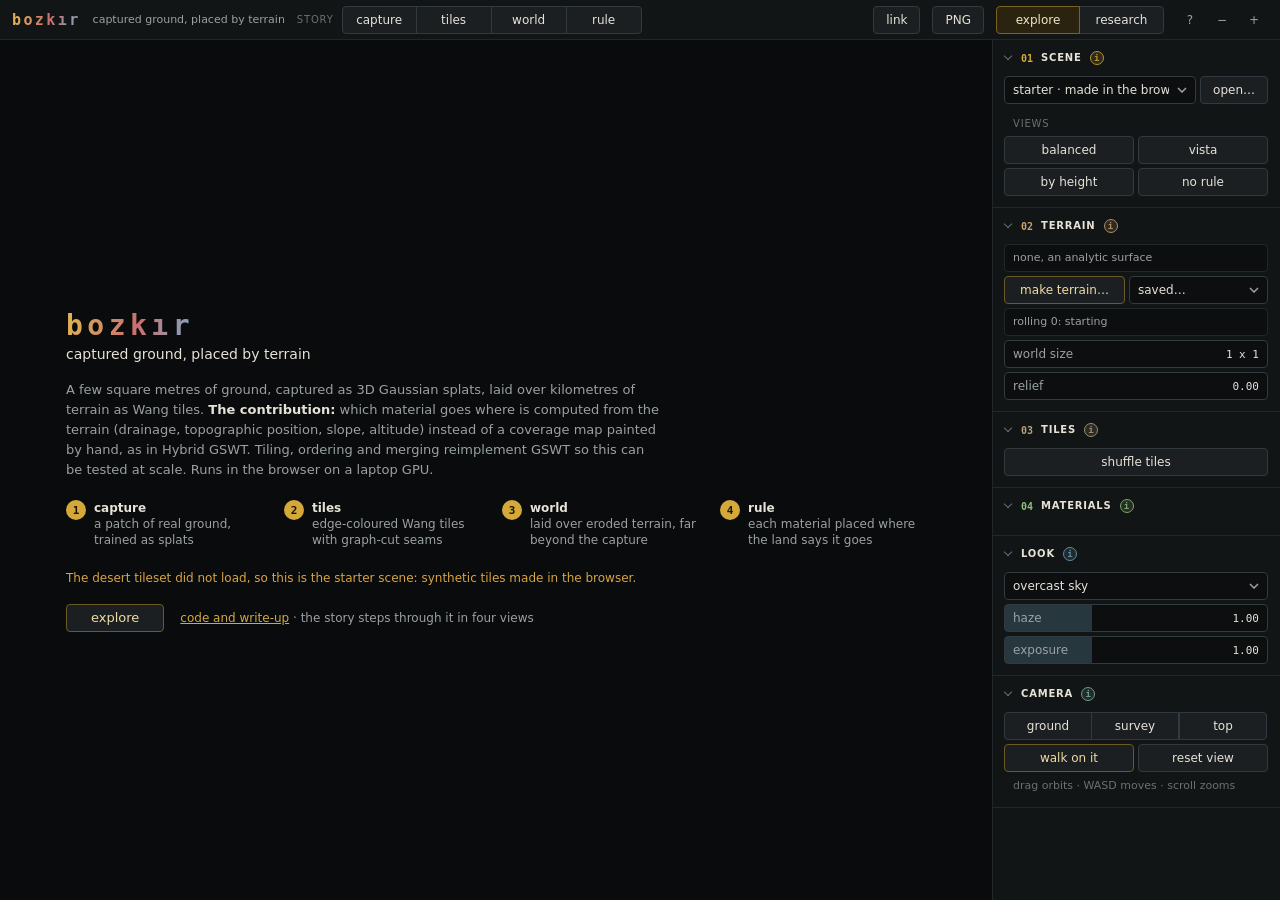
==== commit 6b69049a: "Haze scales with world size; look section up front; DEM window for heightmap.py" ====
--- a/web/index.html
+++ b/web/index.html
@@ -214,33 +214,7 @@
                 </div>
             </details>
 
-            <details open style="--c:#7fb0a0">
-                <summary data-info="camera">camera</summary>
-                <div class="body">
-                    <div class="seg">
-                        <button id="viewGround" data-tip="Elevation 3°, 8 cells out.">ground</button>
-                        <button id="viewSurvey" data-tip="Elevation 32°, 14 cells out.">survey</button>
-                        <button id="viewTop" data-tip="Elevation 85°, 18 cells out: the layout from above.">top</button>
-                    </div>
-                    <div class="cols">
-                        <button id="viewWalk" class="primary" data-info="walk" data-tip="First person on the ground. WASD walks, shift runs, V leaves.">walk on it</button>
-                        <button id="reset" data-tip="Azimuth 45°, elevation 25°.">reset view</button>
-                    </div>
-                    <div class="note" id="flynote">drag orbits · WASD moves · scroll zooms</div>
-                    <label class="c adv"><input type="checkbox" id="orbit"> slow orbit</label>
-                    <label class="c adv" data-tip="WASD flies the camera itself instead of sliding the orbit centre."><input type="checkbox" id="freefly"> free fly</label>
-                    <div class="s adv">
-                        <input type="range" id="fov" min="20" max="100" value="60">
-                        <label>field of view<b id="fovn">60°</b></label>
-                    </div>
-                    <div class="r adv"><span>azimuth</span><span class="v" id="azim">—</span></div>
-                    <div class="r adv"><span>elevation</span><span class="v" id="elev">—</span></div>
-                    <div class="r adv"><span>distance</span><span class="v" id="dist">—</span></div>
-                    <div class="r adv"><span>fly speed</span><span class="v" id="speedn">1.00</span></div>
-                </div>
-            </details>
-
-            <details style="--c:#6fa0b8">
+            <details open style="--c:#6fa0b8">
                 <summary data-info="look">look</summary>
                 <div class="body">
                     <select id="sky" data-tip="Sets the haze colour too.">
@@ -277,6 +251,32 @@
             </details>
 
             <div class="divider">research</div>
+
+            <details open style="--c:#7fb0a0">
+                <summary data-info="camera">camera</summary>
+                <div class="body">
+                    <div class="seg">
+                        <button id="viewGround" data-tip="Elevation 3°, 8 cells out.">ground</button>
+                        <button id="viewSurvey" data-tip="Elevation 32°, 14 cells out.">survey</button>
+                        <button id="viewTop" data-tip="Elevation 85°, 18 cells out: the layout from above.">top</button>
+                    </div>
+                    <div class="cols">
+                        <button id="viewWalk" class="primary" data-info="walk" data-tip="First person on the ground. WASD walks, shift runs, V leaves.">walk on it</button>
+                        <button id="reset" data-tip="Azimuth 45°, elevation 25°.">reset view</button>
+                    </div>
+                    <div class="note" id="flynote">drag orbits · WASD moves · scroll zooms</div>
+                    <label class="c adv"><input type="checkbox" id="orbit"> slow orbit</label>
+                    <label class="c adv" data-tip="WASD flies the camera itself instead of sliding the orbit centre."><input type="checkbox" id="freefly"> free fly</label>
+                    <div class="s adv">
+                        <input type="range" id="fov" min="20" max="100" value="60">
+                        <label>field of view<b id="fovn">60°</b></label>
+                    </div>
+                    <div class="r adv"><span>azimuth</span><span class="v" id="azim">—</span></div>
+                    <div class="r adv"><span>elevation</span><span class="v" id="elev">—</span></div>
+                    <div class="r adv"><span>distance</span><span class="v" id="dist">—</span></div>
+                    <div class="r adv"><span>fly speed</span><span class="v" id="speedn">1.00</span></div>
+                </div>
+            </details>
 
             <details class="adv" style="--c:#d0b26a">
                 <summary data-info="renderer">renderer</summary>
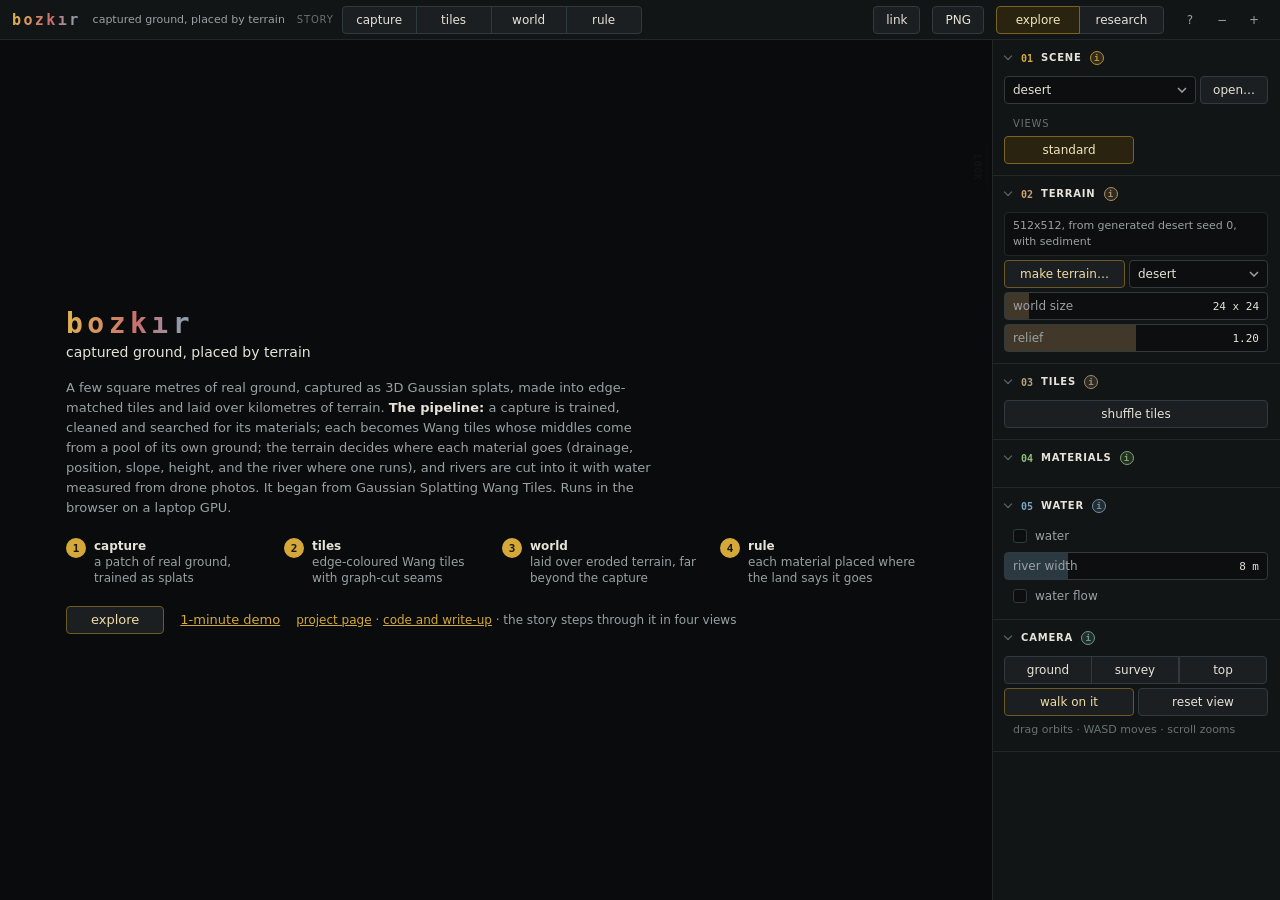
==== commit f1763138: "River world, demo film and video, project page on the academic template - River world: gravel and gr" ====
--- a/web/index.html
+++ b/web/index.html
@@ -84,10 +84,10 @@
                 <div class="intro">
                     <h1 class="brand">bozkır</h1>
                     <div class="tag">captured ground, placed by terrain</div>
-                    <p class="claim">A few square metres of ground, captured as 3D Gaussian splats, laid over kilometres of terrain as Wang tiles.
-                        <b>The contribution:</b> which material goes where is computed from the terrain (drainage, topographic position, slope, altitude)
-                        instead of a coverage map painted by hand, as in Hybrid GSWT. Tiling, ordering and merging reimplement GSWT so this can be tested at scale.
-                        Runs in the browser on a laptop GPU.</p>
+                    <p class="claim">A few square metres of real ground, captured as 3D Gaussian splats, made into edge-matched tiles and laid over kilometres of terrain.
+                        <b>The pipeline:</b> a capture is trained, cleaned and searched for its materials; each becomes Wang tiles whose middles come from a pool of its own ground;
+                        the terrain decides where each material goes (drainage, position, slope, height, and the river where one runs), and rivers are cut into it
+                        with water measured from drone photos. It began from Gaussian Splatting Wang Tiles. Runs in the browser on a laptop GPU.</p>
                     <div class="strip noimg">
                         <figure><div class="ph" data-img="img/intro-1.webp"></div>
                             <figcaption data-n="1"><b>capture</b>a patch of real ground, trained as splats</figcaption></figure>
@@ -104,13 +104,15 @@
                         <div id="bar"><i></i></div>
                         <span id="loadnote">starting…</span>
                         <button type="button" id="introgo" class="primary">explore</button>
-                        <span class="small"><a href="https://github.com/husmen8/bozkir" target="_blank" rel="noopener">code and write-up</a> · the story steps through it in four views</span>
+                        <a href="?demo" class="demolink">1-minute demo</a>
+                        <span class="small"><a href="./project.html">project page</a> · <a href="https://github.com/husmen8/bozkir" target="_blank" rel="noopener">code and write-up</a> · the story steps through it in four views</span>
                     </div>
                 </div>
             </div>
         </div>
 
         <div id="grip"></div>
+        <aside id="side" aria-label="look and debug views"><div class="pages"></div><nav class="tabs"></nav></aside>
 
         <div id="panel">
             <details open style="--c:#d4a93a">
@@ -177,6 +179,7 @@
                 <div class="body">
                     <div class="note" data-needs="single">One material: there is nothing to place.</div>
                     <label class="c" data-needs="multi" data-info="rule" data-tip="Each cell's material from the terrain: drainage or sediment, topographic position, slope, altitude. Off: at random, the baseline."><input type="checkbox" id="classrule" checked> placed by terrain</label>
+                    <label class="c" data-needs="multi" data-tip="Materials by height above the nearest river channel (HAND): water edge, gravel bar, bank. A river tileset turns it on."><input type="checkbox" id="riverrule"> river rule</label>
                     <div class="s" data-needs="two" data-info="share" data-tip="How much of the world this material covers. The rule decides where.">
                         <input type="range" id="classbalance" min="0.05" max="0.95" step="0.05" value="0.5">
                         <label><span id="classbalancelbl">share</span><b id="classbalancen">50%</b></label>
@@ -200,6 +203,10 @@
                     </div>
                     <label class="c" data-needs="multi" data-info="share" data-tip="Which material collects in hollows and channels."><input type="checkbox" id="classswap"> swap materials</label>
                     <label class="c adv" data-needs="multi" data-info="blend" data-tip="Materials reach into each other along a ragged line; each spot is one material, and only a narrow strip dissolves, where taller splats win."><input type="checkbox" id="classblend"> blend at boundaries</label>
+                    <div class="s adv" data-needs="multi" data-info="blend" data-tip="How wide the strip is where two materials dissolve into each other: 0 a narrow line, 1 about a cell either side. Taller splats keep more of their chance in it.">
+                        <input type="range" id="blendwidth" min="0" max="1" step="0.05" value="0">
+                        <label>blend width<b id="blendwidthn">0%</b></label>
+                    </div>
                     <label class="c adv" data-needs="multi frames" data-info="blend" data-tip="Next to another material a cell takes the centres of its own whose tone lies nearest that one's, so the two meet in their closest shades. Nothing is tinted."><input type="checkbox" id="tonegrade" checked> tones meet at boundaries</label>
                     <label class="c" data-needs="multi" data-info="decision" data-tip="Paints the material the rule chose over each cell, grey where it was nearly a tie."><input type="checkbox" id="classview"> show the decision</label>
                     <div class="out adv" data-needs="multi" id="classnote">—</div>
@@ -214,7 +221,20 @@
                 </div>
             </details>
 
-            <details open style="--c:#6fa0b8">
+            <details open style="--c:#7aa6c2">
+                <summary data-info="water"><span class="n">05</span>water<span class="k" id="kwater"></span></summary>
+                <div class="body">
+                    <label class="c" data-tip="Rivers where the terrain drains, cut into it as a channel: a level water surface in metres, the bed under it seen as in the L2 drone photos of the Lütschine (clear at the waterline, milky further out, the dark channel water in the deep middle). Stones above the water stay dry, so the waterline follows them."><input type="checkbox" id="water"> water</label>
+                    <div class="s" data-tip="The main river's width where it leaves the map. Branches are narrower (width grows with the square root of the area drained) and every channel is a twentieth as deep as it is wide.">
+                        <input type="range" id="riverwidth" min="1" max="30" step="0.5" value="8">
+                        <label>river width<b id="riverwidthn">8 m</b></label>
+                    </div>
+                    <label class="c" data-tip="The water's surface moves down the river, faster where it is deeper. Redraws up to 30 times a second while on."><input type="checkbox" id="waterflow"> water flow</label>
+                    <label class="c adv" data-tip="Tint where the river's water lies, with the channel cut, before the water is drawn."><input type="checkbox" id="watermap"> water map</label>
+                </div>
+            </details>
+
+            <details open data-side style="--c:#6fa0b8">
                 <summary data-info="look">look</summary>
                 <div class="body">
                     <select id="sky" data-tip="Sets the haze colour too.">
@@ -227,6 +247,30 @@
                         <input type="range" id="fog" min="0" max="3" step="0.05" value="1">
                         <label>haze<b id="fogn">1.00</b></label>
                     </div>
+                    <div class="s" data-info="horizon" data-tip="Land past the world's edge: the same tiles go on, mirrored, in hills a few times the world's relief, thinning into the haze. A backdrop: no splats, not placed by the rule. 0 is off.">
+                        <input type="range" id="ranges" min="0" max="2" step="0.05" value="0">
+                        <label>distant land<b id="rangesn">0.00</b></label>
+                    </div>
+                    <div class="s" data-info="atmosphere" data-tip="Valley fog: densest over the channel each spot drains to and thinning with height above it (the river rule's HAND), so it lies on the river and in the hollows. 0 is off.">
+                        <input type="range" id="mist" min="0" max="3" step="0.05" value="0">
+                        <label>valley mist<b id="mistn">0.00</b></label>
+                    </div>
+                    <div class="s" data-info="atmosphere" data-tip="A coast's marine layer: even haze under a lid a little above the middle of the relief, so the higher ground stands out of it. 0 is off.">
+                        <input type="range" id="seahaze" min="0" max="3" step="0.05" value="0">
+                        <label>sea haze<b id="seahazen">0.00</b></label>
+                    </div>
+                    <div class="s" data-info="atmosphere" data-tip="The sun's glow in the sky and in the haze towards it. The light in the scans is baked in, so the ground itself is not relit. 0 is off.">
+                        <input type="range" id="sunglow" min="0" max="2" step="0.05" value="0">
+                        <label>sun glow<b id="sunglown">0.00</b></label>
+                    </div>
+                    <div class="s adv" data-info="atmosphere" data-tip="Where the sun's glow sits, compass degrees from east.">
+                        <input type="range" id="sunaz" min="0" max="355" step="5" value="225">
+                        <label>sun direction<b id="sunazn">225°</b></label>
+                    </div>
+                    <div class="s" data-info="atmosphere" data-tip="A final tone curve over the picture: cooler shadows, warmer light, a little more contrast and a little less colour. 0 is off.">
+                        <input type="range" id="grade" min="0" max="1" step="0.05" value="0">
+                        <label>colour grade<b id="graden">0.00</b></label>
+                    </div>
                     <div class="s" data-tip="Brightness. A .splat keeps only base colours (SH degree 0), so it reads flatter than the capture.">
                         <input type="range" id="exposure" min="0.5" max="2" step="0.05" value="1">
                         <label>exposure<b id="exposuren">1.00</b></label>
@@ -238,6 +282,10 @@
                     <div class="s adv" data-info="macro" data-tip="Brightness noise at about 4 and 11 cells. A render-time tint; the figure views turn it off.">
                         <input type="range" id="macro" min="0" max="1" step="0.05" value="0.5">
                         <label>land variation<b id="macron">0.50</b></label>
+                    </div>
+                    <div class="s adv" data-info="macro" data-tip="Each material drifts slowly between the two ends of its own tiles' colour range across the land (a lawn greener here, yellower there). Only colours its tiles have; 0 is off.">
+                        <input type="range" id="drift" min="0" max="1" step="0.05" value="0">
+                        <label>colour drift<b id="driftn">0%</b></label>
                     </div>
                     <div class="s adv" data-tip="Colour strength. Above 1 is stronger than the capture.">
                         <input type="range" id="saturation" min="0" max="2" step="0.05" value="1">
@@ -283,8 +331,8 @@
                 <div class="body">
                     <label class="c" data-info="farfield" data-tip="Distant ground as one mesh coloured from the tile atlas, continued past the grid to the haze."><input type="checkbox" id="farfield" checked> far field</label>
                     <label class="c" data-info="quality" data-tip="Holds about 30 fps: resolution first, then level of detail."><input type="checkbox" id="autoquality" checked> auto quality</label>
-                    <label class="c" data-info="warp" data-tip="On: every splat bends with the ground. Off: a few frames per tile, as GSWT."><input type="checkbox" id="smoothframes" checked> smooth tiles on terrain</label>
-                    <div class="s" id="subdivrow" style="display:none" data-tip="One frame per tile is GSWT.">
+                    <label class="c" data-info="warp" data-tip="On: every splat bends with the ground. Off: a few frames per tile."><input type="checkbox" id="smoothframes" checked> smooth tiles on terrain</label>
+                    <div class="s" id="subdivrow" style="display:none" data-tip="Frames per tile: 1 bends each tile as one piece.">
                         <input type="range" id="subdiv" min="1" max="17" step="1" value="17">
                         <label>frames / tile<b id="subdivn">smooth</b></label>
                     </div>
@@ -302,20 +350,21 @@
                 <summary data-info="ordering">ordering</summary>
                 <div class="body">
                     <select id="tileorder" data-tip="Topological: by which side of each shared boundary the camera is on. Depth key: ties along whole rows at axis-aligned views.">
-                        <option value="topological" selected>tiles: topological (GSWT)</option>
+                        <option value="topological" selected>tiles: topological</option>
                         <option value="depth">tiles: depth key only</option>
                     </select>
                     <label class="c" data-info="merging" data-tip="Near a shared boundary's plane, draw both tiles as one interleaved stream."><input type="checkbox" id="merging" checked> selective merging</label>
+                    <label class="c" data-tip="Order each merged group as one block, so it is drawn where all its tiles belong. Off: a group is drawn where its first tile falls, and tiles ordered between its members can cover the nearer one."><input type="checkbox" id="mergeorder"> order merged groups as one</label>
                     <div class="s" data-tip="How close to a boundary's plane, in tiles, before merging. Crossings measured near 0.25.">
                         <input type="range" id="mergethr" min="0.05" max="1" step="0.05" value="0.5">
                         <label>merge within<b id="mergethrn">0.50</b></label>
                     </div>
                     <div class="r"><span>merged</span><span class="v" id="mergestat">—</span></div>
-                    <select id="sortmode" data-tip="Live: one sort per frame. Cached: an order per view direction, as GSWT does with nine.">
+                    <select id="sortmode" data-tip="Live: one sort per frame. Cached: an order per view direction, nine by default.">
                         <option value="live" selected>within a tile: live</option>
                         <option value="cached">within a tile: cached</option>
                     </select>
-                    <div class="s" data-tip="View directions with their own cached order. GSWT uses nine.">
+                    <div class="s" data-tip="View directions with their own cached order.">
                         <input type="range" id="views" min="1" max="49" step="1" value="9">
                         <label>cached views<b id="viewsn">9</b></label>
                     </div>
@@ -329,31 +378,36 @@
             <details class="adv" style="--c:#c17a54">
                 <summary data-info="measure">measure</summary>
                 <div class="body">
-                    <label class="c" data-tip="Picture change per degree turned. A spike means something switched."><input type="checkbox" id="popmeter"> pop meter</label>
+                    <div class="sub">live</div>
+                    <label class="c" data-tip="How much the middle of the picture changes in colour per degree the camera turns. Turning moves everything smoothly; a spike means splats or tiles switched order and popped."><input type="checkbox" id="popmeter"> popping while turning</label>
                     <div class="out" id="pop">off</div>
-                    <button id="popreset">reset peak</button>
-                    <div class="r"><span>boundary gap</span></div>
+                    <button id="popreset" data-tip="Forget the highest value seen so far.">reset peak</button>
+                    <div class="r" data-tip="The same point on every edge two tiles share, placed from each tile; how far apart the two land, in splat widths. 0: the tiles meet exactly, at any relief."><span>seam gap between tiles</span></div>
                     <div class="out" id="seam">—</div>
-                    <div class="sub">sweep for pop_metric.py</div>
-                    <div class="r"><span>step</span><span class="v"><b id="capstepn">0.42</b>° / frame</span></div>
-                    <div class="s">
+                    <div class="sub">turn recording</div>
+                    <div class="note">Saves frames along an orbit to frames/, so scripts/pop_metric.py can measure popping offline and compare two draw orders on the same path.</div>
+                    <div class="s" data-tip="How far the camera turns over the recording.">
                         <input type="range" id="caparc" min="4" max="360" step="4" value="20">
-                        <label>arc<b><span id="caparcn">20</span>°</b></label>
-                    </div>
-                    <div class="s">
+                        <label>turn<b><span id="caparcn">20</span>°</b></label>
+                    </div>
+                    <div class="s" data-tip="Frames saved over the turn.">
                         <input type="range" id="capframes" min="12" max="180" step="12" value="48">
                         <label>frames<b id="capframesn">48</b></label>
                     </div>
-                    <label class="c" data-tip="Orbit the terrain centre, so sweeps repeat exactly."><input type="checkbox" id="capcentre" checked> orbit terrain centre</label>
-                    <button id="capture" data-tip="One run with the ordering selected above.">capture sweep</button>
-                    <button id="captureboth" data-tip="Both orderings along the same path. Then: python scripts/pop_metric.py frames/topological --against frames/depth">capture both orderings</button>
+                    <div class="r"><span>per frame</span><span class="v"><b id="capstepn">0.42</b>°</span></div>
+                    <label class="c" data-tip="Orbit the terrain centre, so recordings repeat exactly."><input type="checkbox" id="capcentre" checked> orbit terrain centre</label>
+                    <div class="seg two">
+                        <button id="capture" data-tip="One recording with the draw order set under ordering.">record</button>
+                        <button id="captureboth" data-tip="Both draw orders along the same path. Then: python scripts/pop_metric.py frames/topological --against frames/depth">record both orders</button>
+                    </div>
                     <div class="sub">scaling</div>
-                    <button id="bench" data-tip="Steps the grid from 4 to 48 and reports fps, splats, draw calls and sort time.">scaling sweep</button>
+                    <div class="note">Steps the world from 4 to 48 cells across and reports frame rate, splats drawn, draw calls and sort time at each size.</div>
+                    <button id="bench">run scaling sweep</button>
                     <div class="out mono" id="benchout">—</div>
                 </div>
             </details>
 
-            <details class="adv" style="--c:#c96f6f">
+            <details class="adv" data-side style="--c:#c96f6f">
                 <summary data-info="tiles">debug views</summary>
                 <div class="body">
                     <label class="c" data-tip="One colour per tile. A cell that changes colour while turning is swapping tiles."><input type="checkbox" id="identity"> tile identity</label>
--- a/web/style.css
+++ b/web/style.css
@@ -63,6 +63,10 @@
     grid-template-rows: var(--top) minmax(0, 1fr);
 }
 #stage { position: relative; min-width: 0; min-height: 0; overflow: hidden; }
+/* ?embed=1: the view alone, for a page that drives it (explain.html). */
+body.embed #app { grid-template-columns: minmax(0, 1fr); grid-template-rows: minmax(0, 1fr); }
+body.embed #topbar, body.embed #panel, body.embed #hud, body.embed #overlay, body.embed #side,
+body.embed #caption, body.embed #hint { display: none !important; }
 #gl { position: absolute; inset: 0; display: block; width: 100%; height: 100%; touch-action: none; }
 
 /* ---------------------------------------------------------- top bar */
@@ -129,6 +133,73 @@
 #scale:empty { display: none; }
 #scale i { display: block; height: 6px; border: 1px solid var(--text); border-top: 0; }
 body.figure #scale, body.figure #hud, body.figure #caption { display: none; }
+.demolink { color: var(--accent); white-space: nowrap; }
+
+/* ---------------------------------------------------- the demo (film.js) */
+/* Fades and moves are set by film.js on the film's clock. Over everything,
+   catching the pointer so nothing moves the camera; the viewer's own notes,
+   numbers and cursor are not in the shot. */
+#film { position: fixed; inset: 0; z-index: 200; pointer-events: auto; }
+body.film, body.film * { cursor: none !important; }
+body.film #hud, body.film #scale, body.film #busy, body.film #hint, body.film #tip,
+body.film #caption, body.film #figexit, body.film #gizmo, body.film #overlay,
+body.film #info { display: none !important; }
+#film .card {
+    position: absolute; inset: 0; background: #08090a;
+    display: flex; flex-direction: column; align-items: center; justify-content: center; gap: 14px;
+    text-align: center; pointer-events: none;
+}
+#film .card .big { font: 600 64px/1.1 var(--ui); color: #f1ece2; letter-spacing: .01em; }
+#film .card .line { font-size: 22px; color: #b9b3a8; max-width: 30em; }
+#film .card .small { font-size: 17px; color: #8f897f; letter-spacing: .08em; text-transform: uppercase; }
+#film .card .pics { display: flex; gap: 14px; margin-top: 18px; }
+#film .card .pics img { width: 300px; height: 200px; object-fit: cover; border-radius: 3px; }
+#film .card .credit { font-size: 12px; color: #6c675f; margin-top: 6px; }
+#film .card .hint { font-size: 14px; color: #6c675f; margin-top: 28px; min-height: 1em; }
+#film .photos { position: absolute; inset: 0; pointer-events: none; }
+#film .photos .side {
+    /* Above the caption, which takes the bottom of the screen. */
+    position: absolute; top: 42%; width: 24vw; display: flex; flex-direction: column; gap: 1.2vw;
+    opacity: 0;
+}
+#film .photos .side.l { left: 4vw; }
+#film .photos .side.r { right: 4vw; }
+#film .photos .side img { width: 100%; aspect-ratio: 3 / 2; object-fit: cover; border-radius: 3px;
+                          box-shadow: 0 6px 24px rgba(0, 0, 0, .5); }
+#film .photos .label { font-size: 17px; color: #f1ece2; text-shadow: 0 1px 6px rgba(0, 0, 0, .8); }
+#film .photos .credit { position: absolute; left: 4vw; bottom: 2.5vh; font-size: 12px; color: #c9c3b8;
+                        opacity: 0; text-shadow: 0 1px 4px #000; }
+#film .cap {
+    position: absolute; left: 50%; bottom: 6vh;
+    width: min(860px, 80vw); padding: 14px 22px; border-radius: 4px;
+    background: rgba(8, 9, 10, .72); backdrop-filter: blur(6px);
+    font-size: 21px; line-height: 1.45; color: #d8d2c6; text-align: center;
+    opacity: 0; pointer-events: none;
+}
+#film .cap b { color: #f1ece2; margin-right: .5em; }
+/* A table from the world's own data (film.js), right of the view, above the caption. */
+#film .table {
+    position: absolute; right: 2.5vw; top: 5vh; max-width: 52vw; padding: 14px 18px 16px;
+    border-radius: 6px; background: rgba(8, 9, 10, .8); backdrop-filter: blur(6px);
+    color: #d8d2c6; opacity: 0; visibility: hidden; pointer-events: none;
+}
+#film .table .t { font-size: 15px; line-height: 1.45; margin-bottom: 12px; max-width: 34em; }
+#film .table .t b { color: #f1ece2; margin-right: .5em; }
+#film .table .rows { display: flex; flex-direction: column; gap: 10px; }
+#film .table .maps { display: flex; gap: 10px; align-items: flex-start; }
+#film .table .it { opacity: 0; }
+#film .table .lbl { font-size: 12px; line-height: 1.35; color: #b9b3a8; margin: 4px 0; max-width: 92px;
+                    text-transform: none; letter-spacing: normal; }
+#film .table .rows .lbl { max-width: none; }
+#film .table .c canvas { display: block; border-radius: 2px; }
+#film .table .it img { display: block; width: 120px; height: 120px; object-fit: cover; border-radius: 2px; }
+#film .table .it img + .lbl { max-width: 120px; }
+#film .table .arrow { font-size: 24px; color: #8f897f; margin-top: 26px; }
+#film .table .legend { margin-top: 4px; display: flex; flex-direction: column; gap: 2px; }
+#film .table .legend i { display: inline-block; width: 9px; height: 9px; border-radius: 2px; margin-right: 5px; }
+/* With the panel out the caption sits over the canvas, not the panel. */
+body.film:not(.figure) #film .cap { left: calc(50% - var(--panel-w) / 2); width: min(720px, 60vw); font-size: 18px; }
+
 
 #caption {
     position: absolute; left: 50%; bottom: var(--pad); transform: translateX(-50%);
@@ -279,6 +350,33 @@
     background: transparent; transition: background .12s;
 }
 #grip:hover::after, body.sizing #grip::after { background: var(--accent); }
+
+/* The sidebar beside the canvas (Blender's N panel): look and debug views,
+   a page at a time, tabs on its right edge; folded, only the tabs show. */
+#side {
+    position: absolute; top: calc(var(--top) + 104px); right: calc(var(--panel-w) + 4px);
+    z-index: 25; display: flex; align-items: flex-start; max-height: calc(100% - var(--top) - 116px);
+}
+#side .pages {
+    display: none; width: 248px; max-height: calc(100vh - var(--top) - 116px); overflow-y: auto;
+    background: var(--panel); border: 1px solid var(--line); border-right: 0;
+    border-radius: var(--r) 0 0 var(--r); box-shadow: 0 6px 20px rgba(0, 0, 0, .45);
+}
+#side.open .pages { display: block; }
+#side .pages > details { display: none; box-shadow: none; }
+#side .pages > details.shown { display: block; }
+#side .pages > details > summary { pointer-events: none; }
+#side .pages > details > summary::before { display: none; }
+#side .tabs { display: flex; flex-direction: column; gap: 2px; }
+#side .tabs button {
+    writing-mode: vertical-rl;
+    width: 22px; height: auto; padding: 10px 0; border: 0; border-radius: 0 var(--r) var(--r) 0;
+    background: rgba(10, 12, 13, .78); color: var(--dim);
+    font: 600 10px var(--mono); letter-spacing: .06em; text-transform: uppercase;
+    box-shadow: inset -2px 0 color-mix(in srgb, var(--c) 45%, transparent); cursor: pointer;
+}
+#side .tabs button:hover { color: var(--text); }
+#side .tabs button.on { color: var(--text); background: var(--panel); box-shadow: inset -2px 0 var(--c); }
 body.sizing { cursor: ew-resize; user-select: none; }
 body.sizing #gl { pointer-events: none; }
 
@@ -502,10 +600,14 @@
     background: rgba(10, 12, 13, .78);
 }
 body.figure #app { grid-template-rows: 0 minmax(0, 1fr); grid-template-columns: minmax(0, 1fr) 0; }
+/* With the top bar hidden the stage would move up into the empty first row
+   (0 high) and the canvas went 1 px tall; it keeps its own cell. */
+body.figure #stage { grid-row: 2; grid-column: 1; }
 body.figure #figexit { display: block; }
 body.figure #figexit.faded { opacity: .15; }
 body.figure #figexit:hover { opacity: 1; }
-body.figure #panel, body.figure #grip, body.figure #gizmo, body.figure #topbar { display: none; }
+body.figure #panel, body.figure #grip, body.figure #gizmo, body.figure #topbar,
+body.figure #side { display: none; }
 
 #drophint {
     position: fixed; inset: 0; display: none; z-index: 70;
@@ -532,7 +634,7 @@
     .story { order: 5; width: 100%; }
     #chapters { width: 100%; }
     #panel { box-shadow: inset 0 1px var(--line); }
-    #grip { display: none; }
+    #grip, #side { display: none; }
     #gizmo { width: 60px; height: 60px; }
     #caption { top: var(--pad); bottom: auto; font-size: var(--fs); }
     #info { width: 100%; }
